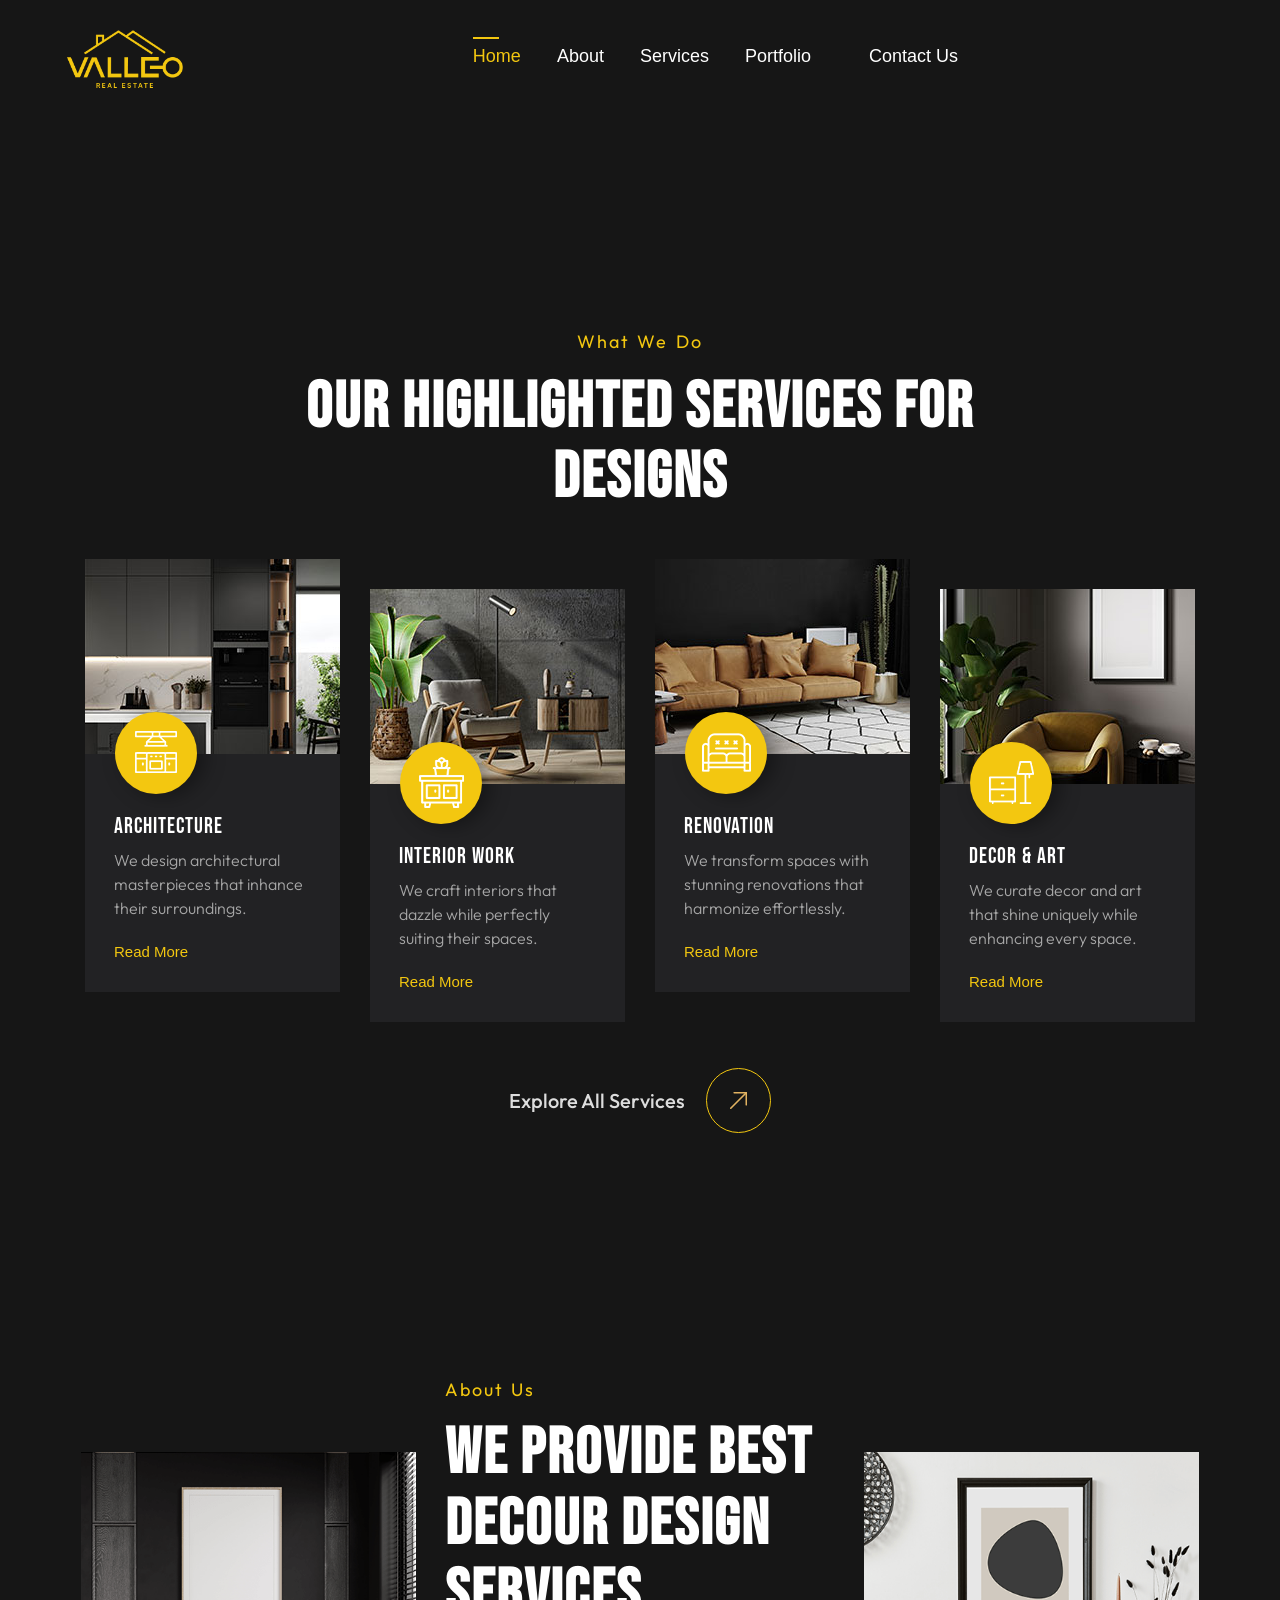
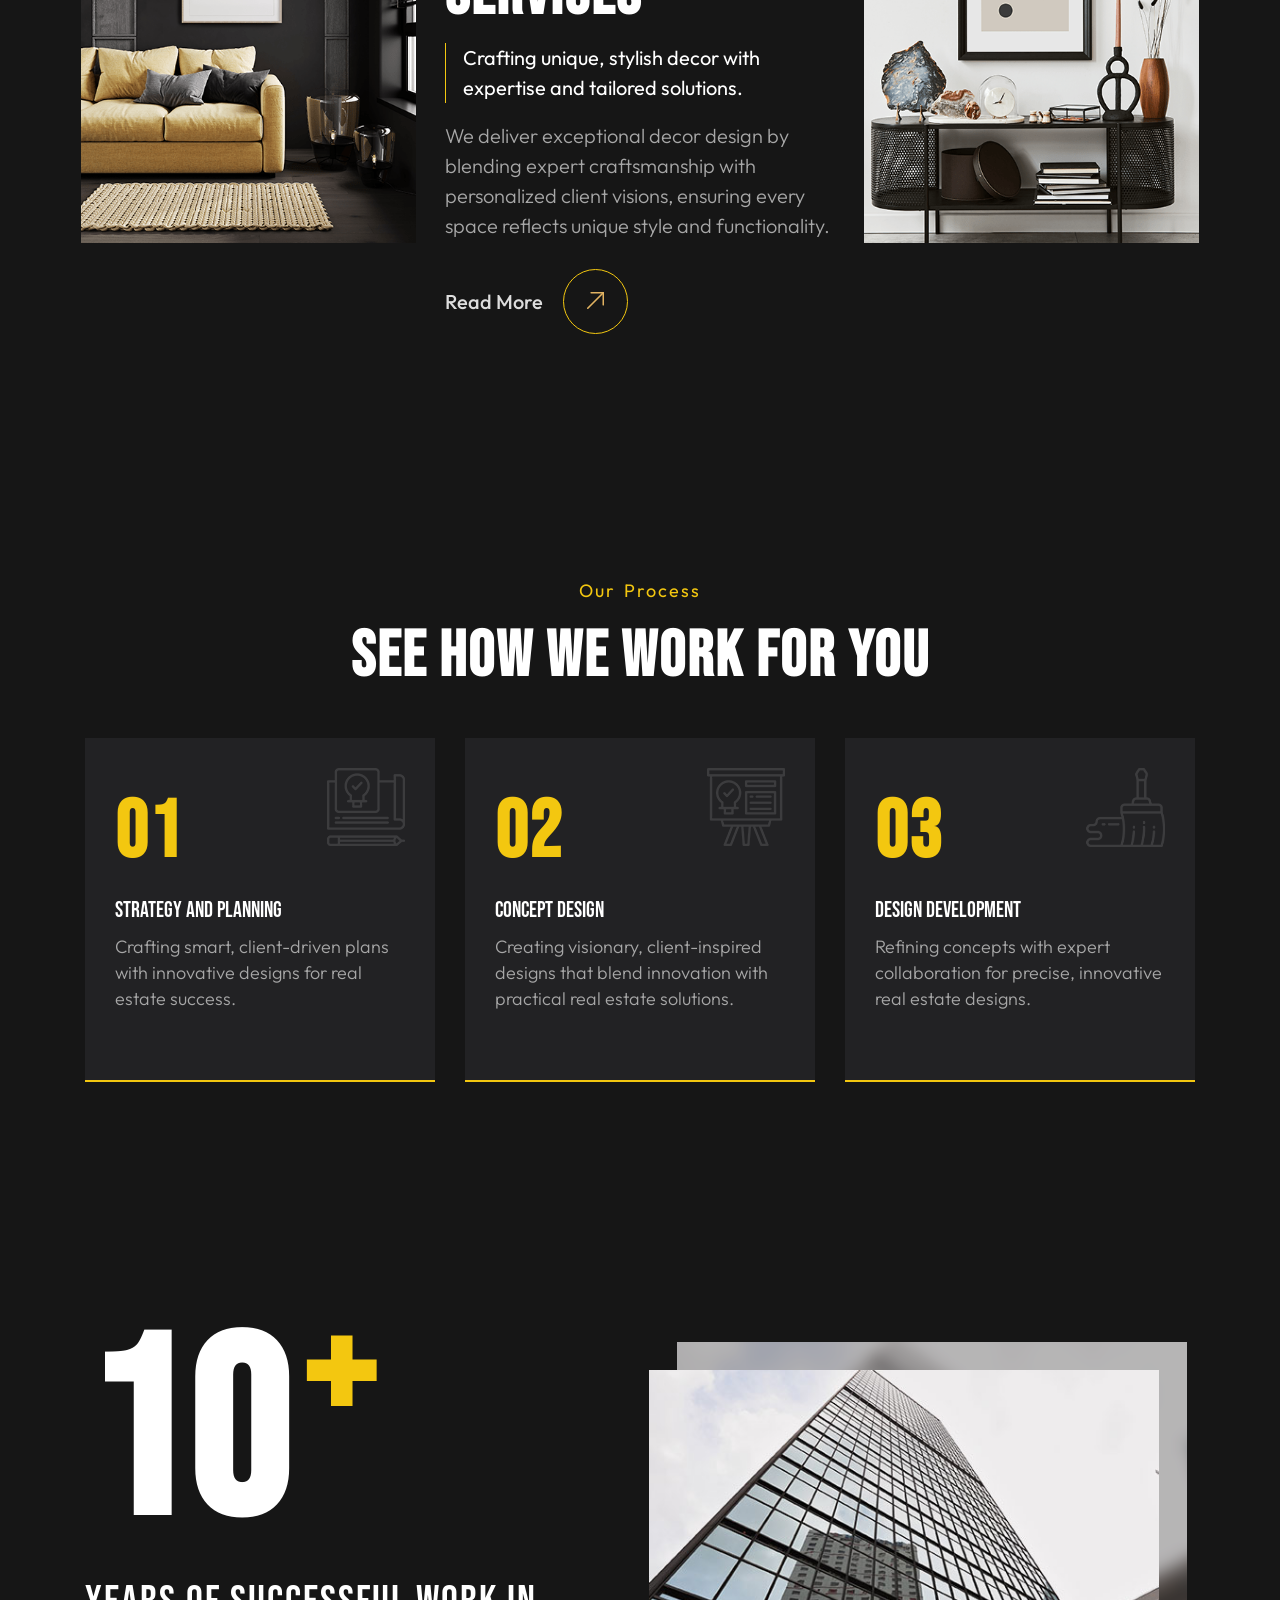
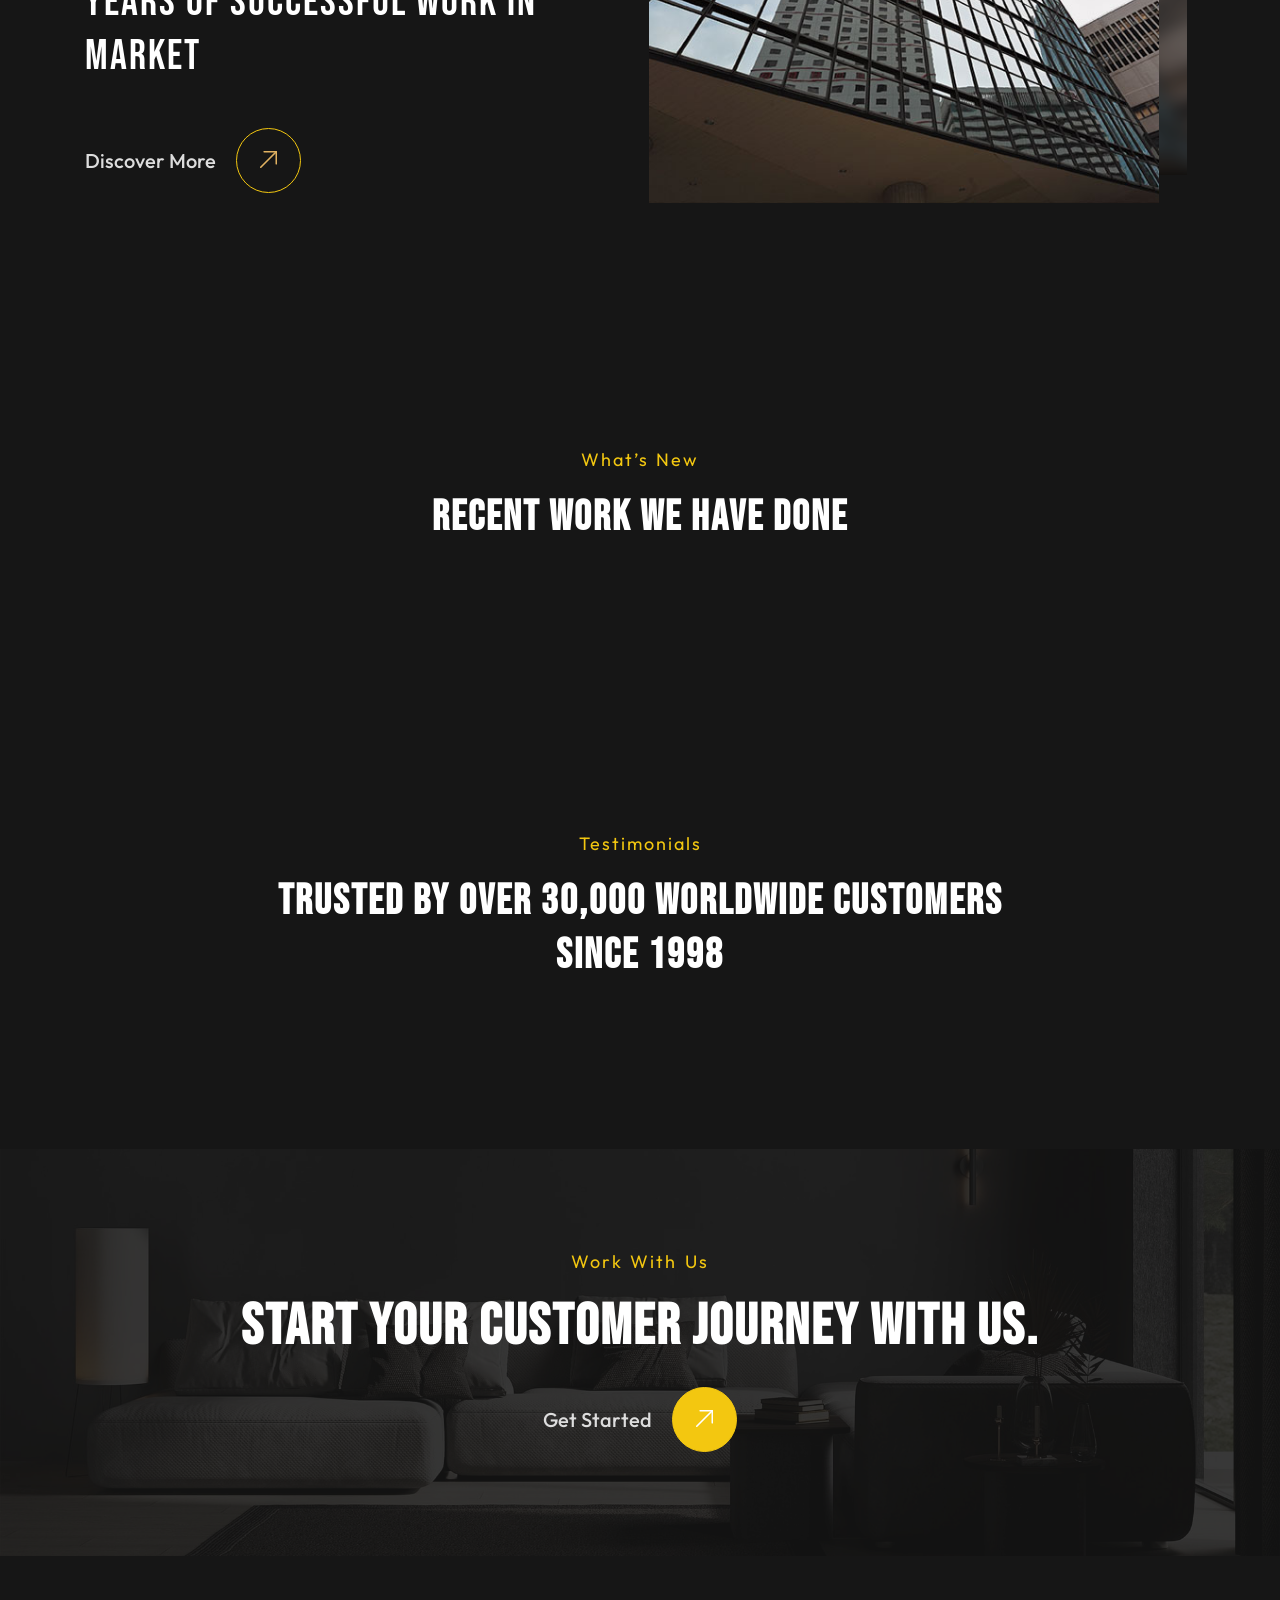
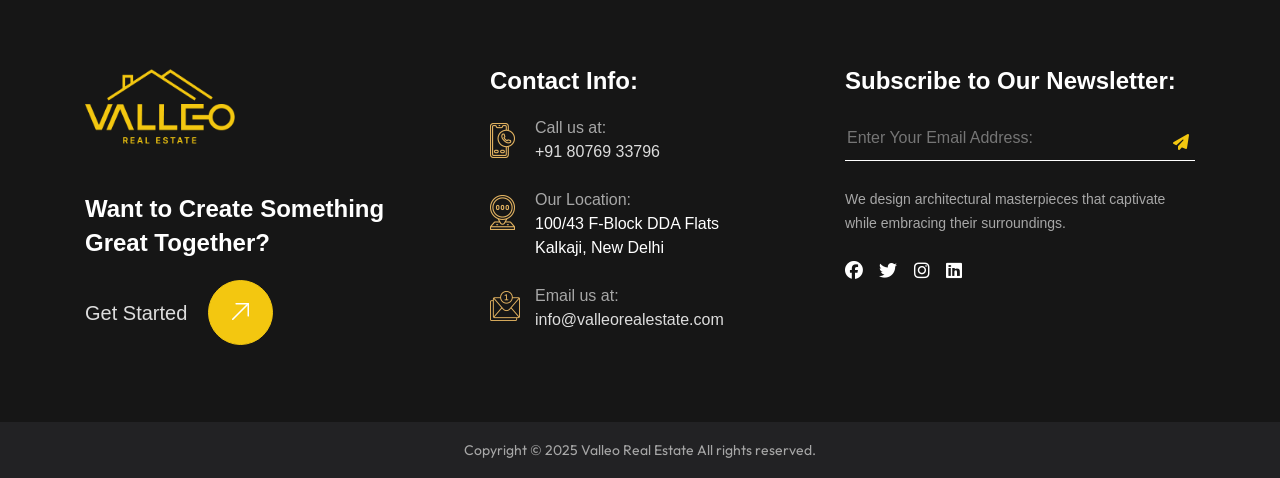
==== index.html @ edcf0a31 "First Commit" ====
<!DOCTYPE html>
<html lang="en">

<head>
    <meta charset="UTF-8">
    <meta name="viewport" content="width=device-width, initial-scale=1">
    <link rel="icon" href="assets/images/valleo_logo.png">
    <!-- Latest compiled and minified CSS -->
    <link href="assets/bootstrap/bootstrap.min.css" rel="stylesheet">
    <link rel="stylesheet" href="assets/js/bootstrap.min.js">
    <!-- Font Awesome link -->
    <link rel="stylesheet" href="https://cdnjs.cloudflare.com/ajax/libs/font-awesome/6.7.2/css/all.min.css">
    <!-- StyleSheet link CSS -->
    <link href="assets/css/style.css" rel="stylesheet" type="text/css">
    <link href="assets/css/custom-style.css" rel="stylesheet" type="text/css">
    <link href="assets/css/special-classes.css" rel="stylesheet" type="text/css">
    <link href="assets/css/responsive.css" rel="stylesheet" type="text/css">
    <link rel="stylesheet" href="assets/css/owl.carousel.min.css">
    <link rel="stylesheet" href="assets/css/owl.theme.default.min.css">
    <title>Valleo</title>
</head>

<body>
    <!-- Header  -->
    <div class="banner_outer">
        <header class="header">
            <div class="main-header">
                <div class="container-fluid">
                    <nav class="navbar navbar-expand-lg navbar-light">
                        <a class="navbar-brand" href="index.html">
                            <figure class="mb-0 banner-logo"><img src="assets/images/valleo_logo.png" alt=""
                                    class="img-fluid-logo">
                            </figure>
                        </a>
                        <button class="navbar-toggler collapsed" type="button" data-toggle="collapse"
                            data-target="#navbarSupportedContent" aria-controls="navbarSupportedContent"
                            aria-expanded="false" aria-label="Toggle navigation">
                            <span class="navbar-toggler-icon"></span>
                            <span class="navbar-toggler-icon"></span>
                            <span class="navbar-toggler-icon"></span>
                        </button>
                        <div class="collapse navbar-collapse" id="navbarSupportedContent">
                            <ul class="navbar-nav mx-auto">
                                <li class="nav-item active">
                                    <a class="nav-link" href="index.html">Home</a>
                                </li>
                                <li class="nav-item">
                                    <a class="nav-link" href="about.html">About</a>
                                </li>
                                <li class="nav-item">
                                    <a class="nav-link" href="service.html">Services</a>
                                </li>
                                <li class="nav-item">
                                    <a class="nav-link" href="portfolio.html">Portfolio</a>
                                </li>
                                <li class="nav-space nav-item">
                                    <div class="contact-button">
                                        <a class="contact_us text-decoration-none" href="contact.html">Contact Us</a>
                                    </div>
                                </li>
                            </ul>
                        </div>
                    </nav>
                </div>
            </div>
        </header>
        <section class="banner-section">
            <div class="container-fluid">
                <div class="row">
                    <div class="owl-carousel owl-theme">
                        <div class="item">
                            <div class="banner_content">
                                <div class="content">
                                    <h1>We create buildings that stand out by <br> fitting it</h1>
                                    <p>Welcome to Valleo, your premier destination for all things real estate. Discover
                                        your dream home with our user-friendly interface and extensive property
                                        listings.</p>
                                    <div class="discover-button">
                                        <a class="discover_more text-decoration-none" href="about.html">Discover
                                            More</a>
                                        <a class="image-button text-decoration-none" href="about.html">
                                            <figure class="arrow mb-0">
                                                <img src="assets/images/arrow.png" alt="" class="img-fluid">
                                            </figure>
                                        </a>
                                    </div>
                                </div>
                            </div>
                        </div>
                        <div class="item">
                            <div class="banner_content">
                                <div class="content">
                                    <h1>We construct properties that excel and harmonize beautifully</h1>
                                    <p>Welcome to Valleo, your premier destination for all things real estate. Discover
                                        your dream home with our user-friendly interface and extensive property
                                        listings.</p>
                                    <div class="discover-button">
                                        <a class="discover_more text-decoration-none" href="about.html">Discover
                                            More</a>
                                        <a class="image-button text-decoration-none" href="about.html">
                                            <figure class="arrow mb-0">
                                                <img src="assets/images/arrow.png" alt="" class="img-fluid">
                                            </figure>
                                        </a>
                                    </div>
                                </div>
                            </div>
                        </div>
                        <div class="item">
                            <div class="banner_content">
                                <div class="content">
                                    <h1>We craft structures that shine while blending seamlessly</h1>
                                    <p>Welcome to Valleo, your premier destination for all things real estate. Discover
                                        your dream home with our user-friendly interface and extensive property
                                        listings.</p>
                                    <div class="discover-button">
                                        <a class="discover_more text-decoration-none" href="about.html">Discover
                                            More</a>
                                        <a class="image-button text-decoration-none" href="about.html">
                                            <figure class="arrow mb-0">
                                                <img src="assets/images/arrow.png" alt="" class="img-fluid">
                                            </figure>
                                        </a>
                                    </div>
                                </div>
                            </div>
                        </div>
                    </div>
                </div>
            </div>
        </section>
    </div>

    <!-- Services -->
    <section class="service-section">
        <div class="container">
            <div class="row">
                <div class="col-12">
                    <div class="service_content">
                        <h6>What We Do</h6>
                        <h2>Our Highlighted Services for Designs</h2>
                    </div>
                </div>
            </div>
            <div class="row">
                <div class="col-lg-3 col-md-6 col-sm-6 col-12">
                    <div class="box-content">
                        <div class="upper_portion">
                            <figure class="image mb-0">
                                <img src="assets/images/service-image1.jpg" class="article_img" alt="">
                            </figure>
                            <div class="image_content">
                                <figure class="mb-0 service-icon">
                                    <img src="assets/images/service-icon1.png" alt="" class="img-fluid">
                                </figure>
                            </div>
                        </div>
                        <div class="lower_portion_wrapper">
                            <div class="lower_portion">
                                <h5 class="text-white">Architecture</h5>
                                <p class="text-size-16">We design architectural masterpieces that
                                    inhance their surroundings.</p>
                                <a class="read_more text-decoration-none" href="service.html">Read More</a>
                            </div>
                        </div>
                    </div>
                </div>
                <div class="col-lg-3 col-md-6 col-sm-6 col-12">
                    <div class="top-space">
                        <div class="box-content">
                            <div class="upper_portion">
                                <figure class="image mb-0">
                                    <img src="assets/images/service-image2.jpg" class="article_img" alt="">
                                </figure>
                                <div class="image_content">
                                    <figure class="mb-0 service-icon">
                                        <img src="assets/images/service-icon2.png" alt="" class="img-fluid">
                                    </figure>
                                </div>
                            </div>
                            <div class="lower_portion_wrapper">
                                <div class="lower_portion">
                                    <h5 class="text-white">Interior Work</h5>
                                    <p class="text-size-16">We craft interiors that dazzle while perfectly suiting their
                                        spaces.</p>
                                    <a class="read_more text-decoration-none" href="service.html">Read More</a>
                                </div>
                            </div>
                        </div>
                    </div>
                </div>
                <div class="col-lg-3 col-md-6 col-sm-6 col-12">
                    <div class="box-content">
                        <div class="upper_portion">
                            <figure class="image mb-0">
                                <img src="assets/images/service-image3.jpg" class="article_img" alt="">
                            </figure>
                            <div class="image_content">
                                <figure class="mb-0 service-icon">
                                    <img src="assets/images/service-icon3.png" alt="" class="img-fluid">
                                </figure>
                            </div>
                        </div>
                        <div class="lower_portion_wrapper">
                            <div class="lower_portion">
                                <h5 class="text-white">Renovation</h5>
                                <p class="text-size-16">We transform spaces with stunning renovations that harmonize
                                    effortlessly.</p>
                                <a class="read_more text-decoration-none" href="service.html">Read More</a>
                            </div>
                        </div>
                    </div>
                </div>
                <div class="col-lg-3 col-md-6 col-sm-6 col-12">
                    <div class="top-space">
                        <div class="box-content">
                            <div class="upper_portion">
                                <figure class="image mb-0">
                                    <img src="assets/images/service-image4.jpg" class="article_img" alt="">
                                </figure>
                                <div class="image_content">
                                    <figure class="mb-0 service-icon">
                                        <img src="assets/images/service-icon4.png" alt="" class="img-fluid">
                                    </figure>
                                </div>
                            </div>
                            <div class="lower_portion_wrapper">
                                <div class="lower_portion">
                                    <h5 class="text-white">Decor & Art</h5>
                                    <p class="text-size-16">We curate decor and art that shine uniquely while enhancing
                                        every space.</p>
                                    <a class="read_more text-decoration-none" href="service.html">Read More
                                    </a>
                                </div>
                            </div>
                        </div>
                    </div>
                </div>
            </div>
            <div class="explore-button">
                <a class="explore text-decoration-none" href="service.html">Explore All Services</a>
                <a class="image-button text-decoration-none" href="service.html">
                    <figure class="arrow mb-0">
                        <img src="assets/images/arrow.png" alt="" class="img-fluid">
                    </figure>
                </a>
            </div>
        </div>
    </section>

    <!-- About us -->
    <section class="about-section">
        <div class="container">
            <div class="row">
                <div class="col-lg-4 col-md-6 col-sm-6 col-12 order-md-1 order-2">
                    <div class="about_wrapper">
                        <figure class="about-image1 mb-0" >
                            <img src="assets/images/about-image1.png" alt="" class="img-fluid">
                        </figure>
                    </div>
                </div>
                <div class="col-lg-4 col-md-6 col-sm-12 col-12 order-md-2 order-3">
                    <div class="about_content" >
                        <h6>About Us</h6>
                        <h2>We Provide Best Decour Design Services</h2>
                        <h5 class="text-white">Crafting unique, stylish decor with expertise and tailored solutions.
                        </h5>
                        <p>We deliver exceptional decor design by blending expert craftsmanship with personalized client
                            visions, ensuring every space reflects unique style and functionality.</p>
                        <div class="about-button">
                            <a class="read_more text-decoration-none" href="about.html">Read More</a>
                            <a class="image-button text-decoration-none" href="about.html">
                                <figure class="arrow mb-0">
                                    <img src="assets/images/arrow.png" alt="" class="img-fluid">
                                </figure>
                            </a>
                        </div>
                    </div>
                </div>
                <div class="col-lg-4 col-md-6 col-sm-6 col-12 order-md-3 order-2">
                    <div class="about_wrapper">
                        <figure class="about-image2 mb-0">
                            <img src="assets/images/about-image2.png" alt="" class="img-fluid">
                        </figure>
                    </div>
                </div>
            </div>
        </div>
    </section>

    <!-- Process -->
    <section class="process-section">
        <div class="container">
            <div class="row">
                <div class="col-12">
                    <div class="process_content">
                        <h6>Our Process</h6>
                        <h2>See How We Work For You</h2>
                    </div>
                </div>
            </div>
            <div class="row">
                <div class="col-lg-4 col-md-4 col-sm-6 col-12">
                    <div class="box-content">
                        <figure class="icon mb-0">
                            <img src="assets/images/process-icon1.png" class="img-fluid" alt="">
                        </figure>
                        <span>01</span>
                        <h5 class="text-white">Strategy and Planning</h5>
                        <p class="text-size-18 mb-0">Crafting smart, client-driven plans with innovative designs for
                            real estate success.</p>
                    </div>
                </div>
                <div class="col-lg-4 col-md-4 col-sm-6 col-12">
                    <div class="box-content">
                        <figure class="icon mb-0">
                            <img src="assets/images/process-icon2.png" class="img-fluid" alt="">
                        </figure>
                        <span>02</span>
                        <h5 class="text-white">Concept Design</h5>
                        <p class="text-size-18 mb-0">Creating visionary, client-inspired designs that blend innovation
                            with practical real estate solutions.</p>
                    </div>
                </div>
                <div class="col-lg-4 col-md-4 col-sm-6 col-12">
                    <div class="box-content">
                        <figure class="icon mb-0">
                            <img src="assets/images/process-icon3.png" class="img-fluid" alt="">
                        </figure>
                        <span>03</span>
                        <h5 class="text-white">Design Development</h5>
                        <p class="text-size-18 mb-0">Refining concepts with expert collaboration for precise, innovative
                            real estate designs.</p>
                    </div>
                </div>
            </div>
        </div>
    </section>

    <!-- Successful work -->
    <section class="work-section">
        <div class="container">
            <div class="row">
                <div class="col-lg-6 col-md-6 col-sm-12 col-12">
                    <div class="work_content">
                        <div class="year">
                            <span class="value counter">10</span>
                            <sup class="mb-0 plus">+</sup>
                        </div>
                        <h2>Years of Successful Work in Market</h2>
                        <div class="discover-button">
                            <a class="discover_more text-decoration-none" href="portfolio.html">Discover More</a>
                            <a class="image-button text-decoration-none" href="portfolio.html">
                                <figure class="arrow mb-0">
                                    <img src="assets/images/arrow.png" alt="" class="img-fluid">
                                </figure>
                            </a>
                        </div>
                    </div>
                </div>
                <div class="col-lg-6 col-md-6 col-sm-12 col-12">
                    <div class="work_wrapper">
                        <figure class="work-image mb-0">
                            <img src="assets/images/work-image.jpg" alt="" class="img-fluid">
                        </figure>
                        <figure class="work-imagebackground mb-0" >
                            <img src="assets/images/work-imagebackground.jpg" alt="" class="img-fluid">
                        </figure>
                    </div>
                </div>
            </div>
        </div>
    </section>

    <!-- Recent work -->
    <section class="recentwork-section">
        <div class="container-fluid">
            <div class="recentwork-row">
                <div class="col-12">
                    <div class="recentwork_content">
                        <h6>What’s New</h6>
                        <h2>Recent Work We Have Done</h2>
                    </div>
                </div>
            </div>
            <div class="recentwork-carousel owl-carousel">
                <div class="item">
                    <div class="image">
                        <figure class="recentwork-image mb-0">
                            <img src="assets/images/recentwork-image1.jpg" class="img-fluid" alt="">
                        </figure>
                        <div class="box-content">
                            <div class="content">
                                <span class="text-white text-size-16">Interior – Luxury Living</span>
                                <h4 class="text-white">Kawa - Glamorous Penthouse</h4>
                                <a class="text-decoration-none" href="portfolio.html">
                                    <figure class="arrow mb-0">
                                        <img src="assets/images/arrow.png" alt="" class="img-fluid">
                                    </figure>
                                </a>
                            </div>
                        </div>
                    </div>
                </div>
                <div class="item">
                    <div class="image">
                        <figure class="recentwork-image mb-0">
                            <img src="assets/images/recentwork-image2.jpg" class="img-fluid" alt="">
                        </figure>
                        <div class="box-content">
                            <div class="content">
                                <span class="text-white text-size-16">Interior – Luxury Living</span>
                                <h4 class="text-white">Kawa - Glamorous Penthouse</h4>
                                <a class="text-decoration-none" href="portfolio.html">
                                    <figure class="arrow mb-0">
                                        <img src="assets/images/arrow.png" alt="" class="img-fluid">
                                    </figure>
                                </a>
                            </div>
                        </div>
                    </div>
                </div>
                <div class="item">
                    <div class="image">
                        <figure class="recentwork-image mb-0">
                            <img src="assets/images/recentwork-image3.jpg" class="img-fluid" alt="">
                        </figure>
                        <div class="box-content">
                            <div class="content">
                                <span class="text-white text-size-16">Interior – Luxury Living</span>
                                <h4 class="text-white">Kawa - Glamorous Penthouse</h4>
                                <a class="text-decoration-none" href="portfolio.html">
                                    <figure class="arrow mb-0">
                                        <img src="assets/images/arrow.png" alt="" class="img-fluid">
                                    </figure>
                                </a>
                            </div>
                        </div>
                    </div>
                </div>
            </div>
        </div>
    </section>

    <!-- Testimonial -->
    <section class="testimonial-section">
        <div class="container">
            <div class="row">
                <div class="col-12">
                    <div class="testimonial_content" >
                        <h6>Testimonials</h6>
                        <h2>Trusted By Over 30,000 Worldwide Customers <br> Since 1998</h2>
                    </div>
                </div>
            </div>
            <div class="row">
                <div class="owl-carousel owl-theme">
                    <div class="item">
                        <div class="box">
                            <div class="image">
                                <figure class="testimonial-image mb-0">
                                    <img src="assets/images/testimonial-image1.png" class="img-fluid" alt="">
                                </figure>
                                <figure class="quote-icon mb-0">
                                    <img src="assets/images/quote-icon.png" class="img-fluid" alt="">
                                </figure>
                            </div>
                            <div class="box-content">
                                <p class="text-size-18">I recently worked with Valleo to renovate my outdated home, and
                                    the results have been nothing short of extraordinary.</p>
                                <ul class="list-unstyled mb-0">
                                    <li><a href="#"><i class="fa-solid fa-star"></i></a> </li>
                                    <li><a href="#"><i class="fa-solid fa-star"></i></a> </li>
                                    <li><a href="#"><i class="fa-solid fa-star"></i></a> </li>
                                    <li><a href="#"><i class="fa-solid fa-star"></i></a> </li>
                                    <li><a href="#"><i class="fa-solid fa-star"></i></a> </li>
                                </ul>
                                <div class="lower-portion">
                                    <span class="text-white text-size-17">Kevin Andrew</span>
                                    <br>
                                    <span class="text-size-14">Happy Customer</span>
                                    <figure class="quote-image mb-0">
                                        <img src="assets/images/quote-image.png" class="img-fluid" alt="">
                                    </figure>
                                </div>
                            </div>
                        </div>
                    </div>
                    <div class="item">
                        <div class="box">
                            <div class="image">
                                <figure class="testimonial-image mb-0">
                                    <img src="assets/images/testimonial-image2.png" class="img-fluid" alt="">
                                </figure>
                                <figure class="quote-icon mb-0">
                                    <img src="assets/images/quote-icon.png" class="img-fluid" alt="">
                                </figure>
                            </div>
                            <div class="box-content">
                                <p class="text-size-18">Their approach was great they listened my ideas and enhanced
                                    them with innovative and aesthetic while maintaining functionality.</p>
                                <ul class="list-unstyled mb-0">
                                    <li><a href="#"><i class="fa-solid fa-star"></i></a> </li>
                                    <li><a href="#"><i class="fa-solid fa-star"></i></a> </li>
                                    <li><a href="#"><i class="fa-solid fa-star"></i></a> </li>
                                    <li><a href="#"><i class="fa-solid fa-star"></i></a> </li>
                                    <li><a href="#"><i class="fa-solid fa-star"></i></a> </li>
                                </ul>
                                <div class="lower-portion">
                                    <span class="text-white text-size-17">Alina James</span>
                                    <br>
                                    <span class="text-size-14">Happy Customer</span>
                                    <figure class="quote-image mb-0">
                                        <img src="assets/images/quote-image.png" class="img-fluid" alt="">
                                    </figure>
                                </div>
                            </div>
                        </div>
                    </div>
                    <div class="item">
                        <div class="box">
                            <div class="image">
                                <figure class="testimonial-image mb-0">
                                    <img src="assets/images/testimonial-image1.png" class="img-fluid" alt="">
                                </figure>
                                <figure class="quote-icon mb-0">
                                    <img src="assets/images/quote-icon.png" class="img-fluid" alt="">
                                </figure>
                            </div>
                            <div class="box-content">
                                <p class="text-size-18">I recently worked with Valleo to renovate my outdated home, and
                                    the results have been nothing short of extraordinary.</p>
                                <ul class="list-unstyled mb-0">
                                    <li><a href="#"><i class="fa-solid fa-star"></i></a> </li>
                                    <li><a href="#"><i class="fa-solid fa-star"></i></a> </li>
                                    <li><a href="#"><i class="fa-solid fa-star"></i></a> </li>
                                    <li><a href="#"><i class="fa-solid fa-star"></i></a> </li>
                                    <li><a href="#"><i class="fa-solid fa-star"></i></a> </li>
                                </ul>
                                <div class="lower-portion">
                                    <span class="text-white text-size-17">Kevin Andrew</span>
                                    <br>
                                    <span class="text-size-14">Happy Customer</span>
                                    <figure class="quote-image mb-0">
                                        <img src="assets/images/quote-image.png" class="img-fluid" alt="">
                                    </figure>
                                </div>
                            </div>
                        </div>
                    </div>
                    <div class="item">
                        <div class="box">
                            <div class="image">
                                <figure class="testimonial-image mb-0">
                                    <img src="assets/images/testimonial-image2.png" class="img-fluid" alt="">
                                </figure>
                                <figure class="quote-icon mb-0">
                                    <img src="assets/images/quote-icon.png" class="img-fluid" alt="">
                                </figure>
                            </div>
                            <div class="box-content">
                                <p class="text-size-18">Their approach was great they listened my ideas and enhanced
                                    them with innovative and aesthetic while maintaining functionality.</p>
                                <ul class="list-unstyled mb-0">
                                    <li><a href="#"><i class="fa-solid fa-star"></i></a> </li>
                                    <li><a href="#"><i class="fa-solid fa-star"></i></a> </li>
                                    <li><a href="#"><i class="fa-solid fa-star"></i></a> </li>
                                    <li><a href="#"><i class="fa-solid fa-star"></i></a> </li>
                                    <li><a href="#"><i class="fa-solid fa-star"></i></a> </li>
                                </ul>
                                <div class="lower-portion">
                                    <span class="text-white text-size-17">Alina James</span>
                                    <br>
                                    <span class="text-size-14">Happy Customer</span>
                                    <figure class="quote-image mb-0">
                                        <img src="assets/images/quote-image.png" class="img-fluid" alt="">
                                    </figure>
                                </div>
                            </div>
                        </div>
                    </div>
                    <div class="item">
                        <div class="box">
                            <div class="image">
                                <figure class="testimonial-image mb-0">
                                    <img src="assets/images/testimonial-image1.png" class="img-fluid" alt="">
                                </figure>
                                <figure class="quote-icon mb-0">
                                    <img src="assets/images/quote-icon.png" class="img-fluid" alt="">
                                </figure>
                            </div>
                            <div class="box-content">
                                <p class="text-size-18">I recently worked with Valleo to renovate my outdated home, and
                                    the results have been
                                    nothing short of extraordinary.</p>
                                <ul class="list-unstyled mb-0">
                                    <li><a href="#"><i class="fa-solid fa-star"></i></a> </li>
                                    <li><a href="#"><i class="fa-solid fa-star"></i></a> </li>
                                    <li><a href="#"><i class="fa-solid fa-star"></i></a> </li>
                                    <li><a href="#"><i class="fa-solid fa-star"></i></a> </li>
                                    <li><a href="#"><i class="fa-solid fa-star"></i></a> </li>
                                </ul>
                                <div class="lower-portion">
                                    <span class="text-white text-size-17">Kevin Andrew</span>
                                    <br>
                                    <span class="text-size-14">Happy Customer</span>
                                    <figure class="quote-image mb-0">
                                        <img src="assets/images/quote-image.png" class="img-fluid" alt="">
                                    </figure>
                                </div>
                            </div>
                        </div>
                    </div>
                    <div class="item">
                        <div class="box">
                            <div class="image">
                                <figure class="testimonial-image mb-0">
                                    <img src="assets/images/testimonial-image2.png" class="img-fluid" alt="">
                                </figure>
                                <figure class="quote-icon mb-0">
                                    <img src="assets/images/quote-icon.png" class="img-fluid" alt="">
                                </figure>
                            </div>
                            <div class="box-content">
                                <p class="text-size-18">Their approach was great they listened my ideas and enhanced
                                    them with innovative and aesthetic while maintaining functionality.</p>
                                <ul class="list-unstyled mb-0">
                                    <li><a href="#"><i class="fa-solid fa-star"></i></a> </li>
                                    <li><a href="#"><i class="fa-solid fa-star"></i></a> </li>
                                    <li><a href="#"><i class="fa-solid fa-star"></i></a> </li>
                                    <li><a href="#"><i class="fa-solid fa-star"></i></a> </li>
                                    <li><a href="#"><i class="fa-solid fa-star"></i></a> </li>
                                </ul>
                                <div class="lower-portion">
                                    <span class="text-white text-size-17">Alina James</span>
                                    <br>
                                    <span class="text-size-14">Happy Customer</span>
                                    <figure class="quote-image mb-0">
                                        <img src="assets/images/quote-image.png" class="img-fluid" alt="">
                                    </figure>
                                </div>
                            </div>
                        </div>
                    </div>
                </div>
            </div>
        </div>
    </section>

    <!-- Work With Us -->
    <section class="journey-section">
        <div class="container">
            <div class="row">
                <div class="col-12">
                    <div class="journey_content">
                        <h6>Work With Us</h6>
                        <h2>Start Your Customer Journey With Us.</h2>
                    </div>
                    <div class="journey-button">
                        <a class="get_started text-decoration-none" href="contact.html">Get Started</a>
                        <a class="image-button text-decoration-none" href="contact.html">
                            <figure class="arrow mb-0">
                                <img src="assets/images/arrow.png" alt="" class="img-fluid">
                            </figure>
                        </a>
                    </div>
                </div>
            </div>
        </div>
    </section>

    <!-- Footer -->
    <section class="footer-section">
        <div class="container">
            <div class="middle-portion">
                <div class="row">
                    <div class="col-lg-4 col-md-6 col-sm-6 col-12">
                        <div class="logo-content">
                            <a href="index.html">
                                <figure class="footer-logo">
                                    <img src="assets/images/valleo_logo.png" class="img-fluid" alt="" width="150">
                                </figure>
                            </a>
                            <h3 class="text-white">Want to Create Something Great Together?</h3>
                            <div class="footer-button">
                                <a class="get_started text-decoration-none" href="contact.html">Get Started</a>
                                <a class="image-button text-decoration-none" href="contact.html">
                                    <figure class="arrow mb-0">
                                        <img src="assets/images/arrow.png" alt="" class="img-fluid">
                                    </figure>
                                </a>
                            </div>
                        </div>
                    </div>
                    <div class="col-lg-4 col-md-6 col-sm-6 col-12">
                        <div class="links">
                            <h4 class="text-white">Contact Info:</h4>
                            <div class="lower-content">
                                <figure class="icon">
                                    <img src="assets/images/footer-callicon.png" alt="" class="img-fluid">
                                </figure>
                                <div class="content">
                                    <span class="text-size-16">Call us at:</span>
                                    <a class="text-size-16 mb-0 text-decoration-none" href="tel:+91 80769 33796">+91 80769 33796</a>
                                </div>
                            </div>
                            <div class="lower-content">
                                <figure class="icon">
                                    <img src="assets/images/footer-locationicon.png" alt="" class="img-fluid">
                                </figure>
                                <div class="content">
                                    <span class="text-size-16">Our Location:</span>
                                    <p class="text text-size-16">100/43 F-Block DDA Flats Kalkaji, New Delhi</p>
                                </div>
                            </div>
                            <div class="lower-content">
                                <figure class="icon icon3">
                                    <img src="assets/images/footer-emailicon.png" alt="" class="img-fluid">
                                </figure>
                                <div class="content">
                                    <span class="text-size-16">Email us at:</span>
                                    <a href="mailto:info@valleorealestate.com"
                                        class="text-size-16 mb-0 text-decoration-none">info@valleorealestate.com</a>
                                </div>
                            </div>
                        </div>
                    </div>
                    <div class="col-lg-4 col-md-4 col-sm-4 col-12 d-lg-block d-none">
                        <div class="info">
                            <h4 class="text-white">Subscribe to Our Newsletter:</h4>
                            <form method="POST">
                                <div class="form-group">
                                    <input type="text" class="form_style" placeholder="Enter Your Email Address:"
                                        name="email">
                                    <button><i class="send fa-sharp fa-solid fa-paper-plane"></i></button>
                                </div>
                            </form>
                            <div class="text">We design architectural masterpieces that captivate while embracing their surroundings.</div>
                            <!-- <ul class="list-unstyled mb-0">
                            </ul> -->
                            <div class="social-icons position-relative">
                                <ul class="list-unstyled mb-0 p-0 position-absolute">
                                    <li><a href="#" class="text-decoration-none"><i
                                                class="fa-brands fa-facebook social-networks"></i></a></li>
                                    <li><a href="#" class="text-decoration-none"><i
                                                class="fa-brands fa-twitter social-networks"></i></a></li>
                                    <li><a href="#" class="text-decoration-none"><i
                                                class="fa-brands fa-instagram social-networks"></i></a></li>
                                    <li><a href="#" class="text-decoration-none"><i
                                                class="fa-brands fa-linkedin social-networks"></i></a></li>
                                </ul>
                            </div>
                        </div>
                    </div>
                </div>
            </div>
        </div>
        <!-- <figure class="footer-image mb-0">
            <img src="assets/images/footer-rightimage.png" alt="" class="img-fluid">
        </figure> -->
        <!--footer area-->
        <div class="copyright">
            <div class="container">
                <div class="row">
                    <div class="col-12">
                        <p class="text-size-14">Copyright © 2025 Valleo Real Estate All rights reserved.</p>
                    </div>
                </div>
            </div>
        </div>
    </section>


    <!-- Latest compiled JavaScript -->
    <script src="assets/js/jquery-3.6.0.min.js"> </script>
    <script src="assets/js/bootstrap.min.js"> </script>
    <!-- <script src="assets/js/video_link.js"></script> -->
    <!-- <script src="assets/js/video.js"></script> -->
    <script src="assets/js/counter.js"></script>
    <script src="assets/js/owl.carousel.js"></script>
    <script src="assets/js/custom-carousel.js"></script>
    <script src="assets/js/custom.js"></script>
    <!-- <script src="assets/js/animation_links.js"></script> -->
    <!-- <script src="assets/js/animation.js"></script> -->
</body>

</html>
---- assets/css/style.css ----
/*
1. Body
2. Header
3. Banner Section
4. Services Section
5. About us  Section
6. Our process Section
7. Success Section
8. What's new Section
9. Testimonials Section
10. Work with us Section
11. Footer Section
*/

@import url('https://fonts.googleapis.com/css2?family=Barlow&family=Bebas+Neue&family=Outfit:wght@100..900&family=Rajdhani:wght@600;700&display=swap');
@import url('https://fonts.googleapis.com/css2?family=Syne:wght@400;500;600;700&amp;display=swap');


:root {
    --e-global-color-primary: #ffffff;
    --e-global-color-secondary: #F3C710;
    --e-global-color-text: #a7a7a7;
    --e-global-color-accent: #F3C710;
    --e-global-color-very-dark-mostly-black-blue: #222224;
    --e-global-color-very-dark-grayish-blue: #5c5c5e;
    --e-global-color-very-dark-gray: #464646;
    --e-global-color-white: #ffffff;
    --e-global-color-black: #161616;
}

/* body {
    font-family: 'Syne', sans-serif;
} */

.h1,
h1 {
    font-size: 100px;
    /* line-height: 80px; */
    font-weight: 600;
    color: var(--e-global-color-primary);
    font-family: "Bebas Neue";
}

.h2,
h2 {
    font-size: 46px;
    line-height: 58px;
    font-weight: 600;
    color: var(--e-global-color-primary);
}

.h3,
h3 {
    font-size: 24px;
    line-height: 34px;
    font-weight: 600;
}

.h4,
h4 {
    font-size: 24px;
    line-height: 30px;
    font-weight: 700;
}

.h5,
h5 {
    font-size: 20px;
    line-height: 30px;
    font-weight: 500;
}

.h6,
h6 {
    font-size: 18px;
    line-height: 26px;
    font-weight: 400;
    letter-spacing: 2.0px;
    word-spacing: 1.2px;
    color: var(--e-global-color-secondary);
}

p {
    font-size: 20px;
    line-height: 30px;
    font-weight: 400;
    color: var(--e-global-color-text);
    /* font-family: Outfit, sans-serif; */
}

.text-size-18 {
    font-size: 18px;
    line-height: 26px;
    font-family: Outfit, sans-serif;
}

.text-size-16 {
    font-size: 16px;
    line-height: 24px;
}

.text-size-17 {
    font-size: 16px;
    line-height: 24px;
    font-family: "Bebas Neue";
    letter-spacing: 2px;
}

.text-size-14 {
    font-size: 14px;
    line-height: 26px;
    font-family: Outfit, sans-serif;
}

























/* Home Page Style */

.banner_outer {
    background-color: var(--e-global-color-black);
}

.banner_outer .light-image {
    position: absolute;
    top: 0;
    left: 28px;
}

.banner_outer .header {
    padding: 0 216px;
    position: relative;
}

.navbar-collapse ul {
    align-items: center;
    display: inherit;
}

.navbar-nav .nav-item a {
    font-size: 18px;
    line-height: 22px;
    font-weight: 400;
    position: relative;
    color: var(--e-global-color-white) !important;
    transition: all 0.3s ease-in-out;
}

.navbar-nav .nav-item a:hover {
    color: var(--e-global-color-secondary) !important;
    background-color: transparent;
}

.navbar-nav li:hover>a:before {
    content: "";
    position: absolute;
    top: 0;
    left: 8px;
    right: 0;
    height: 2px;
    width: 26px;
    z-index: 1;
    background-color: var(--e-global-color-accent);
}

.navbar-nav .dropdown li:hover>a:before {
    display: none;
}

.navbar-nav li:last-child:hover>a:before {
    display: none;
}

.navbar-nav .active>a {
    color: var(--e-global-color-secondary) !important;
}

.navbar-nav li.active>a:before {
    content: "";
    height: 2px;
    width: 26px;
    background-color: var(--e-global-color-accent);
    position: absolute;
    top: 0;
    left: 8px;
    z-index: 1;
    right: 0;
    transition: all 0.3s ease-in-out;
}

.navbar-nav li:last-child.active>a:before {
    display: none;
}

.navbar-brand {
    margin-left: 0;
    margin-right: 0;
    padding-top: 0;
    padding-bottom: 0;
}

.navbar {
    position: relative;
    padding: 30px 0;
    z-index: 1;
}

.navbar-nav li {
    margin: 0 20px;
}

.navbar-nav {
    /* padding-left: 215px; */
    margin-top: -6px;
}

.navbar-nav li:first-child {
    margin-left: 0;
}

.navbar-nav li:last-child {
    margin-right: 0px;
    padding-right: 0;
}

.navbar-nav .contact_us {
    margin-left: 19.5rem;
    /* margin-top: 2rem; */
    font-size: 18px !important;
    line-height: 26px !important;
    font-weight: 500 !important;
    margin-right: 16px;
}

.navbar-nav .contact-button:hover .contact_us {
    color: var(--e-global-color-accent) !important;
}

.navbar-nav .contact-button .image-button {
    display: inline-block;
}

.navbar-nav .contact-button .arrow {
    position: relative;
    border: 1px solid var(--e-global-color-accent);
    background: var(--e-global-color-accent);
    width: 50px;
    height: 50px;
    line-height: 60px;
    text-align: center;
    border-radius: 100px;
    transition: all 0.3s ease-in-out;
    top: -4px;
    /* right: 0;
    left: 0;
    margin: auto; */
}

.navbar-nav .contact-button .arrow img {
    filter: brightness(0) invert(1);
    transition: all 0.3s ease-in-out;
}

.navbar-nav .contact-button:hover .arrow {
    background: transparent;
    border: 1px solid var(--e-global-color-accent);
}

.navbar-nav .contact-button:hover .arrow img {
    filter: none;
}

.navbar-nav .active>.contact-button .contact_us {
    color: var(--e-global-color-accent) !important;
}

.navbar-nav .active>.contact-button .arrow {
    background: transparent;
    border: 1px solid var(--e-global-color-accent);
}

.navbar-nav .active>.contact-button .arrow img {
    filter: none;
}

/* .navbar-nav .dropdown {
    margin: 0 8px 0 30px;
} */

.navbar-nav .nav-item .dropdown-item {
    color: var(--e-global-color-black) !important;
    transition: all 0.3s ease-in-out;
}

.navbar-nav .nav-item .dropdown-item:hover {
    color: var(--e-global-color-white) !important;
    background-color: var(--e-global-color-accent) !important;
    transition: all 0.3s ease-in-out;
}

.navbar-nav .drop-down-pages .active>a {
    color: var(--e-global-color-white) !important;
    background-color: var(--e-global-color-accent) !important;
}

/* .navbar-collapse .drop-down-pages {
    text-align: left;
    margin-left: 0;
} */

.navbar-nav .dropdown-menu {
    background-color: var(--e-global-color-white);
    position: absolute;
    left: -20px;
    top: 45px;
    padding: 0;
    border: none;
    border-radius: 0;
    box-shadow: 1px 1px 30px rgb(0 0 0 / 20%);
}

.navbar-nav .drop-down-pages li {
    margin: 0;
}

.navbar-nav .drop-down-pages .nav-item a {
    font-size: 18px;
    line-height: 22px;
    font-weight: 400;
    padding: 12px 20px;
    margin-top: 0;
}

.navbar-expand-lg .drop-down-pages .nav-link {
    padding-left: 0px;
}

.navbar-nav .drop-down-pages li:last-child {
    margin-left: 0;
}

.banner_outer .social-icons {
    margin-left: 232px;
    top: 135px;
    z-index: 1;
    /* text-decoration: none; */
}

.banner_outer .social-icons .line {
    position: absolute;
    left: -182px;
    top: 115px;
}

.banner_outer .social-icons ul {
    left: -192px;
    top: 215px;
    /* text-decoration: none; */
}

.banner_outer .social-icons ul li {
    margin-top: 16px;
    /* text-decoration: none; */
}

.banner_outer .social-icons ul li .social-networks {
    font-size: 18px;
    color: var(--e-global-color-white);
    transition: all 0.3s ease-in-out;
}

.banner_outer .social-icons ul li .social-networks:hover {
    color: var(--e-global-color-accent);
    transform: translateY(-5px);
}

.banner-section {
    /* position: relative; */
    padding: 80px 100px 60px 100px;
}

.banner-section .banner_content {
    position: relative;
    /* margin-right: 90px; */
}

.banner-section .banner_content h1 {
    margin-bottom: 26px;
}

.banner-section .banner_content p {
    font-size: 22px;
    line-height: 34px;
    font-weight: 400;
    margin-right: 180px;
    word-spacing: 0.6px;
    margin-bottom: 44px;
    font-family: "Outfit", sans-serif;
    font-weight: 200;
}

.banner-section .discover_more {
    font-size: 20px;
    line-height: 26px;
    font-weight: 500;
    margin-right: 16px;
    font-family: "Outfit", sans-serif;
    font-weight: 500;

}

.banner-section .discover-button:hover .discover_more {
    color: var(--e-global-color-accent);
}

.banner-section .discover-button .image-button {
    display: inline-block;
}

.banner-section .discover-button .arrow {
    position: relative;
    border: 1px solid var(--e-global-color-accent);
    width: 65px;
    height: 65px;
    line-height: 60px;
    text-align: center;
    border-radius: 100px;
    transition: all 0.3s ease-in-out;
    top: -4px;
    right: 0;
    left: 0;
    margin: auto;
}

.banner-section .discover-button:hover .arrow {
    background: var(--e-global-color-accent);
    border: 1px solid var(--e-global-color-accent);
}

.banner-section .discover-button:hover .arrow img {
    filter: brightness(0) invert(1);
}

.banner-section .owl-carousel .owl-dots {
    position: relative;
    margin-top: 120px !important;
    float: left;
    left: -6px;
}

.banner-section .owl-carousel .owl-dots .owl-dot span {
    width: 15px;
    height: 15px;
    margin: 0 6px;
    transition: all 0.3s ease-in-out;
    color: var(--e-global-color-very-dark-grayish-blue);
}

.banner-section .owl-carousel .owl-dots .owl-dot:hover span {
    background: var(--e-global-color-accent);
}

.banner-section .owl-carousel .owl-dots .owl-dot.active span {
    background: var(--e-global-color-accent);
    width: 20px;
    height: 20px;
}

.banner-section .owl-carousel .owl-dots .owl-dot:focus {
    outline: none;
}

.banner-section .owl-carousel .owl-item img {
    display: inline-block;
    width: 17px;
}
























/* Services */

.service-section {
    background-color: var(--e-global-color-black);
    padding: 50px 0;
}

.service-section .service_content {
    text-align: center;
}

.service-section .service_content h6 {
    margin-bottom: 18px;
        font-family: "Outfit", sans-serif;
    font-weight: 400;
}

.service-section .service_content h2 {
    margin-bottom: 46px;
    padding: 0 170px;
        font-family: "Bebas Neue";
        font-size: 4rem;
        line-height: 110%;
        letter-spacing: 2px;
    
}

.service-section .top-space {
    padding-top: 30px;
}

.service-section .box-content {
    width: 100%;
    background: var(--e-global-color-very-dark-mostly-black-blue);
    transition: all 0.3s ease-in-out;
    margin-bottom: 50px;
}

.service-section .box-content:hover {
    transform: translateY(-5px);
}

.service-section .box-content .upper_portion {
    position: relative;
}

.service-section .box-content .upper_portion .image {
    overflow: hidden;
}

.service-section .box-content .upper_portion .image img {
    transition: all 0.3s ease-in-out;
}

.service-section .box-content .upper_portion .image:hover img {
    transform: scale(1.1);
}

.service-section .box-content .upper_portion .image_content {
    background: var(--e-global-color-accent);
    box-shadow: 8px 2px 20px rgb(0 0 0 / 38%);
    border-radius: 100px;
    height: 82px;
    width: 82px;
    line-height: 78px;
    text-align: center;
    left: 30px;
    bottom: -40px;
    position: absolute;
    transition: all 0.3s ease-in-out;
}

.service-section .box-content .upper_portion .image_content:hover {
    transform: translateY(-5px);
}

.service-section .box-content .lower_portion_wrapper {
    padding: 58px 29px 28px;
}

.service-section .box-content .lower_portion_wrapper h5 {
    /* font-weight: 600; */
    font-size: 1.35rem;
    margin-bottom: 6px;
    transition: all 0.3s ease-in-out;
    font-family: "Bebas Neue";
    letter-spacing: 1px;
}

.service-section .box-content .lower_portion_wrapper p {
    margin-bottom: 20px;
    transition: all 0.3s ease-in-out;
        font-family: "Outfit", sans-serif;
    font-weight: 300;
}

.service-section .box-content .lower_portion_wrapper .read_more {
    font-size: 15px;
    line-height: 20px;
    font-weight: 500;
    color: var(--e-global-color-secondary);
    transition: all 0.3s ease-in-out;
}

.service-section .box-content .lower_portion_wrapper .read_more:hover {
    color: var(--e-global-color-white);
}

.service-section .box-content .lower_portion_wrapper .read_more i {
    display: inline-block;
    margin-left: 8px;
    font-size: 12px;
    font-family: "Outfit", sans-serif;
    font-weight: 500;
}

.service-section .box-content .lower_portion_wrapper .read_more:hover i {
    color: var(--e-global-color-white);
}

.service-section .explore-button {
    margin: auto;
    text-align: center;
}

.service-section .explore {
    font-size: 20px;
    line-height: 26px;
    /* font-weight: 500; */
    margin-right: 16px;
    font-family: "Outfit", sans-serif;
    font-weight: 500;
}

.service-section .explore-button:hover .explore {
    color: var(--e-global-color-accent);
}

.service-section .explore-button .image-button {
    display: inline-block;
}

.service-section .explore-button .arrow {
    position: relative;
    border: 1px solid var(--e-global-color-accent);
    width: 65px;
    height: 65px;
    line-height: 60px;
    text-align: center;
    border-radius: 100px;
    transition: all 0.3s ease-in-out;
    top: -4px;
    right: 0;
    left: 0;
    margin: auto;
}

.service-section .explore-button:hover .arrow {
    background: var(--e-global-color-accent);
    border: 1px solid var(--e-global-color-accent);
}

.service-section .explore-button:hover .arrow img {
    filter: brightness(0) invert(1);
}





















/* About us */

.about-section {
    padding: 120px 0;
    background-color: #161616;
}

.about-section .light-image {
    position: absolute;
    top: 0;
    right: 50px;
}

.about-section .about_wrapper {
    position: relative;
}

.about-section .about_wrapper .about-image1 {
    position: absolute;
    top: -4px;
    left: -140px;
}

.about-section .about_wrapper .badge .about-logoimage {
    position: absolute;
    background: var(--e-global-color-accent);
    border-radius: 100px;
    width: 70px;
    height: 70px;
    line-height: 65px;
}


.about-section .about_wrapper .about-image2 {
    position: absolute;
    top: -46px;
    right: -136px;
}

.about-section .about_content {
    margin: 0 -20px;
}

.about-section .about_content h6 {
    margin-bottom: 16px;
    font-family: "Outfit", sans-serif;
    font-weight: 400;
}

.about-section .about_content h2 {
    margin-bottom: 12px;
        font-family: "Bebas Neue";
    letter-spacing: 2px;
    font-size: 4rem;
    line-height: 110%;
}

.about-section .about_content h5 {
    border-left: 1px solid var(--e-global-color-accent);
    padding-left: 17px;
    margin-bottom: 18px;
        font-family: "Outfit", sans-serif;
    font-weight: 400;
}

.about-section .about_content p {
    margin-bottom: 32px;
    font-family: "Outfit", sans-serif;
    font-weight: 300;
}

.about-section .read_more {
    font-size: 20px;
    line-height: 26px;
    margin-right: 16px;
    font-family: "Outfit", sans-serif;
    font-weight: 500;
}

.about-section .about-button:hover .read_more {
    color: var(--e-global-color-accent);
}

.about-section .about-button .image-button {
    display: inline-block;
}

.about-section .about-button .arrow {
    position: relative;
    border: 1px solid var(--e-global-color-accent);
    width: 65px;
    height: 65px;
    line-height: 60px;
    text-align: center;
    border-radius: 100px;
    transition: all 0.3s ease-in-out;
    top: -4px;
    right: 0;
    left: 0;
    margin: auto;
}

.about-section .about-button:hover .arrow {
    background: var(--e-global-color-accent);
    border: 1px solid var(--e-global-color-accent);
}

.about-section .about-button:hover .arrow img {
    filter: brightness(0) invert(1);
}
























/* Process */

.process-section {
    padding: 100px 0;
    background-color: #161616;
}

.process-section .process_content {
    text-align: center;
}

.process-section .process_content h6 {
    margin-bottom: 18px;
    font-family: "Outfit", sans-serif;
    font-weight: 400;
}

.process-section .process_content h2 {
    margin-bottom: 46px;
    font-family: "Bebas Neue";
    letter-spacing: 2px;
    font-size: 4rem;
    line-height: 110%;
}

.process-section .box-content {
    background: var(--e-global-color-very-dark-mostly-black-blue);
    padding: 50px 30px 68px;
    border-bottom: 2px solid var(--e-global-color-accent);
    transition: all 0.3s ease-in-out;
}

.process-section .box-content:hover {
    transform: translateY(-5px);
}

.process-section .box-content .icon {
    position: relative;
    float: right;
    top: -20px;
    transition: all 0.3s ease-in-out;
}

.process-section .box-content .icon:hover {
    transform: translateY(-5px);
}

.process-section .box-content span {
    font-size: 80px;
    line-height: 90px;
    font-weight: 600;
    color: var(--e-global-color-secondary);
    display: block;
    margin-bottom: 18px;
    font-family: 'Bebas Neue', sans-serif;
    letter-spacing: 2px;
}

.process-section .box-content h5 {
    font-weight: 400;
    font-family: 'Bebas Neue', sans-serif;
    letter-spacing: 2;
    font-size: 1.4rem;
}

.process-section .box-content p{
    font-family: "Outfit", sans-serif;
    font-weight: 300;
}

























/* Work */

.work-section {
    padding: 100px 0;
    background-color: #161616;
}

.work-section .light-image {
    position: absolute;
    top: 0;
    left: 50px;
}

.work-section .work_content .year {
    position: relative;
}

.work-section .work_content .year span {
    font-size: 250px;
    line-height: 256px;
    font-weight: 700;
    color: var(--e-global-color-white);
    display: inline-block;
    margin-bottom: 8px;
    font-family: "Bebas Neue";
    letter-spacing: 2px;
}

.work-section .work_content .year sup {
    font-size: 180px;
    line-height: 156px;
    font-weight: 700;
    color: var(--e-global-color-accent);
    position: relative;
    top: -78px;
    left: -4px;
    margin-left: 0.8rem;
    font-family: "Bebas Neue";
    /* letter-spacing: 2px; */
}

.work-section .work_content h2 {
    margin-bottom: 48px;
    font-family: "Bebas Neue";
    letter-spacing: 2px;
    font-weight: 500;
}

.work-section .discover_more {
    font-size: 20px;
    line-height: 26px;
    font-weight: 500;
    margin-right: 16px;
    font-family: "Outfit", sans-serif;
    font-weight: 500;
}

.work-section .discover-button:hover .discover_more {
    color: var(--e-global-color-accent);
}

.work-section .discover-button .image-button {
    display: inline-block;
}

.work-section .discover-button .arrow {
    position: relative;
    border: 1px solid var(--e-global-color-accent);
    width: 65px;
    height: 65px;
    line-height: 60px;
    text-align: center;
    border-radius: 100px;
    transition: all 0.3s ease-in-out;
    top: -4px;
    right: 0;
    left: 0;
    margin: auto;
}

.work-section .discover-button:hover .arrow {
    background: var(--e-global-color-accent);
    border: 1px solid var(--e-global-color-accent);
}

.work-section .discover-button:hover .arrow img {
    filter: brightness(0) invert(1);
}

.work-section .work_wrapper {
    position: relative;
}

.work-section .work_wrapper .work-image {
    position: relative;
    top: 58px;
    right: 0;
    z-index: 1;
}

.work-section .work_wrapper .work-imagebackground {
    background: var(--e-global-color-black);
    position: absolute;
    top: 26px;
    right: -30px;
}

.work-section .work_wrapper .work-imagebackground img {
    opacity: 70%;
    transition: all 0.3s ease-in-out;
}





















/* Recent work */

.recentwork-section {
    padding: 120px 0;
    background-color: #161616;
}

.recentwork-section .container-fluid {
    padding: 0;
}

.recentwork-section .recentwork_content {
    text-align: center;
}

.recentwork-section .recentwork_content h6 {
    margin-bottom: 18px;
        font-family: "Outfit", sans-serif;
}

.recentwork-section .recentwork_content h2 {
    margin-bottom: 46px;
    font-family: "Bebas Neue";
    letter-spacing: 2px;
}

.recentwork-section .image {
    position: relative;
    transition: all 0.3s ease-in-out;
}

.recentwork-section .image figure {
    margin: 0 auto;
}

.recentwork-section .image .box-content {
    position: absolute;
    background: var(--e-global-color-accent);
    border-radius: 160px;
    width: 318px;
    height: 318px;
    line-height: 318px;
    margin: auto;
    padding: 20px;
    top: 0;
    bottom: 0;
    left: 0;
    right: 0;
    transition: all 0.3s ease-in-out;
    text-align: center;
}

.recentwork-section .image .box-content .content {
    position: relative;
    top: 64px;
    font-family: "Outfit", sans-serif;   
}

.recentwork-section .image .box-content .content span {
    font-weight: 600;
    display: block;
    margin-bottom: 8px;
}

.recentwork-section .image .box-content .content h4 {
    margin-bottom: 18px;
}

.recentwork-section .arrow {
    border: 1px solid var(--e-global-color-white);
    width: 65px;
    height: 65px;
    line-height: 60px;
    text-align: center;
    border-radius: 100px;
    transition: all 0.3s ease-in-out;
}

.recentwork-section .arrow img {
    width: 17px !important;
    filter: brightness(0) invert(1);
}

.recentwork-section .item .recentwork-image {
    background: var(--e-global-color-black);
}

.recentwork-section .item .recentwork-image img {
    opacity: 60%;
}

.recentwork-section .owl-carousel .item {
    transform: scale(.8);
}

.recentwork-section .owl-carousel .active .item {
    opacity: 1;
    transform: scale(1);
}

.recentwork-section .owl-carousel .owl-item img {
    display: inline-block !important;
}

.recentwork-section .owl-carousel .owl-nav {
    margin-top: 0;
}

.recentwork-section .owl-carousel .item .image .box-content {
    display: none;
    transition: all 0.3s ease-in-out;
}

.recentwork-section .owl-carousel .item .image .box-content:hover {
    transform: translateY(-5px);
}

.recentwork-section .owl-carousel .active .item .image .box-content {
    display: block;
}

.recentwork-section .owl-carousel .owl-dots {
    position: relative;
    text-align: center;
    margin-top: 50px !important;
}

.recentwork-section .owl-carousel .owl-dots .owl-dot span {
    width: 15px;
    height: 15px;
    margin: 0 6px;
    display: block;
    border-radius: 100px;
    background-color: var(--e-global-color-very-dark-grayish-blue);
    transition: all 0.3s ease-in-out;
}

.recentwork-section .owl-carousel .owl-dots .owl-dot:hover span {
    background: var(--e-global-color-accent);
}

.recentwork-section .owl-carousel .owl-dots .owl-dot.active span {
    background: var(--e-global-color-accent);
    width: 20px;
    height: 20px;
}

.recentwork-section .owl-carousel .owl-dots .owl-dot:focus {
    outline: none;
}





















/* Testimonial */

.testimonial-section {
    padding: 50px 0 100px;
    background-color: #161616;
}

.testimonial-section .light-image {
    position: absolute;
    top: 0;
    right: 46px;
}

.testimonial-section .testimonial_content {
    text-align: center;
}

.testimonial-section .testimonial_content h6 {
    margin-bottom: 18px;
        font-family: "Outfit", sans-serif;   
}

.testimonial-section .testimonial_content h2 {
    margin-bottom: 46px;
    padding: 0 40px;
    font-family: "Bebas Neue";
    letter-spacing: 2px;
}

.testimonial-section .box {
    background: var(--e-global-color-very-dark-mostly-black-blue);
    padding: 36px 30px 18px 40px;
    border-right: 2px solid var(--e-global-color-accent);
    width: 98%;
}

.testimonial-section .box .image {
    width: 27%;
    float: left;
}

.testimonial-section .box .image .testimonial-image img {
    border-radius: 100px;
}

.testimonial-section .box .image .quote-icon {
    position: relative;
    background: var(--e-global-color-accent);
    width: 35px;
    height: 35px;
    line-height: 35px;
    text-align: center;
    border-radius: 100px;
    transition: all 0.3s ease-in-out;
    left: 36px;
    top: -18px;
}

.testimonial-section .box .image .quote-icon img {
    width: 17px;
}

.testimonial-section .box .box-content {
    width: 73%;
    display: inline-block;
    border-left: 1px solid var(--e-global-color-very-dark-grayish-blue);
    padding-left: 30px;
}

.testimonial-section .box .box-content p {
    margin: 0 20px 6px 0;
}

.testimonial-section .box .box-content ul li {
    display: inline-block;
}

.testimonial-section .box .box-content ul li a {
    color: var(--e-global-color-accent);
}

.testimonial-section .box .box-content ul li i {
    font-size: 12px;
    line-height: 12px;
    margin-bottom: 18px;
}

.testimonial-section .box .box-content .text-size-16 {
    font-weight: 600;
    display: block;
    margin-bottom: -3px;
}

.testimonial-section .box .box-content .text-size-14 {
    color: var(--e-global-color-text);
}

.testimonial-section .box .box-content .lower-portion .quote-image {
    position: relative;
    float: right;
    top: -12px;
    right: 0;
}

.testimonial-section .box .box-content .lower-portion .quote-image img {
    width: 49px;
}

.testimonial-section .owl-carousel .owl-dots {
    position: relative;
    margin-top: 50px !important;
}

.testimonial-section .owl-carousel .owl-dots .owl-dot span {
    width: 15px;
    height: 15px;
    margin: 0 6px;
    transition: all 0.3s ease-in-out;
    color: var(--e-global-color-very-dark-grayish-blue);
}

.testimonial-section .owl-carousel .owl-dots .owl-dot:hover span {
    background: var(--e-global-color-accent);
}

.testimonial-section .owl-carousel .owl-dots .owl-dot.active span {
    background: var(--e-global-color-accent);
    width: 20px;
    height: 20px;
}

.testimonial-section .owl-carousel .owl-dots .owl-dot:focus {
    outline: none;
}

.testimonial-section .owl-carousel .owl-item img {
    display: inline-block;
    width: 102px;
}



















/* Journey */

.journey-section {
    /* background: url(../images/service-background.jpg); */
    /* padding: 50px 0 100px; */
    background-color: #161616;
    background-position: center;
    background-repeat: no-repeat;
    background-size: cover;
    position: relative;
    padding: 185px 0 145px;
}

.journey-section::before {
    content: "";
    position: absolute;
    background: url(../images/journey-backgroundimage.jpg);
    opacity: 15%;
    width: 100%;
    height: 700px;
    top: 0;
    background-position: bottom;
    background-repeat: no-repeat;
    background-size: cover;
}

.journey-section .journey_content {
    text-align: center;
}

.journey-section .journey_content h6 {
    margin-bottom: 18px;
    font-family: "Outfit", sans-serif;
}

.journey-section .journey_content h2 {
    font-size: 66px;
    line-height: 80px;
    margin-bottom: 30px;
    font-family: "Bebas Neue";
    letter-spacing: 2px;
}

.journey-section .journey-button {
    margin: auto;
    text-align: center;
}

.journey-section .get_started {
    font-size: 20px;
    line-height: 26px;
    font-weight: 500;
    margin-right: 16px;
        font-family: "Outfit", sans-serif;
    font-weight: 500;

}

.journey-section .journey-button:hover .get_started {
    color: var(--e-global-color-accent);
}

.journey-section .journey-button .image-button {
    display: inline-block;
}

.journey-section .journey-button .arrow {
    position: relative;
    border: 1px solid var(--e-global-color-accent);
    background: var(--e-global-color-accent);
    width: 65px;
    height: 65px;
    line-height: 60px;
    text-align: center;
    border-radius: 100px;
    transition: all 0.3s ease-in-out;
    top: -4px;
    right: 0;
    left: 0;
    margin: auto;
}

.journey-section .journey-button .arrow img {
    filter: brightness(0) invert(1);
}

.journey-section .journey-button:hover .arrow {
    background: transparent;
    border: 1px solid var(--e-global-color-accent);
}

.journey-section .journey-button:hover .arrow img {
    filter: none;
}






















/* Footer */

.footer-section {
    /* background: url(../images/service-background.jpg); */
    background-color: #161616;
    background-position: center;
    background-repeat: no-repeat;
    background-size: cover;
    position: relative;
    padding-top: 110px;
}

.footer-section .footer-logo {
    position: relative;
    top: 3px;
    margin-bottom: 50px;
}

.footer-section .footer-image {
    position: absolute;
    bottom: 55px;
    right: 0;
}

.footer-section .middle-portion {
    padding-bottom: 66px;
}

.footer-section .middle-portion h3 {
    margin-bottom: 24px;
}

.footer-section .get_started {
    font-size: 20px;
    line-height: 26px;
    font-weight: 500;
    margin-right: 16px;
}

.footer-section .footer-button:hover .get_started {
    color: var(--e-global-color-accent);
}

.footer-section .footer-button .image-button {
    display: inline-block;
}

.footer-section .footer-button .arrow {
    position: relative;
    border: 1px solid var(--e-global-color-accent);
    background: var(--e-global-color-accent);
    width: 65px;
    height: 65px;
    line-height: 60px;
    text-align: center;
    border-radius: 100px;
    transition: all 0.3s ease-in-out;
    top: -4px;
    right: 0;
    left: 0;
    margin: auto;
}

.footer-section .footer-button .arrow img {
    filter: brightness(0) invert(1);
}

.footer-section .footer-button:hover .arrow {
    background: transparent;
    border: 1px solid var(--e-global-color-accent);
}

.footer-section .footer-button:hover .arrow img {
    filter: none;
}

.footer-section .middle-portion .links {
    padding: 0 25px;
}

.footer-section .middle-portion .links h4 {
    font-weight: 600;
    margin-bottom: 20px;
}

.footer-section .middle-portion .links .lower-content {
    margin-bottom: 24px;
}

.footer-section .middle-portion .links .lower-content .icon {
    float: left;
    width: 15%;
    padding-top: 7px;
    margin-bottom: 0;
    transition: all 0.3s ease-in-out;
}

.footer-section .middle-portion .links .lower-content .icon:hover {
    transform: translateY(-5px);
}

.footer-section .middle-portion .links .lower-content .content {
    display: inline-block;
    width: 85%;
}

.footer-section .middle-portion .links .lower-content span {
    color: var(--e-global-color-text);
    display: block;
}

.footer-section .middle-portion .links .lower-content a {
    font-weight: 500;
}

.footer-section .middle-portion .links .lower-content .text {
    font-weight: 500;
    margin: 0 30px 0 0;
    color: var(--e-global-color-white);
    /* text-decoration: non */
}

.footer-section .middle-portion .links .lower-content a:hover {
    color: var(--e-global-color-accent);
}

.footer-section .middle-portion .info h4 {
    font-weight: 600;
    margin-bottom: 30px;
}

.footer-section .middle-portion .info .form-group {
    border-bottom: 1px solid var(--e-global-color-white);
    margin-bottom: 26px;
}

.footer-section .middle-portion .info input {
    font-size: 16px;
    line-height: 22px;
    font-weight: 500;
    color: var(--e-global-color-text);
    background: transparent;
    border: none;
    margin-bottom: 10px;
    overflow: visible;
    outline: none;
}

.footer-section .middle-portion .info button {
    font-size: 16px;
    color: var(--e-global-color-accent);
    background: transparent;
    border: none;
    float: right;
    position: relative;
    top: 4px;
    overflow: visible;
    outline: none;
}

.footer-section .middle-portion .info ul {
    padding-left: 37px;
}

.footer-section .middle-portion .info .text {
    position: relative;
    font-size: 14px;
    line-height: 24px;
    font-weight: 500;
    color: var(--e-global-color-text);
    margin-bottom: 25px;
    transition: all 0.3s ease-in-out;
    text-decoration: none;
}

.footer-section .middle-portion .info .text:hover {
    color: var(--e-global-color-secondary);
}

.footer-section .middle-portion .info ul li .circle {
    background: var(--e-global-color-very-dark-gray);
    border-radius: 100px;
    height: 20px;
    width: 20px;
    line-height: 20px;
    text-align: center;
    display: inline-block;
    transition: all 0.3s ease-in-out;
    position: absolute;
    top: 10px;
    left: -35px;
    font-size: 12px;
    font-family: 'FontAwesome';
    color: var(--e-global-color-white);
}

.footer-section .middle-portion .info .text:hover .circle {
    color: var(--e-global-color-white);
    background: var(--e-global-color-accent);
}

.footer-section .middle-portion .info .social-icons ul li {
    margin: 0 6px;
    display: inline-block;
}

.footer-section .middle-portion .info .social-icons ul li:first-child {
    margin-left: 0;
}

.footer-section .middle-portion .info .social-icons ul li:last-child {
    margin-right: 0;
}

.footer-section .middle-portion .info .social-icons ul li a {
    color: var(--e-global-color-white);
}

.footer-section .middle-portion .info .social-icons ul li .social-networks {
    font-size: 18px;
    transition: all 0.3s ease-in-out;
}

.footer-section .middle-portion .info .social-icons ul li .social-networks:hover {
    color: var(--e-global-color-accent);
    transform: translateY(-5px);
}

.footer-section .copyright {
    text-align: center;
    padding: 15px 0px;
    background-color: var(--e-global-color-very-dark-mostly-black-blue);
}

.footer-section .copyright .text-size-14 {
    color: var(--e-global-color-text);
    margin: 0px;
}




















/* Sub-banner */

.sub-banner {
    background-color: #161616;
}

.sub-banner .light-image {
    position: absolute;
    top: 0;
    left: 28px;
}

.sub-banner .header {
    padding: 0 216px;
    position: relative;
}

.sub-banner .banner-section {
    position: relative;
    padding: 132px 100px 0 100px;
}

.sub-banner .banner-section .banner_content {
    position: relative;
    margin-right: 0;
}

.sub-banner .banner-section .banner_content h1 {
    margin-bottom: 16px;
}

.sub-banner .banner-section .banner_content p {
    margin: 0 50px 30px 0;
}

.sub-banner .banner-section .banner_content .box {
    padding: 12px 22px;
    text-align: center;
    background: var(--e-global-color-very-dark-mostly-black-blue);
    color: var(--e-global-color-white);
    display: inline-block;
}

.sub-banner .banner-section .banner_content .box span {
    font-size: 18px;
    line-height: 24px;
    font-weight: 500;
    display: inline-block;
}

.sub-banner .banner-section .banner_content .box .box_span {
    color: var(--e-global-color-accent);
}

.sub-banner .banner-section .banner_content .box .dash {
    margin: 0 12px;
}

.sub-banner .banner-section .banner_wrapper {
    margin-top: -80px;
    margin-left: -30px;
}

























/* Service Page */

.servicepage-section {
    padding: 130px 0 0px;
    background-color: #161616;
}

.servicepage-section .service-box {
    background: var(--e-global-color-very-dark-mostly-black-blue);
    margin-bottom: 30px;
    display: inline-block;
    transition: all 0.3s ease-in-out;
}

.servicepage-section .service-box .box-image {
    position: relative;
    float: left;
    width: 47%;
}

.servicepage-section .service-box .box-image .servicepage-image {
    overflow: hidden;
}

.servicepage-section .service-box .box-image .servicepage-image img {
    transition: all 0.3s ease-in-out;
}

.servicepage-section .service-box .box-image .servicepage-image:hover img {
    transform: scale(1.1);
}

.servicepage-section .service-box .image_content {
    background: var(--e-global-color-accent);
    box-shadow: 8px 2px 20px rgb(0 0 0 / 38%);
    border-radius: 100px;
    height: 82px;
    width: 82px;
    line-height: 78px;
    text-align: center;
    left: 20px;
    top: 20px;
    position: absolute;
    transition: all 0.3s ease-in-out;
}

.servicepage-section .service-box .image_content:hover {
    transform: translateY(-5px);
}

.servicepage-section .service-box .image_content .service-icon {
    position: absolute;
    top: 0;
    left: 0;
    right: 0;
}

.servicepage-section .service-box .box-content {
    position: relative;
    display: inline-block;
    width: 53%;
    padding: 53px 20px 52px 42px;
}

.servicepage-section .service-box .box-content h5 {
    margin-bottom: 10px;
    letter-spacing: 0.8px;
}

.servicepage-section .service-box .box-content p {
    margin-bottom: 15px;
}

.servicepage-section .service-box .box-content .read_more {
    font-size: 14px;
    line-height: 20px;
    font-weight: 500;
    color: var(--e-global-color-secondary);
    transition: all 0.3s ease-in-out;
}

.servicepage-section .service-box .box-content .read_more i {
    display: inline-block;
    margin-left: 8px;
    font-size: 12px;
}

.servicepage-section .service-box .box-content .read_more:hover {
    color: var(--e-global-color-white);
}

.servicepage-section .service-box .box-content .read_more:hover i {
    color: var(--e-global-color-white);
}






















/* Contact Page */

.contactinfo-section {
    padding: 130px 0 0px;
    background-color: #161616;
    /* padding: 142px 0 150px; */
}

.contactinfo-section .contactinfo_content {
    text-align: center;
}

.contactinfo-section .contactinfo_content h6 {
    margin-bottom: 18px;
        font-family: "Outfit", sans-serif;
    font-weight: 200;
}

.contactinfo-section .contactinfo_content h2 {
    margin-bottom: 46px;
    font-family: "Bebas Neue";
    letter-spacing: 2px;
}

.contactinfo-section .box-content {
    background: var(--e-global-color-very-dark-mostly-black-blue);
    padding: 50px 30px 40px;
    border-bottom: 2px solid var(--e-global-color-accent);
    transition: all 0.3s ease-in-out;
}

.contactinfo-section .box-content:hover {
    transform: translateY(-5px);
}

.contactinfo-section .box-content h5{
    font-family: "Bebas Neue";
    letter-spacing: 2px;
}

.contactinfo-section .box-content .icon {
    position: relative;
    margin-bottom: 25px;
    transition: all 0.3s ease-in-out;
}

.contactinfo-section .box-content .icon2 {
    margin-bottom: 30px;
}

.contactinfo-section .box-content .icon:hover {
    transform: translateY(-5px);
}

.contactinfo-section .box-content h5 {
    font-weight: 600;
    color: var(--e-global-color-white);
}

.contactinfo-section .box-content a {
    color: var(--e-global-color-text);
    display: block;
}

.contactinfo-section .box-content a:hover {
    color: var(--e-global-color-accent);
}

.contact-section {
    /* background: url(../images/banner-background.jpg); */
    padding: 150px 0 143px;
    position: relative;
        /* padding: 130px 0 0px; */
    background-color: #161616;
}

.contact-section .light-image {
    position: absolute;
    top: 0;
    right: 50px;
}

.contact-section .contect-box {
    background: var(--e-global-color-very-dark-mostly-black-blue);
    display: inline-block;
    transition: all 0.3s ease-in-out;
    position: relative;
}

.contact-section .contect-box:before {
    content: "";
    position: absolute;
    background: url(../images/contact-image.jpg);
    background-position: center;
    background-repeat: no-repeat;
    background-size: cover;
    height: 640px;
    width: 460px;
}

.contact-section .contect-box .content {
    padding: 84px 50px 87px;
}

.contact-section .contect-box .content h6 {
    margin-bottom: 6px;
    font-family: "Outfit", sans-serif;
    font-weight: 200;
}

.contact-section .contect-box .content h2 {
    margin-bottom: 45px;
    font-family: "Bebas Neue";
    letter-spacing: 2px;
}

.contact-section .contect-box .content .form-group {
    border-bottom: 1px solid var(--e-global-color-very-dark-grayish-blue);
    margin-bottom: 26px;
    float: left;
    width: 48%;
    margin-right: 20px;
    font-family: "Outfit", sans-serif;
    font-weight: 200;
}

.contact-section .contect-box .content input {
    font-size: 16px;
    line-height: 22px;
    font-weight: 500;
    color: var(--e-global-color-text);
    background: transparent;
    border: none;
    margin-bottom: 10px;
    overflow: visible;
    outline: none;
}

.contact-section .contect-box .content .input2 {
    width: 48%;
}

.contact-section .contect-box .content .message {
    margin-bottom: 30px;
    width: 100%;
}

.contact-section .contect-box .content textarea {
    font-size: 16px;
    line-height: 22px;
    font-weight: 500;
    color: var(--e-global-color-text);
    font-family: 'Montserrat', sans-serif;
    background: transparent;
    width: 100%;
    height: 108px;
    resize: none;
    outline: none;
    overflow: auto;
    border: none;
}

.contact-section .contect-box .content .send_now {
    font-size: 20px;
    line-height: 26px;
    font-weight: 500;
    background: transparent;
    color: var(--e-global-color-white);
    position: relative;
    display: inline-block;
    overflow: visible;
    outline: none;
    border: none;
    font-family: "Outfit", sans-serif;
    font-weight: 500;
}

.contact-section .contect-box .content .send_now:hover {
    color: var(--e-global-color-accent);
}

.contact-section .contect-box .content .send_now .arrow {
    font-size: 24px;
    position: relative;
    border: 1px solid var(--e-global-color-accent);
    background: var(--e-global-color-accent);
    width: 65px;
    height: 65px;
    line-height: 65px;
    font-family: 'FontAwesome';
    text-align: center;
    border-radius: 100px;
    transition: all 0.3s ease-in-out;
    right: -18px;
    top: 4px;
    transform: rotate(326deg);
}

.contact-section .contect-box .content .send_now:hover .arrow {
    background: transparent;
    border: 1px solid var(--e-global-color-accent);
}

.contact_map_section {
    overflow: hidden;
    margin-bottom: -8px;
    /* filter: grayscale(100%); */
}




















/* About Page */

.aboutpage-section .aboutpage_wrapper {
    position: relative;
    left: -72px;
    top: -10px;
}

.aboutpage-section .aboutpage_wrapper .aboutpage-image1 {
    position: relative;
    top: 0;
    left: 0;
}

.aboutpage-section .aboutpage_wrapper .aboutpage-image2 {
    position: absolute;
    bottom: -60px;
    right: -10px;
}

.aboutpage-section .aboutpage_content h6 {
    margin-bottom: 16px;
}

.aboutpage-section .aboutpage_content h2 {
    margin-bottom: 18px;
    margin-right: -3px;
}

.aboutpage-section .aboutpage_content .text2 {
    margin-bottom: 56px;
}

.aboutpage-section .aboutpage_content .progress-outer {
    display: flex;
    justify-content: center;
    position: relative;
    left: -30px;
}

.aboutpage-section .aboutpage_content .progress-inner {
    display: grid;
    grid-template-columns: repeat(3, 190px);
    grid-gap: 0;
    margin: 0;
}

.aboutpage-section .aboutpage_content .progress-inner .box {
    width: 100%;
}

/* .aboutpage-section .aboutpage_content .progress-inner .box .chart {
    position: relative;
    width: 256px;
    height: 146px;
    line-height: 110px;
    text-align: center;
    font-size: 36px;
    font-weight: 600;
    color: var(--e-global-color-white);
    margin-bottom: 0;
} */

.aboutpage-section .aboutpage_content .progress-inner .box .art {
    position: relative;
    width: 256px;
    /* height: 146px; */
    /* line-height: 110px; */
    text-align: center;
    font-size: 36px;
    font-weight: 600;
    color: var(--e-global-color-accent);
    margin-bottom: 0;
}

/* .aboutpage-section .aboutpage_content .progress-inner .box canvas {
    position: absolute;
    top: -4px;
    left: 61px;
    width: 30%;
} */

.aboutpage-section .aboutpage_content .progress-inner .box h6 {
    font-weight: 600;
    letter-spacing: 0;
    word-spacing: 0;
    margin-bottom: 0;
    color: var(--e-global-color-white);
    position: relative;
    right: -60px;
}



















/* Partner */

.partner-section {
    padding: 50px 0 30px;
    background-color: #161616;
}

.partner-section .light-image {
    position: absolute;
    top: 0;
    right: 46px;
}

.partner-section .partner_content {
    text-align: center;
}

.partner-section .partner_content h6 {
    margin-bottom: 18px;
}

.partner-section .partner_content h2 {
    margin-bottom: 50px;
}

.partner-section .box {
    background: var(--e-global-color-very-dark-mostly-black-blue);
    padding: 30px 76px;
    border-bottom: 2px solid var(--e-global-color-accent);
    display: flex;
    align-items: center;
    height: 160px;
}

.partner-section .box:hover figure img {
    filter: grayscale(100%);
}

.partner-section .owl-carousel .owl-item img {
    display: block;
    width: 110px;
}

.partner-section .owl-carousel .owl-dots {
    margin-top: 50px !important;
}

.partner-section .owl-carousel .owl-dots .owl-dot span {
    width: 15px;
    height: 15px;
    margin: 0 6px;
    transition: all 0.3s ease-in-out;
    color: var(--e-global-color-very-dark-grayish-blue);
}

.partner-section .owl-carousel .owl-dots .owl-dot:hover span {
    background: var(--e-global-color-accent);
}

.partner-section .owl-carousel .owl-dots .owl-dot.active span {
    background: var(--e-global-color-accent);
    width: 20px;
    height: 20px;
}

.partner-section .owl-carousel .owl-dots .owl-dot:focus {
    outline: none;
}
























/* Portfolio Page */

.portfolio-section {
    padding: 142px 0 120px;
    background-color: #161616;
}

.portfolio-section .subheading {
    text-align: center;
}

.portfolio-section .subheading h6 {
    margin-bottom: 18px;
    font-family: "Outfit", sans-serif;
    font-weight: 200;
}

.portfolio-section .subheading h2 {
    margin-bottom: 50px;
    font-family: "Bebas Neue";
    letter-spacing: 2px;
}

.portfolio-section .tabs-box .nav-tabs li a {
    display: inline-block;
    color: var(--e-global-color-white);
    font-size: 18px;
    line-height: 24px;
    font-weight: 400;
    text-decoration: none;
    border-top: 1px solid transparent;
    padding-top: 6px;
}

.portfolio-section .tabs-box .nav-tabs li a:hover {
    color: var(--e-global-color-white);
    border-top: 1px solid var(--e-global-color-accent);
}

.portfolio-section .tabs-box .nav-tabs>li>a.active {
    color: var(--e-global-color-white);
    border-top: 1px solid var(--e-global-color-accent);
}

.portfolio-section .nav-tabs {
    border-bottom: none;
    padding: 0 235px 0 242px;
    margin-bottom: 55px;
    justify-content: center;
    font-family: "Outfit", sans-serif;
    font-weight: 300;
}

.portfolio-section .nav-tabs li {
    margin: 0 32px;
}

.portfolio-section .nav-tabs li:first-child {
    margin-left: 0;
}

.portfolio-section .nav-tabs li:last-child {
    margin-right: 0;
}

.portfolio-section .image {
    position: relative;
    transition: all 0.3s ease-in-out;
    margin-bottom: 30px;
}

.portfolio-section .image figure {
    margin: 0 auto;
}

.portfolio-section .image .box-content {
    position: absolute;
    background: var(--e-global-color-accent);
    border-radius: 160px;
    width: 260px;
    height: 260px;
    line-height: 260px;
    margin: 0 auto;
    padding: 15px;
    top: 96px;
    left: 0;
    right: 0;
    transition: all 0.3s ease-in-out;
    text-align: center;
    display: none;
}

.portfolio-section .image .box-content .content {
    position: relative;
    top: 45px;
    transition: all 0.3s ease-in-out;
    font-family: "Outfit", sans-serif;
    font-weight: 600;
}

.portfolio-section .image .box-content .content span {
    font-weight: 600;
    display: block;
    margin-bottom: 4px;
}

.portfolio-section .image .box-content .content h4 {
    font-size: 20px;
    line-height: 28px;
    margin-bottom: 12px;
}

.portfolio-section .arrow {
    border: 1px solid var(--e-global-color-white);
    width: 65px;
    height: 65px;
    line-height: 60px;
    text-align: center;
    border-radius: 100px;
    transition: all 0.3s ease-in-out;
}

.portfolio-section .arrow img {
    filter: brightness(0) invert(1);
}

.portfolio-section .image:hover .box-content {
    display: block;
}





















/* Service Detail */

.service_detail {
    padding: 130px 0 30px;
    background-color: #161616;
}

.service_detail .main-box {
    position: relative;
}

.service_detail .main-box .image {
    margin-bottom: 30px;
}

.service_detail .main-box .image img {
    width: 100%;
}

.service_detail .main-box h3 {
    font-size: 24px;
    line-height: 30px;
    color: var(--e-global-color-white);
}

.service_detail .main-box p {
    margin-bottom: 10px;
}

.service_detail .main-box .text2 {
    margin-bottom: 20px;
}

.service_detail .main-box .list {
    margin-bottom: 20px;
}

.service_detail .main-box .list div {
    /* text-decoration: none; */
    margin-bottom: 6px;
    padding-left: 28px;
    line-height: 20px;
    font-weight: 500;
    position: relative;
    color: var(--e-global-color-text);
}

.service_detail .main-box .list div i {
    font-size: 9px;
    height: 16px;
    width: 16px;
    line-height: 17px;
    top: 2PX;
    left: 0;
    border-radius: 100px;
    position: absolute;
    text-align: center;
    display: inline-block;
    background-color: var(--e-global-color-accent);
    color: var(--e-global-color-black);
}

.servicedetail-page {
    background: url(../images/banner-background.jpg);
    background-position: center;
    background-repeat: no-repeat;
    background-size: cover;
}
---- assets/css/custom-style.css ----
body {
	margin: 0;
	padding: 0;
	background: repeat-x top #fff;
}

a {
	outline: none;
	color: #dddddd;
	text-decoration: none;
}

/**************************************************
=-*=-*=-*=-*=-*=-*= Single Post =-*=-*=-*=-*=-*=-*=
**************************************************/
.single-post01 .post-image img,
.single-post01 .post-navigation,
.single-post01 .comment-list img,
.sidebar .widget,
.sidebar .widget-tweeter small,
.sidebar .widget-twitter small,
#loader-wrapper,
.post-image img,
.single-post01 .post-item-description .post-meta,
.sidebar .form-inline .input-group,
.sidebar .post-thumbnail-entry,
.fluid-width-video-wrapper iframe,
.fluid-width-video-wrapper object,
.fluid-width-video-wrapper embed,
#blog .post-item.border>.post-item-wrap>.post-item-description,
#blog img,
#blog audio,
#blog iframe {
	width: 100%;
	border: none
}

.single-post01 .post-image img {
	height: auto;
}

.single-post01 .post-item-description {
	font-size: 16px;
	padding: 22px 0;
	line-height: 28px;
}

.single-post01 .post-item-description h2,
.single-post01 .post-item-description h2>a {
	font-size: 34px;
	margin-top: 8px;
	line-height: 38px;
	margin-bottom: 12px;
}

.single-post01 .post-item-description .post-meta {
	padding: 12px 0;
	margin-bottom: 26px;
}

.single-post01 .post-item-description .post-meta-date,
.single-post01 .post-item-description .post-meta-date a,
.single-post01 .post-item-description .post-meta-category,
.single-post01 .post-item-description .post-meta-category a,
.single-post01 .post-item-description .post-meta-comments,
.single-post01 .post-item-description .post-meta-comments a,
.single-post01 .post-meta-share a,
.single-post01 .post-navigation .post-next,
.single-post01 .post-navigation .post-prev,
.sidebar .post-thumbnail-list a,
.sidebar .tags a,
.load-more a,
#blog .post-item.border .post-image .post-meta-category a,
#blog .post-item .post-item-description>h2,
#blog .post-item .post-item-description>h2>a,
.breadcrumb ol li a,
.breadcrumb ul li a,
.sidebar .widget-categories ul li a,
.post-meta-category a {
	text-decoration: none;
	color: #ddd;
}

a.item-link {
	margin-top: 10px;
	display: inline-block
}

.single-post01 .post-item-description .post-meta-date,
.single-post01 .post-item-description .post-meta-date a,
.single-post01 .post-item-description .post-meta-category,
.single-post01 .post-item-description .post-meta-category a,
.single-post01 .post-item-description .post-meta-comments,
.single-post01 .post-item-description .post-meta-comments a,
.single-post01 .post-tags a {
	font-size: 13px;
	margin-right: 16px;
}

.single-post01 .post-item-description .post-meta-category i,
.single-post01 .post-item-description .post-meta-comments i,
.single-post01 .post-item-description .post-meta-date i {
	margin-right: 4px;
}

.single-post01 .post-meta-share a {
	line-height: 16px;
}

.single-post01 .post-meta-share a i {
	font-size: 30px;
}

.single-post01 .post-item-description .blockquote {
	font-size: 16px;
	margin: 0 0 20px 72px;
	padding: 10px 20px;
	font-style: italic;
}

.single-post01 .post-item-description .blockquote .small,
.single-post01 .post-item-description .blockquote small {
	font-size: 100%;
}

.single-post01 .post-tags {
	margin-bottom: 40px;
}

.single-post01 .post-tags a {
	font-size: 12px;
	padding: 3px 10px;
	border-radius: 4px;
	margin-bottom: 10px;
}

.single-post01 .post-navigation,
.sidebar .post-thumbnail-list,
#loader,
#blog .post-item .post-meta-category,
#blog .post-item .post-meta-comments,
#blog .post-item .post-meta-date,
#blog .post-item.border .post-image,
.breadcrumb ol li,
.breadcrumb ul li,
.sidebar .widget-categories ul li,
.single-post01 .comments .comment .text {
	position: relative;
}

.single-post01 .post-navigation,
.sidebar .tags a {
	display: inline-block;
	font-size: 14px;
	line-height: 20px;
}

.single-post01 .post-navigation {
	min-height: 64px;
	padding: 20px 0 0;
	vertical-align: top;
}

.single-post01 .post-navigation .post-next,
.single-post01 .post-navigation .post-prev,
.post-navigation .post-prev:before,
.post-navigation .post-all,
#loader:before,
#loader:after,
.fluid-width-video-wrapper iframe,
.fluid-width-video-wrapper object,
.fluid-width-video-wrapper embed,
#blog .post-item.border .post-meta-category,
.sidebar .widget-categories ul li:before,
.player,
.sidebar .widget-tweeter:not([data-avatar="true"]) li::before,
.sidebar .widget-twitter:not([data-avatar="true"]) li::before,
.post-navigation .post-next:after {
	position: absolute;
}

.single-post01 .post-navigation .post-next,
.single-post01 .post-navigation .post-prev {
	height: 44px;
	max-width: 40%;
	font-size: 16px;
}

.post-navigation .post-prev:before,
.post-navigation .post-next:after {
	left: 0;
	top: 12px;
	font-size: 14px;
	padding-top: 2px;
	content: "\f053";
	font-family: 'FontAwesome';
	transition: all .3s ease;
	transform: translate3d(0, -50%, 0);
}

.post-navigation .post-next:after {
	right: 0;
	left: inherit;
	content: "\f054";
	font-family: 'FontAwesome';
}

.post-navigation .post-prev-title {
	padding-left: 25px;
}

.post-navigation .post-next span,
.post-navigation .post-prev span {
	opacity: 0.7;
	font-size: 14px;
	margin-top: 3px;
	margin-bottom: -6px;
	text-transform: uppercase;
}

.post-navigation .post-all {
	top: 32px;
	right: 50%;
	left: auto;
	width: 12px;
	opacity: .7;
	font-size: 24px;
	text-align: center;
}

.single-post01 .post-navigation .post-next {
	right: 0;
	text-align: right;
}

.post-navigation .post-next-title {
	padding-right: 25px;
}

.single-post01 .comments {
	padding: 40px 0;
}

.single-post01 .comments .comment {
	padding: 10px 0;
}

.single-post01 .comments .comment_number {
	font-size: 20px;
	margin: 0 0 30px;
	font-weight: 500;
}

.single-post01 .comments .comment .image,
.sidebar .post-thumbnail-entry>img,
.sidebar .post-thumbnail-entry,
.single-post01 .post-item-description .post-meta,
.sidebar .widget {
	float: left;
}

.single-post01 .comments .comment .image {
	width: 64px;
	height: 64px;
}

.single-post01 .comment-list img {
	height: auto;
	border-radius: 100%;
}

.single-post01 .comments .comment .text {
	min-height: 80px;
	padding: 0 0 0 86px;
}

.single-post01 .comments .comment .text .name {
	font-size: 24px;
}

.single-post01 .comments .comment .comment_date {
	font-size: 14px;
}

.single-post01 .comments .comment .text .comment-reply-link {
	opacity: 0.7;
	font-size: 12px;
	padding: 0 0 0 5px;
	text-transform: uppercase;
}

.single-post01 .text_holder {
	line-height: 24px;
}

.single-post01 .comment .comment {
	margin-left: 90px;
}

.respond-form {
	padding-top: 40px;
}

.respond-comment {
	font-size: 20px;
	margin: 0 0 30px;
	font-weight: 500;
}

.single-post01 .form-group label:not(.error) {
	font-size: 16px;
	margin-bottom: 4px;
	letter-spacing: .04em;
	text-transform: uppercase;
	font-weight: 500;
}

.single-post01 .form-gray-fields .form-control {
	border-color: transparent;
}

.single-post01 .form-gray-fields .form-control:focus {
	outline: 0;
}

.single-post01 .form-control {
	box-shadow: none;
	line-height: 20px;
	padding: 10px 16px;
	border-radius: 5px;
	font-size: 14px;
	transition: all .3s ease;
}

.form-gray-fields .btn {
	font-size: 14px;
	padding: 13px 22px 10px;
	text-transform: uppercase;
}

.sidebar {
	font-size: 12px;
}

.sidebar .widget {
	margin-bottom: 30px;
	padding-bottom: 30px;
}

.widget-newsletter .form-control {
	font-size: 14px;
	box-shadow: none;
	line-height: 18px;
	padding: 10px 16px;
	height: auto;
	background: var(--e-global-color-very-dark-mostly-black-blue);
	border: 1px solid var(--e-global-color-very-dark-grayish-blue);
}

.widget-newsletter .btn {
	font-weight: 600;
	height: 40px;
	padding: 8px 16px;
}

.widget-newsletter .btn {
	border-radius: 0 5px 5px 0;
}

.sidebar .nav-tabs {
	margin-bottom: 30px;
}

/* .sidebar .nav-tabs .nav-item {
	margin-bottom: -2px;
} */

.tabs .nav-tabs .nav-link {
	border: 0;
	padding: 14px 24px;
	transition: .3s ease;
	border-top-left-radius: 5px;
	border-top-right-radius: 5px;
}

.sidebar .widget .tabs li>a {
	padding: 10px;
	font-size: 14px;
}

.sidebar .post-thumbnail-entry>img {
	height: 60px;
	width: 80px;
	margin-right: 16px;
	border-radius: 2px;
}

.sidebar .post-thumbnail-entry {
	padding-bottom: 10px;
	margin-bottom: 10px;
}

.sidebar .post-thumbnail-entry:last-child,
.sidebar .widget-categories ul li:last-child {
	margin: 0;
	padding-bottom: 0;
	border-bottom: none;
}

.sidebar .post-thumbnail-entry>img {
	height: 48px;
	width: 64px;
	margin-right: 10px;
}

.sidebar .post-thumbnail-entry img+.post-thumbnail-content {
	padding-left: 72px;
}

.sidebar .post-thumbnail-list a {
	margin: -4px 0 0;
}

.sidebar .post-thumbnail-entry .post-category i,
.sidebar .post-thumbnail-entry .post-date i {
	margin-right: 2px;
}

.sidebar .post-thumbnail-entry .post-category,
.sidebar .post-thumbnail-entry .post-date {
	font-size: 10px;
}

.sidebar .widget-title,
.sidebar>h4 {
	font-size: 18px;
	line-height: 24px;
	margin-bottom: 20px;
	text-transform: uppercase;
	font-weight: 500;
}

.sidebar .widget-tweeter ul,
.sidebar .widget-twitter ul,
.sidebar .widget-categories ul {
	list-style: none;
}

.sidebar .widget-tweeter ul,
.sidebar .widget-twitter ul {
	margin-bottom: 0;
	padding-left: 22px;
}

.sidebar .widget-tweeter li,
.sidebar .widget-twitter li {
	font-size: 14px;
	margin-bottom: 18px;
	color: var(--e-global-color-white);
}

.sidebar .widget-tweeter:not([data-avatar="true"]) li::before,
.sidebar .widget-twitter:not([data-avatar="true"]) li::before {
	content: "\f099";
	margin-left: -22px;
	font-family: 'Font Awesome 5 Brands';
}

.sidebar .tags a {
	padding: 5px 14px;
	border-radius: 50px;
	margin: 0 2px 5px 0;
}

.sidebar .widget-categories ul {
	padding: 0;
}

.sidebar .widget-categories ul li {
	margin-bottom: 10px;
	padding: 0 0 10px 28px;
}

.sidebar .widget-categories ul li:before {
	position: absolute;
	content: "";
	left: 0;
	top: 12px;
	font-size: 20px;
	padding-top: 2px;
	background: url("../images/icon-folder.html");
	width: 16px;
	height: 14px;
	transition: all .3s ease;
	transform: translate3d(0, -50%, 0);
}

.sidebar .cat-count-span {
	float: right;
}





/************ PRELOADER CSS ************/
/* ====  Preloader styles ==== */
#loader-wrapper {
	position: fixed;
	top: 0;
	left: 0;
	height: 100%;
	z-index: 9999999999999;
}

#loader {
	left: 50%;
	top: 50%;
	width: 150px;
	height: 150px;
	margin: -75px 0 0 -75px;
	border-radius: 50%;
	border: 3px solid transparent;
	z-index: 1001;
	animation: spin 2s linear infinite;
}

#loader:before {
	content: "";
	top: 5px;
	left: 5px;
	right: 5px;
	bottom: 5px;
	border-radius: 50%;
	border: 3px solid transparent;
	animation: spin 3s linear infinite;
}

#loader:after {
	content: "";
	top: 15px;
	right: 15px;
	left: 15px;
	bottom: 15px;
	border-radius: 50%;
	border: 3px solid transparent;
	animation: spin 1.5s linear infinite;
}

#loader-wrapper .loader-section {
	position: fixed;
	top: 0;
	width: 51%;
	height: 100%;
	z-index: 1000;
	transform: translateX(0);
}

#loader-wrapper .loader-section.section-left {
	left: 0;
}

#loader-wrapper .loader-section.section-right {
	right: 0;
}

@keyframes spin {
	0% {
		transform: rotate(0deg);
	}

	100% {
		transform: rotate(360deg);
	}
}

.loaded #loader-wrapper .loader-section.section-left {
	transform: translateX(-100%);
	transition: all 0.7s 0.3s cubic-bezier(0.645, 0.045, 0.355, 1);
}

.loaded #loader-wrapper .loader-section.section-right {
	transform: translateX(100%);
	transition: all 0.7s 0.3s cubic-bezier(0.645, 0.045, 0.355, 1);
}

.loaded #loader {
	opacity: 0;
	transition: all 0.3s ease-out;
}

.loaded #loader-wrapper {
	visibility: hidden;
	transform: translateY(-100%);
	transition: all 0.3s 1s ease-out;
}

/*************************************************
=-*=-*=-*=-*=-*=-*= One Column =-*=-*=-*=-*=-*=-*=
**************************************************/
.breadcrumb,
#loader,
.sidebar .widget-tweeter small,
.sidebar .widget-twitter small,
.post-navigation .post-next span,
.post-navigation .post-prev span,
.sidebar .post-thumbnail-entry .post-category {
	display: block;
	font-size: 12px;
	line-height: 20px;
}

.breadcrumb {
	font-size: 10px;
	margin-bottom: 10px;
	letter-spacing: .5px;
	background-color: transparent;
	padding: 10px 0;
}

.breadcrumb ol,
.breadcrumb ul {
	margin: 0;
	padding: 0;
}

.breadcrumb ol li,
.breadcrumb ul li {
	opacity: .8;
	display: inline;
}

.breadcrumb ol li+li::before,
.breadcrumb ul li+li::before {
	margin: 0 5px;
	content: ">";
	background-color: transparent;
}

.breadcrumb ol li.active,
.breadcrumb ol li:hover,
.breadcrumb ol li:last-child,
.breadcrumb ul li.active,
.breadcrumb ul li:hover,
.breadcrumb ul li:last-child {
	opacity: 1;
}

#blog .post-item.border>.post-item-wrap>.post-item-description {
	padding: 24px;
	line-height: 28px;
}

#blog .post-item.border .post-meta-category {
	top: 11px;
	z-index: 0;
	right: 10px;
	font-size: 13px;
	padding: 7px 16px 7px;
	border-radius: 50px;
}

#blog .post-item .post-meta-category,
#blog .post-item .post-meta-comments,
#blog .post-item .post-meta-date {
	top: -4px;
	font-size: 12px;
	margin-right: 8px;
}

#blog .post-item .post-item-description>h2,
#blog .post-item .post-item-description>h2>a {
	font-size: 28px !important;
	font-weight: 500 !important;
	line-height: 34px !important;
	margin-bottom: 16px;
	letter-spacing: 0px;
}

.blog-posts p {
	font-size: 18px;
	line-height: 24px;
}

.fluid-width-video-wrapper iframe,
.fluid-width-video-wrapper object,
.fluid-width-video-wrapper embed {
	top: 0;
	left: 0;
	height: 100%;
}

.fluid-width-video-wrapper {
	padding-top: 56.3%;
}

.player {
	top: 0;
}

.post-audio audio {
	bottom: 0;
	left: 0;
}

.pagination {
	padding-left: 15px;
}

.fluid-width-video-wrapper {
	padding-top: 66.8%;
}

.hide-blog {
	display: none;
}

.load-more a {
	padding: 12px 25px;
	border-radius: 30px;
}

.load-more a:hover {
	background: none;
}



@media screen and (max-width: 1199px) {
	.widget-newsletter .form-control {
		font-size: 12px;
		padding: 10px 10px;
	}

	.sidebar .widget .tabs li>a {
		font-size: 13px;
		padding: 10px 8px;
	}

	.sidebar .widget {
		margin-bottom: 20px;
		padding-bottom: 20px;
	}

	.single-post01 .post-item-description,
	.single-post01 .post-item-description .blockquote {
		font-size: 14px;
		line-height: 26px;
	}

	.single-post01 .post-navigation .post-next,
	.single-post01 .post-navigation .post-prev {
		font-size: 14px;
	}

	.single-post01 .post-item-description h2,
	.single-post01 .post-item-description h2>a {
		margin-top: 0;
		font-size: 28px;
		line-height: 32px;
	}

}

@media screen and (max-width: 991px) {
	.respond-form {
		padding-top: 0;
	}

	.single-post01 .post-item-description .post-meta-date,
	.single-post01 .post-item-description .post-meta-date a,
	.single-post01 .post-item-description .post-meta-category,
	.single-post01 .post-item-description .post-meta-category a,
	.single-post01 .post-item-description .post-meta-comments,
	.single-post01 .post-item-description .post-meta-comments a {
		margin-right: 5px;
	}

	.single-post01 .comments .comment .text {
		padding: 0;
	}

	.single-post01 .comments .comment .image {
		width: 48px;
		height: 48px;
		margin-right: 14px;
	}

	.single-post01 .text_holder {
		font-size: 12px;
		margin: 10px 0 0;
	}

	.single-post01 .comment .comment {
		margin-left: 30px;
	}

	.single-post01 .comments {
		padding: 30px 0 0;
	}

	.sidebar {
		margin: 55px 0 0;
	}

	.page-title h1 {
		font-size: 2rem;
	}
}

@media screen and (max-width: 767px) {

	.single-post01 .post-item-description h2,
	.single-post01 .post-item-description h2>a {
		font-size: 24px;
		line-height: 26px;
	}

	#blog .post-item.border>.post-item-wrap>.post-item-description {
		line-height: 20px;
		font-size: 12px;
	}

	.single-post01 .post-item-description .blockquote {
		margin-left: 25px;
	}

	.sidebar {
		margin: 30px 0 0;
	}
}

@media screen and (max-width: 575px) {
	.single-post01 .text_holder p {
		margin: 0 0 8px;
	}

	.single-post01 .comments .comment .comment_date {
		font-size: 11px;
	}

	.single-post01 .post-item-description,
	.single-post01 .post-item-description .blockquote {
		font-size: 13px;
		line-height: 24px;
	}

	.single-post01 .post-item-description h2,
	.single-post01 .post-item-description h2>a {
		margin: 0;
	}

	.single-post01 .post-meta-share ul {
		margin: 5px 0 0;
	}

	.single-post01 .post-item-description .post-meta-date,
	.single-post01 .post-item-description .post-meta-date a,
	.single-post01 .post-item-description .post-meta-category,
	.single-post01 .post-item-description .post-meta-category a,
	.single-post01 .post-item-description .post-meta-comments,
	.single-post01 .post-item-description .post-meta-comments a {
		font-size: 12px;
	}

	.single-post01 .respond-comment {
		font-size: 16px;
	}

	.page-title h1 {
		font-size: 1.8rem;
		padding: 1rem;
		padding-bottom: 0;
	}

	#blog .post-item .post-item-description>h2,
	#blog .post-item .post-item-description>h2>a {
		font-size: 20px;
		line-height: 24px;
	}

	.single-post01 .comments .comment .text .name {
		font-size: 18px;
	}
}
---- assets/css/special-classes.css ----
.single-post01 .post-item-description,
.post-item.border>.post-item-wrap>.post-item-description {
    color: #676767;
}

.single-post01 .post-item-description h2,
.single-post01 .comments .comment .text .name,
.sidebar .widget-title,
.sidebar>h4,
.page-title h1 {
    color: var(--e-global-color-white);
}

.color01,
.color01 a {
    color: #777;
}

.single-post01 .blockquote {
    border-left: 3px solid #676767;
}

.single-post01 .post-tags a,
.post-next span,
.post-prev span,
.single-post01 .post-navigation .post-next,
.single-post01 .post-navigation .post-prev
{
    color: var(--e-global-color-primary);
    font-size: 14px;
    line-height: 20px;
    font-weight: 500;
}

.single-post01 .post-navigation,
.single-post01 .comments .comment,
.pagination .page-item:not(.disabled)>.page-link {
    background-color: #fff;
}

.single-post01 .post-tags a {
    border: 1px solid #c4c4c4;
}

.single-post01 .post-tags a:hover {
    border: 1px solid var(--e-global-color-accent);
}

.single-post01 .comments,
.single-post01 .post-navigation {
    border-top: 1px solid #eee;
}

.single-post01 .post-item-description .post-meta {
    border-bottom: 1px solid #f3f3f3;
}

.single-post01 .comment .comment_date {
    color: #888;
}

.single-post01 .text .comment-reply-link,
.respond-comment span,
.single-post01 .comment_number span,
.sidebar .nav-tabs .nav-link.active,
.sidebar .widget-tweeter li a,
.sidebar .widget-twitter li a,
.sidebar .cat-count-span,
.single-post01 .post-item-description .post-meta-date:hover,
.single-post01 .post-item-description .post-meta-date a:hover,
.single-post01 .post-item-description .post-meta-category:hover,
.single-post01 .post-item-description .post-meta-category a:hover,
.single-post01 .post-item-description .post-meta-comments:hover,
.single-post01 .post-item-description .post-meta-comments a:hover,
.single-post01 .post-tags a:hover,
.post-navigation .post-prev-title:hover span,
.post-navigation .post-next-title:hover span,
.post-navigation .post-prev:hover,
.post-navigation .post-next:hover,
.single-post01 .post-navigation .post-prev:hover,
.single-post01 .post-navigation .post-next:hover,
.post-navigation .post-next:hover span,
.post-navigation .post-prev:hover span,
.sidebar .post-thumbnail-list a:hover,
.sidebar .widget-categories ul li a:hover,
#blog .post-item .post-item-description .post-meta-comments a:hover,
#blog .post-item .post-item-description>h2>a:hover,
.load-more a:hover,
#blog .post-item.border .post-item-wrap .post-item-description a:hover {
    color: var(--e-global-color-accent);
    font-size: 14px;
    line-height: 20px;
}

.form-group label:not(.error),
#blog .post-item .post-item-description>h2,
#blog .post-item .post-item-description>h2>a {
    color: #444;
}

.form-gray-fields .form-control {
    color: #333;
    background-color: rgba(238, 238, 238, .6);
}

.form-gray-fields .btn:hover,
.widget-newsletter .btn:hover {
    color: var(--e-global-color-accent);
    background: transparent;
}

.single-post01 .form-control {
    border: 1px solid #ececec;
}

.sidebar .widget {
    /* border-bottom: 1px solid #eee; */
    border-bottom: 1px solid var(--e-global-color-very-dark-grayish-blue);
    border-radius: 0;
}

.sidebar .nav-tabs,
.sidebar .nav-tabs .nav-link {
    border-bottom: 2px solid var(--e-global-color-very-dark-grayish-blue);
}

.sidebar .nav-tabs .nav-link.active {
    background-color: transparent;
    border-bottom: 2px solid var(--e-global-color-accent);
}

.sidebar .post-thumbnail-entry,
.sidebar .widget-categories ul li {
    border-bottom: 1px solid var(--e-global-color-very-dark-grayish-blue);
}

.sidebar .post-thumbnail-entry .post-category,
.sidebar .post-thumbnail-entry .post-date {
    color: #aaa;
}

.sidebar .widget-tweeter small,
.sidebar .widget-twitter small {
    color: #999;
}

.sidebar .tags a {
    color: var(--e-global-color-accent);
    border: 2px solid var(--e-global-color-accent);
}

.sidebar .tags a.active,
.sidebar .tags a:active,
.sidebar .tags a:focus,
.sidebar .tags a:hover,
.form-gray-fields .btn,
.widget-newsletter .btn {
    border-color: var(--e-global-color-accent);
    background-color: var(--e-global-color-accent);
}

.single-post01 .form-gray-fields .form-control:focus {
    border-color: #66afe9;
    -webkit-box-shadow: inset 0 1px 1px rgba(0, 0, 0, .075), 0 0 8px rgba(102, 175, 233, .6);
    box-shadow: inset 0 1px 1px rgba(0, 0, 0, .075), 0 0 8px rgba(102, 175, 233, .6);
}

.post-item.border .post-meta-category,
.load-more a {
    font-size: 14px;
    line-height: 24px;
    background-color: var(--e-global-color-accent);
    color: var(--e-global-color-white);
    /* transition: all 0.3s ease-in-out; */
}

#loader,
#loader:before,
#loader:after {
    border-top-color: #3795d2;
}

#loader-wrapper .loader-section {
    background: #222;
}

#blog .post-item.border .post-meta-category,
.sidebar .tags a.active,
.sidebar .tags a:active,
.sidebar .tags a:focus,
.sidebar .tags a:hover,
.form-gray-fields .btn,
.widget-newsletter .btn,
#blog .post-item.border .post-meta-category a:hover {
    color: #fff;
}

#blog .post-item .post-meta-category,
#blog .post-item .post-meta-comments,
.single-post01 .post-item-description .post-meta-category a,
#blog .post-item.border .post-item-wrap .post-item-description .post-meta-comments a,
#blog .post-item .post-item-description .post-meta-date,
#blog .post-item-description .post-meta-comments a {
    color: var(--e-global-color-text);
    font-size: 14px;
    line-height: 20px;
}

.pagination .page-item:not(.disabled).active>.page-link,
.pagination .page-item:not(.disabled):active>.page-link,
.pagination .page-item:not(.disabled):focus>.page-link,
.pagination .page-item:not(.disabled):hover>.page-link {
    background-color: #edf1f6;
    border-color: #e4e4e4;
    box-shadow: none;
}

.pagination .page-item:not(.disabled)>.page-link {
    border-color: #ececec;
}

.load-more a:hover {
    /* box-shadow:0 0 0 2px var(--e-global-color-accent); */
    background-color: transparent;
    border: 2px solid var(--e-global-color-accent);
}
---- assets/css/responsive.css ----
@media screen and (max-width: 1868px) {
    .banner-section .banner_content {
        margin-right: 0;
    }
}

@media screen and (min-width: 1770px) and (max-width: 1855px) {
    .banner_outer .header {
        padding: 0 170px;
    }

    .sub-banner .header {
        padding: 0 170px;
    }
}

@media screen and (min-width: 1630px) and (max-width: 1769px) {
    .banner_outer .header {
        padding: 0 115px;
    }

    .navbar-nav {
        padding-left: 218px;
    }

    .sub-banner .header {
        padding: 0 115px;
    }
}

@media screen and (min-width: 1642px) and (max-width: 1656px) {
    .sub-banner .header {
        padding: 0 80px;
    }
}

@media screen and (min-width: 1629px) and (max-width: 1641px) {
    .banner_outer .header {
        padding: 0 100px;
    }

    .navbar-nav {
        padding-left: 212px;
    }

    .sub-banner .header {
        padding: 0 100px;
    }
}

@media screen and (min-width: 1530px) and (max-width: 1629px) {
    .banner_outer .header {
        padding: 0 100px;
    }

    .navbar-nav {
        padding-left: 120px;
    }

    .sub-banner .header {
        padding: 0 100px;
    }
}

@media screen and (min-width: 1441px) and (max-width: 1529px) {
    .banner_outer .header {
        padding: 0 70px;
    }

    .navbar-nav {
        padding-left: 120px;
    }

    .navbar-nav .contact_us {
        margin-left: 60px;
    }

    .sub-banner .header {
        padding: 0 70px;
    }
}

@media screen and (max-width: 1440px) {
    h1 {
        font-size: 58px;
        line-height: 68px;
    }

    h2 {
        font-size: 42px;
        line-height: 54px;
    }

    .banner_outer .light-image {
        left: 16px;
    }

    .banner_outer .light-image img {
        width: 110px;
    }

    .banner_outer .header {
        padding: 0px 36px;
    }

    .navbar-nav {
        padding-left: 108px;
        margin-top: -6px;
    }

    .navbar-nav .nav-item a {
        letter-spacing: 0;
    }

    .navbar-nav li {
        margin: 0 10px;
    }

    .navbar-nav li:last-child {
        margin-left: -45px;
    }

    .navbar-nav .dropdown {
        margin: 0 8px 0 18px;
    }

    .navbar-nav .drop-down-pages .nav-item a {
        letter-spacing: 0;
    }

    .navbar-nav .contact_us {
        margin-left: 85px;
    }

    .banner_outer .social-icons {
        top: 60px;
    }

    .banner-section {
        padding: 30px 60px 60px 120px;
    }

    .banner-section .banner-backgroundimage img {
        width: 677px;
    }

    .banner-section .banner_content p {
        margin-right: 70px;
    }

    .banner-section .owl-carousel .owl-dots {
        margin-top: 40px !important;
    }

    .service-section {
        padding: 120px 0;
    }

    .service-section .service_content h2 {
        padding: 0 200px;
    }

    .about-section {
        padding: 120px 0;
    }

    .about-section .light-image img {
        width: 100px;
    }

    .about-section .about_wrapper .about-image1 {
        top: 75px;
        left: -4px;
    }

    .about-section .about_wrapper .about-image2 {
        top: 75px;
        right: -4px;
    }

    .about-section .about_wrapper figure img {
        width: 335px;
    }

    .process-section {
        padding: 120px 0;
    }

    .work-section {
        padding: 110px 0 130px;
    }

    .work-section .light-image img {
        width: 100px;
    }

    .work-section .work_content h2 {
        margin-right: 20px;
    }

    .work-section .work_wrapper figure img {
        width: 510px;
    }

    .work-section .work_wrapper .work-image {
        right: 6px;
    }

    .work-section .work_wrapper .work-imagebackground {
        top: 30px;
        right: 8px;
    }

    .recentwork-section {
        padding: 120px 0 120px;
    }

    .recentwork-section .image .box-content {
        border-radius: 140px;
        width: 280px;
        height: 280px;
        line-height: 280px;
        padding: 10px;
    }

    .recentwork-section .image .box-content .content {
        top: 58px;
    }

    .recentwork-section .image .box-content .content h4 {
        margin-bottom: 10px;
    }

    .testimonial-section {
        padding: 120px 0;
    }

    .testimonial-section .light-image img {
        width: 100px;
    }

    .testimonial-section .testimonial_content h2 {
        padding: 0 76px;
    }

    .journey-section {
        padding: 100px 0;
    }

    .journey-section::before {
        height: 475px;
    }

    .journey-section .journey_content h2 {
        font-size: 58px;
        line-height: 68px;
        padding: 0 70px;
    }

    .blog-section {
        padding: 120px 0;
    }

    .blog-section .light-image img {
        width: 100px;
    }

    .footer-section .footer-image {
        display: none;
    }

    /* Sub-banner */
    .sub-banner .light-image {
        left: 16px;
    }

    .sub-banner .light-image img {
        width: 110px;
    }

    .sub-banner .header {
        padding: 0px 36px;
    }

    .sub-banner .banner-section {
        padding: 100px 60px 0 60px;
    }

    .sub-banner .banner-section .banner_content p {
        margin-right: 0;
    }

    .sub-banner .banner-section .banner_wrapper {
        margin-top: -50px;
        margin-left: 0;
    }

    /* Faq */
    .faq-section {
        padding: 120px 0 100px;
    }

    /* Team */
    .team-section {
        padding: 120px 0 100px;
    }

    /* Service */
    .servicepage-section {
        padding: 120px 0 100px;
    }

    /* Contact */
    .contactinfo-section {
        padding: 120px 0;
    }

    .contact-section {
        padding: 120px 0;
    }

    .contact-section .light-image {
        display: none;
    }

    .contact-section .contect-box .content {
        padding: 87px 50px;
    }

    /* About */
    .aboutpage-section {
        padding: 140px 0 180px;
    }

    .aboutpage-section .aboutpage_wrapper {
        left: 0;
        top: 0;
    }

    .aboutpage-section .aboutpage_content .progress-inner .box canvas {
        height: 125px !important;
        width: 50% !important;
    }

    .partner-section {
        padding: 120px 0;
    }

    .partner-section .light-image img {
        width: 100px;
    }

    .partner-section .partner_content h2 {
        margin-bottom: 45px;
    }

    /* Portfolio */
    .portfolio-section {
        padding: 120px 0 100px;
    }

    .portfolio-section .subheading h2 {
        margin-bottom: 35px;
    }

    /* Service Detail */
    .service_detail {
        padding: 100px 0;
    }
}

@media screen and (min-width: 1390px) and (max-width: 1440px) {
    .banner_outer .header {
        padding: 0px 102px;
    }

    .sub-banner .header {
        padding: 0px 102px;
    }
}

@media screen and (min-width: 1300px) and (max-width: 1390px) {
    .banner_outer .header {
        padding: 0px 57px;
    }
}

@media screen and (min-width: 1300px) and (max-width: 1440px) {
    .navbar-nav {
        padding-left: 140px;
    }

    .navbar-nav li:last-child {
        margin-left: -18px;
    }

    .sub-banner .header {
        padding: 0px 40px;
    }
}

@media screen and (min-width: 1230px) and (max-width: 1299px) {
    .banner_outer .header {
        padding: 0px 52px;
    }

    .sub-banner .header {
        padding: 0px 52px;
    }
}

@media only screen and (max-width : 1199px) {
    h1 {
        font-size: 46px;
        line-height: 54px;
    }

    h2 {
        font-size: 32px;
        line-height: 40px;
    }

    h3 {
        font-size: 20px;
        line-height: 30px;
    }

    h4 {
        font-size: 22px;
        line-height: 28px;
    }

    h5 {
        font-size: 18px;
        line-height: 26px;
    }

    /* h6 {font-size: 16px; line-height: 20px;} */
    p {
        font-size: 18px;
        line-height: 24px;
    }

    /* .text-size-16 {font-size: 16px; line-height: 24px;} */
    /* .text-size-14 {font-size: 14px; line-height: 24px;} */
    .banner_outer .light-image img {
        width: 100px;
    }

    .banner_outer .header .banner-logo img {
        width: 150px;
    }

    .banner_outer .header {
        padding: 0 20px;
    }

    .banner_outer .social-icons {
        margin-left: 230px;
        top: 35px;
    }

    .navbar-nav {
        padding-left: 45px;
    }

    .navbar-nav li {
        margin: 0 8px;
    }

    .navbar-nav .dropdown {
        margin: 0 2px;
    }

    .navbar-nav li:last-child {
        margin-left: 2px;
    }

    .navbar-nav .contact_us {
        margin-left: 30px;
    }

    .navbar-nav .contact-button .arrow {
        width: 58px;
        height: 58px;
        line-height: 55px;
    }

    .banner-section {
        padding: 60px 50px 96px 100px;
    }

    .banner-section .banner-backgroundimage img {
        width: 595px;
    }

    .banner-section .banner_content {
        margin-right: 105px;
    }

    .banner-section .banner_content h1 {
        margin-bottom: 10px;
    }

    .banner-section .banner_content p {
        font-size: 20px;
        line-height: 32px;
        margin-right: 0;
        margin-bottom: 35px;
    }

    .banner-section .discover_more {
        font-size: 18px;
        line-height: 22px;
        margin-right: 10px;
    }

    .banner-section .discover-button .arrow {
        width: 58px;
        height: 58px;
        line-height: 54px;
    }

    .banner-section .owl-carousel .owl-dots {
        margin-top: 30px !important;
    }

    .banner-section .owl-carousel .owl-dots .owl-dot span {
        width: 13px;
        height: 13px;
    }

    .banner-section .owl-carousel .owl-dots .owl-dot.active span {
        width: 16px;
        height: 16px;
    }

    .service-section {
        padding: 95px 0;
    }

    .service-section .service_content h6 {
        margin-bottom: 12px;
    }

    .service-section .service_content h2 {
        margin-bottom: 40px;
        padding: 0 190px;
    }

    .service-section .box-content {
        margin-bottom: 35px;
    }

    .service-section .box-content .upper_portion .image img {
        width: 210px;
    }

    .service-section .box-content .upper_portion .image_content {
        height: 70px;
        width: 70px;
        line-height: 70px;
        left: 20px;
        bottom: -38px;
    }

    .service-section .box-content .upper_portion .image_content img {
        width: 42px;
    }

    .service-section .box-content .lower_portion_wrapper {
        padding: 50px 12px 20px;
    }

    .service-section .box-content .lower_portion_wrapper p {
        margin-bottom: 15px;
    }

    .service-section .explore {
        font-size: 18px;
        line-height: 22px;
        margin-right: 10px;
    }

    .service-section .explore-button .arrow {
        width: 58px;
        height: 58px;
        line-height: 53px;
    }

    .about-section {
        padding: 95px 0;
    }

    .about-section .light-image img {
        width: 70px;
    }

    .about-section .about_content h6 {
        margin-bottom: 12px;
    }

    .about-section .about_content h2 {
        margin-bottom: 15px;
    }

    .about-section .about_content h5 {
        padding-left: 15px;
        margin-bottom: 20px;
    }

    .about-section .about_content p {
        margin-bottom: 30px;
    }

    .about-section .read_more {
        font-size: 18px;
        line-height: 22px;
        margin-right: 10px;
    }

    .about-section .about-button .arrow {
        width: 58px;
        height: 58px;
        line-height: 53px;
        ;
    }


    .about-section .about_wrapper .about-image1 {
        left: -12px;
    }

    .about-section .about_wrapper .about-image2 {
        top: 52px;
        right: -12px;
    }

    .about-section .about_wrapper figure img {
        width: 294px;
    }

    .process-section {
        padding: 95px 0 100px;
    }

    .process-section .process_content h6 {
        margin-bottom: 10px;
    }

    .process-section .process_content h2 {
        margin-bottom: 35px;
    }

    .process-section .box-content {
        padding: 45px 25px 50px;
    }

    .process-section .box-content .icon img {
        width: 70px;
    }

    .process-section .box-content span {
        font-size: 66px;
        line-height: 76px;
        margin-bottom: 10px;
    }

    .work-section {
        padding: 90px 0 95px;
    }

    .work-section .light-image img {
        width: 70px;
    }

    .work-section .work_content .year span {
        font-size: 220px;
        line-height: 226px;
        margin-bottom: 2px;
    }

    .work-section .work_content .year sup {
        font-size: 120px;
        line-height: 126px;
        top: -74px;
        left: -6px;
    }

    .work-section .work_content h2 {
        margin: 0 30px 35px 0;
    }

    .work-section .discover_more {
        font-size: 18px;
        line-height: 22px;
        margin-right: 10px;
    }

    .work-section .discover-button .arrow {
        width: 58px;
        height: 58px;
        line-height: 54px;
    }

    .work-section .work_wrapper .work-image {
        top: 34px;
        right: 2px;
    }

    .work-section .work_wrapper .work-imagebackground {
        top: 10px;
        right: 4px;
    }

    .work-section .work_wrapper figure img {
        width: 425px;
    }

    .recentwork-section {
        padding: 95px 0;
    }

    .recentwork-section .recentwork_content h6 {
        margin-bottom: 10px;
    }

    .recentwork-section .recentwork_content h2 {
        margin-bottom: 35px;
    }

    .recentwork-section .image .box-content .content span {
        font-size: 14px;
        line-height: 20px;
        margin-bottom: 4px;
    }

    .recentwork-section .image .box-content .content h4 {
        font-size: 20px;
        line-height: 24px;
        margin-bottom: 8px;
    }

    .recentwork-section .arrow {
        width: 55px;
        height: 55px;
        line-height: 53px;
    }

    .recentwork-section .image .box-content {
        border-radius: 125px;
        width: 230px;
        height: 230px;
        line-height: 230px;
        padding: 8px;
    }

    .recentwork-section .image .box-content .content {
        top: 46px;
    }

    .recentwork-section .owl-carousel .owl-dots {
        margin-top: 35px !important;
    }

    .recentwork-section .owl-carousel .owl-dots .owl-dot span {
        width: 13px;
        height: 13px;
    }

    .recentwork-section .owl-carousel .owl-dots .owl-dot.active span {
        width: 16px;
        height: 16px;
    }

    .testimonial-section {
        padding: 95px 0;
    }

    .testimonial-section .light-image img {
        width: 70px;
    }

    .testimonial-section .testimonial_content h6 {
        margin-bottom: 10px;
    }

    .testimonial-section .testimonial_content h2 {
        margin-bottom: 30px;
        padding: 0 110px;
    }

    .testimonial-section .box {
        padding: 25px 20px;
        width: 100%;
    }

    .testimonial-section .box .image .testimonial-image img {
        width: 90px;
    }

    .testimonial-section .box .box-content p {
        margin-right: 3px;
    }

    .testimonial-section .box .image .quote-icon {
        width: 30px;
        height: 30px;
        line-height: 30px;
        left: 32px;
    }

    .testimonial-section .box .image .quote-icon img {
        width: 15px;
    }

    .testimonial-section .box .image {
        width: 25%;
    }

    .testimonial-section .box .box-content {
        width: 75%;
        padding-left: 20px;
    }

    .testimonial-section .box .box-content ul li i {
        margin-bottom: 14px;
    }

    .testimonial-section .box .box-content .lower-portion .quote-image {
        top: -14px;
        right: 5px;
    }

    .testimonial-section .box .box-content .lower-portion .quote-image img {
        width: 45px;
    }

    .testimonial-section .owl-carousel .owl-dots {
        margin-top: 35px !important;
    }

    .testimonial-section .owl-carousel .owl-dots .owl-dot span {
        width: 13px;
        height: 13px;
    }

    .testimonial-section .owl-carousel .owl-dots .owl-dot.active span {
        width: 16px;
        height: 16px;
    }

    .journey-section {
        padding: 95px 0;
    }

    .journey-section::before {
        height: 450px;
    }

    .journey-section .journey_content h6 {
        margin-bottom: 10px;
    }

    .journey-section .journey_content h2 {
        font-size: 48px;
        line-height: 62px;
        padding: 0 55px;
        margin-bottom: 30px;
    }

    .journey-section .get_started {
        font-size: 18px;
        line-height: 22px;
        margin-right: 10px;
    }

    .journey-section .journey-button .arrow {
        width: 58px;
        height: 58px;
        line-height: 53px;
    }

    .blog-section {
        padding: 95px 0;
    }

    .blog-section .blog_content h6 {
        margin-bottom: 10px;
    }

    .blog-section .blog_content h2 {
        margin-bottom: 35px;
    }

    .blog-section .box-content {
        padding: 25px 32px 25px 20px;
        width: 90%;
        bottom: -90px;
        right: 0;
    }

    .blog-section .owl-carousel .owl-dots {
        margin-top: 130px !important;
    }

    .blog-section .owl-carousel .owl-dots .owl-dot span {
        width: 13px;
        height: 13px;
    }

    .blog-section .owl-carousel .owl-dots .owl-dot.active span {
        width: 16px;
        height: 16px;
    }

    .footer-section {
        padding-top: 95px;
    }

    .footer-section .middle-portion {
        padding-bottom: 70px;
    }

    .footer-section .footer-logo {
        top: 0;
        margin-bottom: 40px;
    }

    .footer-section .footer-logo img {
        width: 160px;
    }

    .footer-section .middle-portion h3 {
        margin-bottom: 38px;
    }

    .footer-section .get_started {
        font-size: 18px;
        line-height: 22px;
    }

    .footer-section .footer-button .arrow {
        width: 58px;
        height: 58px;
        line-height: 53px;
    }

    .footer-section .middle-portion .links {
        padding: 0 10px;
    }

    .footer-section .middle-portion .links h4 {
        margin-bottom: 18px;
    }

    .footer-section .middle-portion .links .lower-content {
        margin-bottom: 20px;
    }

    .footer-section .middle-portion .info h4 {
        margin-bottom: 25px;
    }

    .footer-section .middle-portion .info .form-group {
        margin-bottom: 20px;
    }

    .footer-section .middle-portion .info ul li .circle {
        top: 2px;
        font-size: 10px;
        height: 16px;
        width: 16px;
        line-height: 16px;
        margin-right: 10px;
    }

    /* Sub-banner */
    .sub-banner .light-image img {
        width: 90px;
    }

    .sub-banner .header .banner-logo img {
        width: 160px;
    }

    .sub-banner .header {
        padding: 0 15px;
    }

    .sub-banner .banner-section {
        padding: 60px 45px 0 45px;
    }

    .sub-banner .banner-section .banner-column {
        display: flex;
        align-items: center;
    }

    .sub-banner .banner-section .banner_content h1 {
        margin-bottom: 10px;
    }

    .sub-banner .banner-section .banner_content p {
        font-size: 18px;
        line-height: 26px;
        margin-bottom: 25px;
    }

    .sub-banner .banner-section .banner_content .box {
        padding: 10px 18px;
    }

    .sub-banner .banner-section .banner_content .box span {
        font-size: 16px;
        line-height: 24px;
    }

    .sub-banner .banner-section .banner_content .box .dash {
        margin: 0 10px;
    }

    .sub-banner .banner-section .banner_wrapper {
        margin-top: 10px;
    }

    .sub-banner .banner-section .banner_wrapper .sub-bannerimage {
        position: relative;
        right: -20px;
    }

    .sub-banner .banner-section .banner_wrapper .sub-bannerimage img {
        width: 474px;
    }

    /* Faq */
    .faq-section {
        padding: 95px 0 80px;
    }

    .faq-section .subheading h6 {
        margin-bottom: 10px;
    }

    .faq-section .subheading h2 {
        margin-bottom: 35px;
    }

    .faq-section .accordion-card {
        margin-bottom: 20px;
        padding: 0 16px;
    }

    .faq-section .accordion-card i {
        font-size: 20px;
        width: 40px;
        height: 40px;
        line-height: 38px;
        margin-right: 16px;
    }

    .faq-section .accordian-inner .card-body {
        padding: 12px 0;
    }

    .faq-section .accordian-inner .accordion-card .btn {
        padding: 13px 0px;
    }

    .faq-section .accordian-inner .accordion-card .btn-link h5 {
        top: 6px;
        letter-spacing: 0.6px;
    }

    .faq-section .accordion-card .btn-link:before {
        font-size: 24px;
        line-height: 24px;
    }

    /* Team */
    .team-section {
        padding: 95px 0 75px;
    }

    .team-section .subheading h6 {
        margin-bottom: 10px;
    }

    .team-section .subheading h2 {
        margin-bottom: 35px;
    }

    .team-section .team-box {
        margin-bottom: 25px;
        padding: 18px 18px 30px;
    }

    .team-section .team-box figure {
        margin-bottom: 20px;
    }

    .team-section .team-box figure img {
        width: 254px;
    }

    .team-section .team-box span {
        margin-bottom: 10px;
    }

    .team-section .team-box li {
        margin: 0 4px;
    }

    .team-section .team-box i {
        font-size: 16px;
    }

    /* Service */
    .servicepage-section {
        padding: 100px 0 75px;
    }

    .servicepage-section .service-box {
        margin-bottom: 25px;
    }

    .servicepage-section .service-box .image_content {
        height: 70px;
        width: 70px;
        line-height: 66px;
        left: 15px;
        top: 15px;
    }

    .servicepage-section .service-box .image_content .service-icon img {
        width: 40px;
    }

    .servicepage-section .service-box .box-content {
        padding: 32px 20px;
    }

    .servicepage-section .service-box .box-content h5 {
        margin-bottom: 8px;
        letter-spacing: 0.6px;
    }

    .servicepage-section .service-box .box-content p {
        margin-bottom: 12px;
    }

    /* Contact */
    .contactinfo-section {
        padding: 95px 0 100px;
    }

    .contactinfo-section .contactinfo_content h6 {
        margin-bottom: 8px;
    }

    .contactinfo-section .contactinfo_content h2 {
        margin-bottom: 35px;
    }

    .contactinfo-section .box-content {
        padding: 40px 30px;
    }

    .contactinfo-section .box-content .icon {
        margin-bottom: 20px;
    }

    .contactinfo-section .box-content .icon2 {
        margin-bottom: 25px;
    }

    .contactinfo-section .box-content .icon img {
        width: 42px;
    }

    .contactinfo-section .box-content .icon2 img {
        width: 54px;
    }

    .contactinfo-section .box-content h5 {
        margin-bottom: 6px;
    }

    .contact-section {
        padding: 100px 0 90px;
    }

    .contact-section .contect-box:before {
        height: 524px;
        width: 390px;
    }

    .contact-section .contect-box .content {
        padding: 55px 6px 55px 30px;
    }

    .contact-section .contect-box .content h2 {
        margin-bottom: 30px;
    }

    .contact-section .contect-box .content .form-group {
        margin-bottom: 30px;
        width: 44%;
    }

    .contact-section .contect-box .content .input2 {
        width: 44%;
    }

    .contact-section .contect-box .content textarea {
        height: 90px;
    }

    .contact-section .contect-box .content .message {
        margin-bottom: 25px;
        width: 93%;
    }

    .contact-section .contect-box .content .send_now {
        font-size: 18px;
        line-height: 22px;
    }

    .contact-section .contect-box .content .send_now .arrow {
        width: 58px;
        height: 58px;
        line-height: 58px;
        right: -12px;
    }

    /* About */
    .aboutpage-section {
        padding: 100px 0 155px;
    }

    .aboutpage-section .aboutpage_wrapper .aboutpage-image1 img {
        width: 380px;
    }

    .aboutpage-section .aboutpage_wrapper .aboutpage-image2 {
        bottom: -55px;
        right: -4px;
    }

    .aboutpage-section .aboutpage_wrapper .aboutpage-image2 img {
        width: 250px;
    }

    .aboutpage-section .aboutpage_wrapper .badge {
        top: 168px;
        left: 155px;
        --badge-size: 110px;
    }

    .aboutpage-section .aboutpage_wrapper .badge .about-logoimage {
        width: 60px;
        height: 60px;
        line-height: 52px;
    }

    .aboutpage-section .aboutpage_wrapper .badge .about-logoimage img {
        width: 28px;
    }

    .aboutpage-section .aboutpage_content h6 {
        margin-bottom: 10px;
    }

    .aboutpage-section .aboutpage_content h2 {
        margin-bottom: 16px;
        margin-right: 0;
    }

    .aboutpage-section .aboutpage_content .text2 {
        margin-bottom: 35px;
    }

    .aboutpage-section .aboutpage_content .progress-outer {
        left: -32px;
    }

    .aboutpage-section .aboutpage_content .progress-inner {
        grid-template-columns: repeat(3, 162px);
    }

    .aboutpage-section .aboutpage_content .progress-inner .box canvas {
        top: 3px;
        left: 60px;
        height: 103px !important;
        width: 47% !important;
    }

    .aboutpage-section .aboutpage_content .progress-inner .box .art {
        width: 218px;
        /* height: 126px;
        line-height: 105px; */
        font-size: 28px;
    }

    .aboutpage-section .aboutpage_content .progress-inner .box h6 {
        font-size: 16px;
        line-height: 24px;
        right: -56px;
    }

    .partner-section {
        padding: 90px 0;
    }

    .partner-section .light-image img {
        width: 70px;
    }

    .partner-section .partner_content h6 {
        margin-bottom: 8px;
    }

    .partner-section .partner_content h2 {
        margin-bottom: 35px;
    }

    .partner-section .box {
        padding: 25px 54px;
        height: 140px;
    }

    .partner-section .owl-carousel .owl-dots {
        margin-top: 40px !important;
    }

    .partner-section .owl-carousel .owl-dots .owl-dot span {
        width: 13px;
        height: 13px;
    }

    .partner-section .owl-carousel .owl-dots .owl-dot.active span {
        width: 16px;
        height: 16px;
    }

    /* Portfolio */
    .portfolio-section {
        padding: 95px 0 75px;
    }

    .portfolio-section .subheading h6 {
        margin-bottom: 10px;
    }

    .portfolio-section .subheading h2 {
        margin-bottom: 20px;
    }

    .portfolio-section .nav-tabs {
        padding: 0 165px;
        margin-bottom: 40px;
    }

    .portfolio-section .nav-tabs li {
        margin: 0 28px;
    }

    .portfolio-section .tabs-box .nav-tabs li a {
        padding-top: 4px;
    }

    .portfolio-section .image {
        margin-bottom: 25px;
    }

    .portfolio-section .image .box-content {
        border-radius: 120px;
        width: 230px;
        height: 230px;
        line-height: 230px;
        padding: 10px;
        top: 73px;
    }

    .portfolio-section .image .box-content .content {
        top: 40px;
    }

    .portfolio-section .image .box-content .content span {
        margin-bottom: 2px;
    }

    .portfolio-section .image .box-content .content h4 {
        margin-bottom: 6px;
    }

    .portfolio-section .arrow {
        width: 55px;
        height: 55px;
        line-height: 50px;
    }

    /* Service Detail */
    .service_detail {
        padding: 80px 0;
    }

    .service_detail .main-box .image {
        margin-bottom: 20px;
    }

    .service_detail .main-box .text1 {
        margin-bottom: 8px;
    }

    .service_detail .main-box .text2 {
        margin-bottom: 14px;
    }

    .service_detail .main-box .list {
        margin-bottom: 14px;
    }

    .service_detail .main-box .list li {
        margin-bottom: 5px;
        padding-left: 24px;
    }

    .service_detail .main-box .list li i {
        height: 14px;
        width: 14px;
        line-height: 14px;
        top: 3px;
        font-size: 8px;
    }
}

@media screen and (min-width: 1090px) and (max-width: 1199px) {
    .banner_outer .header {
        padding: 0px 50px;
    }

    .sub-banner .header {
        padding: 0px 50px;
    }
}

@media screen and (min-width: 1025px) and (max-width: 1089px) {
    .banner_outer .header {
        padding: 0px 30px;
    }

    .sub-banner .header {
        padding: 0px 15px;
    }
}

@media screen and (min-width: 992px) and (max-width: 1007px) {
    .banner_outer .header {
        padding: 0px 10px;
    }

    .sub-banner .header {
        padding: 0px 5px;
    }
}

@media only screen and (max-width : 991px) {
    h1 {
        font-size: 30px;
        line-height: 36px;
    }

    h2 {
        font-size: 24px;
        line-height: 32px;
    }

    h3 {
        font-size: 18px;
        line-height: 28px;
    }

    h4 {
        font-size: 18px;
        line-height: 28px;
    }

    h5 {
        font-size: 16px;
        line-height: 24px;
    }

    h6 {
        font-size: 16px;
        line-height: 24px;
    }

    p {
        font-size: 16px;
        line-height: 22px;
    }

    .text-size-18 {
        font-size: 16px;
        line-height: 24px;
    }

    /* .text-size-16 {font-size: 14px; line-height: 22px;} */
    /* .text-size-14 {font-size: 14px; line-height: 22px;} */
    .banner_outer .header {
        padding: 0 30px;
        z-index: 5;
    }

    .banner_outer .light-image {
        display: none;
    }

    .banner_outer .header .banner-logo img {
        width: 150px;
    }

    .navbar {
        padding: 25px 0;
    }

    .navbar-nav {
        padding-left: 0;
        margin-top: 0;
    }

    .navbar-collapse {
        background: var(--e-global-color-white);
        position: absolute;
        right: 0px;
        width: 34%;
        top: 70px;
        z-index: 16;
        padding: 0;
        box-shadow: 1px 1px 57px rgba(0 0 0 / 7%);
    }

    .navbar-toggler {
        margin-left: auto;
        border: none !important;
        padding: 0;
        width: 30px;
        height: 22px;
    }

    .navbar-light .navbar-toggler-icon {
        background: var(--e-global-color-primary);
        height: 2px;
        margin: 7px 0 0 0;
        width: 100%;
        float: right;
    }

    .navbar-toggler.collapsed span:nth-child(1) {
        transform: rotate(0deg);
    }

    .navbar-toggler span.navbar-toggler-icon:first-child {
        margin-top: 0;
    }

    .navbar-toggler span:nth-child(1) {
        transform: rotate(45deg);
        transform-origin: 0% 80%;
    }

    .navbar-toggler span.navbar-toggler-icon {
        transition: all 0.15s;
    }

    .navbar-toggler.collapsed span:nth-child(2) {
        opacity: 1;
    }

    .navbar-toggler span:nth-child(2) {
        opacity: 0;
    }

    .navbar-toggler.collapsed span:nth-child(3) {
        transform: rotate(0deg);
    }

    .navbar-toggler span:nth-child(3) {
        transform: rotate(-45deg);
        transform-origin: 15% 100%;
    }

    .collapse:not(.show) {
        display: none;
    }

    .navbar-collapse ul {
        align-items: unset;
        text-align: unset;
        margin-left: 0;
    }

    button:focus {
        outline: none;
    }

    .navbar-nav .nav-item a {
        font-size: 16px;
        line-height: 20px;
        padding: 10px 30px !important;
        color: var(--e-global-color-very-dark-mostly-black-blue) !important;
        margin-top: 0;
    }

    .navbar-nav .active>a {
        color: var(--e-global-color-white) !important;
        background-color: var(--e-global-color-accent) !important;
    }

    .navbar-nav .nav-item a:hover {
        color: var(--e-global-color-white) !important;
        background-color: var(--e-global-color-accent) !important;
    }

    .navbar-nav li:hover>a:before {
        background-color: transparent;
    }

    .navbar li {
        margin: 0 !important;
        padding: 0;
    }

    .navbar-nav .contact-button .image-button {
        display: none;
    }

    .navbar-nav .nav-item .contact_us {
        font-size: 16px !important;
        line-height: 16px !important;
        background-color: transparent;
        display: block;
        text-align: left;
        border-radius: 0;
        color: var(--e-global-color-very-dark-mostly-black-blue) !important;
    }

    .navbar-nav .active>.contact-button .contact_us {
        color: var(--e-global-color-white) !important;
        background-color: var(--e-global-color-accent) !important;
    }

    .navbar-nav .contact_us {
        font-weight: 400 !important;
        margin: 0;
        display: block;
    }

    .banner_outer .social-icons {
        display: none;
    }

    .banner-section {
        padding: 0 0 65px 0;
        text-align: center;
    }

    .banner-section .banner-backgroundimage {
        position: relative;
        margin-bottom: 30px !important;
    }

    .banner-section .banner-backgroundimage img {
        width: 89%;
    }

    .banner-section .banner_content {
        margin-right: 0;
        padding: 0 60px;
    }

    .banner-section .banner_content h1 {
        margin-bottom: 10px;
    }

    .banner-section .banner_content p {
        font-size: 18px;
        line-height: 22px;
        padding: 0 100px;
        margin-bottom: 30px;
    }

    .banner-section .discover_more {
        position: relative;
        font-size: 16px;
        line-height: 22px;
        margin-right: 8px;
    }

    .banner-section .discover-button .arrow {
        width: 50px;
        height: 50px;
        line-height: 45px;
        top: -2px;
    }

    .banner-section .owl-carousel .owl-item img {
        width: 15px;
    }

    .banner-section .owl-carousel .owl-dots {
        display: contents;
    }

    .banner-section .owl-carousel .owl-dots .owl-dot.active span {
        width: 14px;
        height: 14px;
    }

    .banner-section .owl-carousel .owl-dots .owl-dot span {
        width: 11px;
        height: 11px;
    }

    .service-section {
        padding: 65px 0;
    }

    .service-section .service_content h6 {
        margin-bottom: 8px;
    }

    .service-section .service_content h2 {
        margin-bottom: 25px;
        padding: 0 135px;
    }

    .service-section .box-content {
        margin-bottom: 25px;
    }

    .service-section .top-space {
        padding-top: 0;
    }

    .service-section .box-content .upper_portion .image img {
        width: 100%;
    }

    .service-section .box-content .lower_portion_wrapper {
        padding: 50px 22px 15px;
    }

    .service-section .box-content .upper_portion .image_content {
        height: 65px;
        width: 65px;
        line-height: 60px;
        left: 30px;
        bottom: -30px;
    }

    .service-section .box-content .upper_portion .image_content img {
        width: 35px;
    }

    .service-section .box-content .lower_portion_wrapper h5 {
        margin-bottom: 4px;
    }

    .service-section .box-content .lower_portion_wrapper p {
        margin-bottom: 10px;
    }

    .service-section .explore {
        font-size: 16px;
        line-height: 22px;
        margin-right: 8px;
    }

    .service-section .explore-button .arrow {
        width: 50px;
        height: 50px;
        line-height: 45px;
        top: -2px;
    }

    .service-section .explore-button .arrow img {
        width: 15px;
    }

    .about-section {
        padding: 95px 0 45px;
    }

    .about-section .light-image {
        right: 20px;
    }

    .about-section .light-image img {
        width: 65px;
    }

    .about-section .badge {
        position: absolute;
        top: -60px;
    }

    .about-section .about_wrapper .about-image1 {
        position: relative;
        left: 0;
        top: -25px;
    }

    .about-section .about_wrapper figure img {
        width: 100%;
    }

    .about-section .about_wrapper .about-image2 {
        display: none;
    }

    .about-section .about_content {
        margin: 0 0 10px 0;
    }

    .about-section .about_content h6 {
        margin-bottom: 8px;
    }

    .about-section .about_content h2 {
        margin-bottom: 15px;
    }

    .about-section .about_content h5 {
        padding-left: 12px;
        margin-bottom: 16px;
        display: inline-block;
    }

    .about-section .about_content p {
        margin-bottom: 25px;
    }

    .about-section .read_more {
        font-size: 16px;
        line-height: 22px;
        margin-right: 8px;
    }

    .about-section .about-button .arrow {
        width: 50px;
        height: 50px;
        line-height: 45px;
        top: -2px;
    }

    .about-section .about-button .arrow img {
        width: 15px;
    }

    .process-section {
        padding: 65px 0 70px;
    }

    .process-section .process_content h6 {
        margin-bottom: 8px;
    }

    .process-section .process_content h2 {
        margin-bottom: 30px;
    }

    .process-section .box-content {
        padding: 40px 14px 30px;
    }

    .process-section .box-content .icon img {
        width: 60px;
    }

    .process-section .box-content span {
        font-size: 58px;
        line-height: 62px;
        margin-bottom: 12px;
    }

    .process-section .box-content h5 {
        margin-bottom: 6px;
    }

    .work-section {
        padding: 30px 0 65px;
    }

    .work-section .light-image {
        display: none;
    }

    .work-section .work_content .year span {
        font-size: 180px;
        line-height: 186px;
        margin-bottom: 0px;
    }

    .work-section .work_content .year sup {
        font-size: 106px;
        line-height: 110px;
        top: -60px;
        left: -10px;
    }

    .work-section .work_content h2 {
        margin: 0 20px 25px 0;
    }

    .work-section .discover_more {
        position: relative;
        font-size: 16px;
        line-height: 22px;
        margin-right: 8px;
    }

    .work-section .discover-button .arrow {
        width: 50px;
        height: 50px;
        line-height: 45px;
        top: -2px;
    }

    .work-section .discover-button .arrow img {
        width: 15px;
    }

    .work-section .work_wrapper .work-image {
        top: 60px;
        right: -4px;
    }

    .work-section .work_wrapper .work-imagebackground {
        top: 38px;
        right: 6px;
    }

    .work-section .work_wrapper figure img {
        width: 300px;
    }

    .recentwork-section {
        padding: 65px 0;
    }

    .recentwork-section .recentwork_content h6 {
        margin-bottom: 8px;
    }

    .recentwork-section .recentwork_content h2 {
        margin-bottom: 30px;
    }

    .recentwork-section .image .box-content .content span {
        margin-bottom: 0;
    }

    .recentwork-section .image .box-content .content h4 {
        font-size: 18px;
        line-height: 22px;
    }

    .recentwork-section .arrow {
        width: 50px;
        height: 50px;
        line-height: 45px;
    }

    .recentwork-section .arrow img {
        width: 15px !important;
    }

    .recentwork-section .image .box-content {
        border-radius: 100px;
        width: 200px;
        height: 200px;
        line-height: 200px;
        padding: 6px;
    }

    .recentwork-section .image .box-content .content {
        top: 48px;
    }

    .recentwork-section .owl-carousel .owl-dots {
        margin-top: 30px !important;
    }

    .recentwork-section .owl-carousel .owl-dots .owl-dot.active span {
        width: 14px;
        height: 14px;
    }

    .recentwork-section .owl-carousel .owl-dots .owl-dot span {
        width: 11px;
        height: 11px;
    }

    .testimonial-section {
        padding: 65px 0;
    }

    .testimonial-section .testimonial_content h6 {
        margin-bottom: 8px;
    }

    .testimonial-section .testimonial_content h2 {
        margin-bottom: 25px;
        padding: 0 70px;
    }

    .testimonial-section .box {
        padding: 20px 15px;
    }

    .testimonial-section .box .image {
        width: 27%;
    }

    .testimonial-section .box .image .testimonial-image img {
        width: 70px;
    }

    .testimonial-section .box .image .quote-icon {
        width: 25px;
        height: 25px;
        line-height: 25px;
        left: 23px;
        top: -15px;
    }

    .testimonial-section .box .image .quote-icon img {
        width: 13px;
    }

    .testimonial-section .box .box-content {
        width: 73%;
        padding-left: 15px;
    }

    .testimonial-section .box .box-content p {
        margin: 0 0 4px;
    }

    .testimonial-section .box .box-content ul li i {
        font-size: 10px;
        line-height: 10px;
        margin-bottom: 10px;
    }

    .testimonial-section .box .box-content .lower-portion .quote-image {
        right: 0;
    }

    .testimonial-section .box .box-content .lower-portion .quote-image img {
        width: 40px;
    }

    .testimonial-section .owl-carousel .owl-dots {
        margin-top: 30px !important;
    }

    .testimonial-section .owl-carousel .owl-dots .owl-dot.active span {
        width: 14px;
        height: 14px;
    }

    .testimonial-section .owl-carousel .owl-dots .owl-dot span {
        width: 11px;
        height: 11px;
    }

    .journey-section {
        padding: 65px 0 70px;
    }

    .journey-section::before {
        height: 320px;
    }

    .journey-section .journey_content h6 {
        margin-bottom: 6px;
    }

    .journey-section .journey_content h2 {
        font-size: 34px;
        line-height: 40px;
        padding: 0 50px;
        margin-bottom: 25px;
    }

    .journey-section .get_started {
        font-size: 16px;
        line-height: 22px;
        margin-right: 8px;
    }

    .journey-section .journey-button .arrow {
        width: 50px;
        height: 50px;
        line-height: 45px;
        top: -2px;
    }

    .journey-section .journey-button .arrow img {
        width: 15px;
    }

    .blog-section {
        padding: 65px 0;
    }

    .blog-section .light-image img {
        width: 70px;
    }

    .blog-section .blog_content h6 {
        margin-bottom: 8px;
    }

    .blog-section .blog_content h2 {
        margin-bottom: 30px;
    }

    .blog-section .box-content {
        padding: 10px;
        width: 95%;
        bottom: -100px;
    }

    .blog-section .owl-carousel .owl-dots .owl-dot.active span {
        width: 14px;
        height: 14px;
    }

    .blog-section .owl-carousel .owl-dots .owl-dot span {
        width: 11px;
        height: 11px;
    }

    .footer-section {
        padding-top: 65px;
    }

    .footer-section .middle-portion {
        padding-bottom: 48px;
    }

    .footer-section .footer-logo {
        margin-bottom: 30px;
    }

    .footer-section .footer-logo img {
        width: 145px;
    }

    .footer-section .middle-portion h3 {
        margin: 0 35px 35px 0;
    }

    .footer-section .get_started {
        font-size: 16px;
        line-height: 22px;
        margin-right: 8px;
    }

    .footer-section .footer-button .arrow {
        width: 50px;
        height: 50px;
        line-height: 45px;
        top: -2px;
    }

    .footer-section .footer-button .arrow img {
        width: 15px;
    }

    .footer-section .middle-portion .logo-content {
        padding-left: 50px;
    }

    .footer-section .middle-portion .links {
        padding: 0 0 0 40px;
    }

    .footer-section .middle-portion .links h4 {
        margin-bottom: 16px;
    }

    .footer-section .middle-portion .links .lower-content {
        margin-bottom: 15px;
    }

    .footer-section .middle-portion .links .lower-content .icon {
        width: 12%;
    }

    .footer-section .middle-portion .links .lower-content .icon img {
        width: 22px;
    }

    .footer-section .middle-portion .links .lower-content .icon3 img {
        width: 28px;
    }

    .footer-section .middle-portion .links .lower-content .content {
        width: 88%;
    }

    .footer-section .middle-portion .links .lower-content .text {
        margin-right: 60px;
    }

    /* Sub-banner */
    .sub-banner .header {
        padding: 0 30px;
    }

    .sub-banner .light-image {
        display: none;
    }

    .sub-banner .header .banner-logo img {
        width: 150px;
    }

    .sub-banner .banner-section {
        padding: 0 0 68px 0;
    }

    .sub-banner .banner-section .banner_content .box .dash {
        margin: 0 8px;
    }

    .sub-banner .banner-section .banner_wrapper {
        margin-top: 0;
    }

    .sub-banner .banner-section .banner_wrapper .sub-bannerimage {
        right: 0;
        margin-bottom: 30px !important;
    }

    .sub-banner .banner-section .banner_wrapper .sub-bannerimage img {
        width: 92%;
    }

    /* Faq */
    .faq-section {
        padding: 65px 0 50px;
    }

    .faq-section .subheading h6 {
        margin-bottom: 8px;
    }

    .faq-section .subheading h2 {
        margin-bottom: 30px;
    }

    .faq-section .accordion-card {
        padding: 0 12px;
    }

    .faq-section .accordian-inner .card-body {
        padding: 10px 0;
    }

    .faq-section .accordian-inner .accordion-card .btn {
        padding: 11px 0px;
    }

    .faq-section .accordion-card i {
        font-size: 16px;
        width: 35px;
        height: 35px;
        line-height: 33px;
        margin-right: 12px;
    }

    .faq-section .accordian-inner .accordion-card .btn-link h5 {
        font-size: 14px;
        line-height: 20px;
        letter-spacing: 0;
    }

    .faq-section .accordion-card .btn-link:before {
        font-size: 20px;
        line-height: 20px;
        right: 0px;
        top: 34%;
    }

    /* Team */
    .team-section {
        padding: 65px 0 50px;
    }

    .team-section .subheading h6 {
        margin-bottom: 8px;
    }

    .team-section .subheading h2 {
        margin-bottom: 30px;
    }

    .team-section .team-box {
        margin-bottom: 20px;
        padding: 14px 14px 25px;
    }

    .team-section .team-box figure {
        margin-bottom: 15px;
    }

    .team-section .team-box figure img {
        width: 182px;
    }

    .team-section .team-box span {
        font-size: 14px;
        line-height: 20px;
    }

    .team-section .team-box li {
        margin: 0 3px;
    }

    .team-section .team-box i {
        font-size: 14px;
    }

    /* Service */
    .servicepage-section {
        padding: 70px 0 50px;
    }

    .servicepage-section .service-box {
        margin-bottom: 20px;
    }

    .servicepage-section .service-box .image_content {
        height: 65px;
        width: 65px;
        line-height: 62px;
        left: 10px;
        top: 10px;
    }

    .servicepage-section .service-box .image_content .service-icon img {
        width: 35px;
    }

    .servicepage-section .service-box .box-content {
        padding: 9px 10px;
    }

    .servicepage-section .service-box .box-content h5 {
        margin-bottom: 0;
        letter-spacing: 0;
    }

    .servicepage-section .service-box .box-content p {
        font-size: 14px;
        line-height: 20px;
        margin-bottom: 0;
    }

    .servicepage-section .service-box .box-content .read_more {
        font-size: 12px;
        line-height: 18px;
    }

    .servicepage-section .service-box .box-content .read_more i {
        margin-left: 4px;
        font-size: 10px;
    }

    /* Contact */
    .contactinfo-section {
        padding: 65px 0 70px;
    }

    .contactinfo-section .contactinfo_content h6 {
        margin-bottom: 6px;
    }

    .contactinfo-section .contactinfo_content h2 {
        margin-bottom: 30px;
    }

    .contactinfo-section .box-content {
        padding: 30px 14px;
    }

    .contactinfo-section .box-content .icon {
        margin-bottom: 15px;
    }

    .contactinfo-section .box-content .icon2 {
        margin-bottom: 20px;
    }

    .contactinfo-section .box-content .icon img {
        width: 38px;
    }

    .contactinfo-section .box-content .icon2 img {
        width: 48px;
    }

    .contactinfo-section .box-content h5 {
        margin-bottom: 4px;
    }

    .contact-section {
        padding: 70px 0 65px;
    }

    .contact-section .contect-box:before {
        height: 420px;
        width: 300px;
    }

    .contact-section .contect-box .content {
        padding: 35px 6px 35px 32px;
    }

    .contact-section .contect-box .content h6 {
        margin-bottom: 4px;
    }

    .contact-section .contect-box .content h2 {
        margin-bottom: 18px;
    }

    .contact-section .contect-box .content .form-group {
        margin-bottom: 22px;
        margin-right: 14px;
    }

    .contact-section .contect-box .content input {
        font-size: 14px;
        line-height: 20px;
    }

    .contact-section .contect-box .content textarea {
        font-size: 14px;
        line-height: 20px;
        height: 80px;
    }

    .contact-section .contect-box .content .message {
        margin-bottom: 18px;
    }

    .contact-section .contect-box .content .send_now {
        font-size: 16px;
        line-height: 22px;
    }

    .contact-section .contect-box .content .send_now .arrow {
        font-size: 20px;
        width: 50px;
        height: 50px;
        line-height: 50px;
        right: -10px;
    }

    /* About */
    .aboutpage-section {
        padding: 70px 0 65px;
    }

    .aboutpage-section .aboutpage_wrapper .aboutpage-image1 img {
        width: 280px;
    }

    .aboutpage-section .aboutpage_wrapper .aboutpage-image2 {
        bottom: -50px;
        right: -2px;
    }

    .aboutpage-section .aboutpage_wrapper .aboutpage-image2 img {
        width: 200px;
    }

    .aboutpage-section .aboutpage_wrapper .badge {
        top: 107px;
        left: 90px;
        --badge-size: 96px;
    }

    .aboutpage-section .aboutpage_wrapper .badge .about-logoimage {
        width: 50px;
        height: 50px;
        line-height: 43px;
    }

    .aboutpage-section .aboutpage_wrapper .badge .about-logoimage img {
        width: 25px;
    }

    .aboutpage-section .aboutpage_content h6 {
        margin-bottom: 6px;
    }

    .aboutpage-section .aboutpage_content h2 {
        margin-bottom: 10px;
    }

    .aboutpage-section .aboutpage_content p {
        margin-bottom: 12px;
    }

    .aboutpage-section .aboutpage_content .text2 {
        margin-bottom: 20px;
    }

    .aboutpage-section .aboutpage_content .progress-outer {
        left: -38px;
    }

    .aboutpage-section .aboutpage_content .progress-inner {
        grid-template-columns: repeat(3, 128px);
    }

    .aboutpage-section .aboutpage_content .progress-inner .box canvas {
        left: 55px;
        height: 92px !important;
        width: 45% !important;
    }

    .aboutpage-section .aboutpage_content .progress-inner .box .art {
        width: 200px;
        /* height: 112px; */
        /* line-height: 95px; */
        font-size: 24px;
    }

    .aboutpage-section .aboutpage_content .progress-inner .box h6 {
        font-size: 12px;
        line-height: 20px;
        right: -58px;
    }

    .partner-section {
        padding: 60px 0;
    }

    .partner-section .partner_content h6 {
        margin-bottom: 6px;
    }

    .partner-section .partner_content h2 {
        margin-bottom: 30px;
    }

    .partner-section .box {
        padding: 25px 32px;
        height: 100px;
    }

    .partner-section .owl-carousel .owl-dots {
        margin-top: 30px !important;
    }

    .partner-section .owl-carousel .owl-dots .owl-dot.active span {
        width: 14px;
        height: 14px;
    }

    .partner-section .owl-carousel .owl-dots .owl-dot span {
        width: 11px;
        height: 11px;
    }

    .partner-section .owl-carousel .owl-item img {
        width: 95px;
    }

    /* Portfolio */
    .portfolio-section {
        padding: 65px 0 50px;
    }

    .portfolio-section .subheading h6 {
        margin-bottom: 6px;
    }

    .portfolio-section .nav-tabs {
        padding: 0 90px;
        margin-bottom: 25px;
    }

    .portfolio-section .nav-tabs li {
        margin: 0 22px;
    }

    .portfolio-section .tabs-box .nav-tabs li a {
        font-size: 16px;
        line-height: 22px;
    }

    .portfolio-section .image {
        margin-bottom: 20px;
    }

    .portfolio-section .image .tab-lgimage img {
        width: 450px;
        height: 271px;
    }

    .portfolio-section .image .box-content {
        border-radius: 80px;
        width: 160px;
        height: 160px;
        line-height: 160px;
        padding: 8px;
        top: 55px;
    }

    .portfolio-section .image .box-content .content {
        top: 32px;
    }

    .portfolio-section .image .box-content .content span {
        font-size: 12px;
        line-height: 20px;
        margin-bottom: 0;
    }

    .portfolio-section .image .box-content .content h4 {
        font-size: 14px;
        line-height: 20px;
        margin-bottom: 2px;
    }

    .portfolio-section .arrow {
        width: 35px;
        height: 35px;
        line-height: 32px;
    }

    .portfolio-section .arrow img {
        width: 10px;
    }

    /* Service Detail */
    .service_detail {
        padding: 60px 0;
    }

    .service_detail .main-box .image {
        margin-bottom: 15px;
        text-align: center;
    }

    .service_detail .main-box h3 {
        font-size: 20px;
        line-height: 30px;
        margin-bottom: 5px;
    }

    .service_detail .main-box .list li {
        font-size: 16px;
        line-height: 24px;
    }

    .service_detail .main-box .list li i {
        font-size: 11px;
        height: 15px;
        width: 15px;
        line-height: 15px;
        top: 4px;
    }
}

@media only screen and (max-width : 767px) {
    h1 {
        font-size: 26px;
        line-height: 36px;
    }

    h2 {
        font-size: 22px;
        line-height: 30px;
    }

    h3 {
        font-size: 16px;
        line-height: 28px;
    }

    /* h4 {font-size: 18px; line-height: 28px;} */
    h5 {
        font-size: 14px;
        line-height: 22px;
    }

    h6 {
        font-size: 14px;
        line-height: 20px;
    }

    p {
        font-size: 14px;
        line-height: 22px;
    }

    .text-size-18 {
        font-size: 14px;
        line-height: 22px;
    }

    .text-size-16 {
        font-size: 14px;
        line-height: 22px;
    }

    .banner_outer .header {
        padding: 0 10px;
        z-index: 2;
    }

    .navbar-collapse {
        width: 40%;
        top: 74px;
    }

    .navbar-nav .drop-down-pages .nav-item a {
        white-space: break-spaces;
    }

    .banner-section {
        padding: 0 0 55px 0;
    }

    .banner-section .banner-backgroundimage {
        margin-bottom: 25px !important;
    }

    .banner-section .banner-backgroundimage img {
        width: 92%;
    }

    .banner-section .banner_content h1 {
        margin-bottom: 8px;
    }

    .banner-section .banner_content p {
        font-size: 16px;
        line-height: 22px;
        padding: 0;
        margin-bottom: 25px;
    }

    .banner-section .discover_more {
        font-size: 14px;
        line-height: 20px;
    }

    .banner-section .discover-button .arrow {
        width: 40px;
        height: 40px;
        line-height: 38px;
        top: 0;
    }

    .banner-section .owl-carousel .owl-dots .owl-dot span {
        margin: 0 4px;
    }

    .banner-section .owl-carousel .owl-item img {
        width: 13px;
    }

    .service-section {
        padding: 55px 0 60px;
    }

    .service-section .service_content h6 {
        margin-bottom: 6px;
    }

    .service-section .service_content h2 {
        padding: 0 60px;
    }

    .service-section .box-content {
        margin-bottom: 20px;
    }

    .service-section .box-content .upper_portion .image_content {
        height: 60px;
        width: 60px;
        line-height: 55px;
        left: 0;
        right: 0;
        margin: 0 auto;
        bottom: -32px;
    }

    .service-section .box-content .upper_portion .image_content img {
        width: 32px;
    }

    .service-section .box-content .lower_portion_wrapper p {
        margin-bottom: 6px;
    }

    .service-section .box-content .lower_portion_wrapper .read_more {
        font-size: 12px;
    }

    .service-section .box-content .lower_portion_wrapper .read_more i {
        margin-left: 6px;
        font-size: 10px;
    }

    .service-section .box-content .lower_portion_wrapper {
        padding: 40px 16px 15px;
        text-align: center;
    }

    .service-section .explore {
        font-size: 14px;
        line-height: 20px;
    }

    .service-section .explore-button .arrow {
        width: 40px;
        height: 40px;
        line-height: 38px;
        top: 0;
    }

    .service-section .explore-button .arrow img {
        width: 13px;
    }

    .about-section {
        padding: 60px 0;
    }

    .about-section .light-image {
        display: none;
    }

    .about-section .about_wrapper {
        margin-bottom: 30px;
    }

    .about-section .badge {
        display: none;
    }

    .about-section .about_wrapper .about-image1 {
        top: 0;
    }

    .about-section .about_wrapper .about-image2 {
        display: block;
        top: 0;
    }

    .about-section .about_wrapper .about-image2 img {
        width: 94%;
    }

    .about-section .about_content {
        margin-bottom: 0;
        text-align: center;
    }

    .about-section .about_content h6 {
        margin-bottom: 6px;
    }

    .about-section .about_content h2 {
        margin-bottom: 10px;
        padding: 0 100px;
    }

    .about-section .about_content h5 {
        padding-left: 0;
        margin-bottom: 10px;
        border: none;
    }

    .about-section .about_content p {
        padding: 0 56px;
        margin-bottom: 20px;
    }

    .about-section .read_more {
        font-size: 14px;
        line-height: 20px;
    }

    .about-section .about-button .arrow {
        width: 40px;
        height: 40px;
        line-height: 38px;
        top: 0;
    }

    .about-section .about-button .arrow img {
        width: 13px;
    }

    .process-section {
        padding: 55px 0 40px;
    }

    .process-section .process_content h6 {
        margin-bottom: 6px;
    }

    .process-section .process_content h2 {
        margin-bottom: 25px;
    }

    .process-section .box-content {
        padding: 30px 22px 25px;
        margin-bottom: 20px;
    }

    .process-section .box-content .icon {
        top: -10px;
    }

    .process-section .box-content .icon img {
        width: 56px;
    }

    .process-section .box-content span {
        font-size: 52px;
        line-height: 60px;
        margin-bottom: 10px;
    }

    .work-section {
        padding: 15px 0 90px;
    }

    .work-section .work_content {
        text-align: center;
    }

    .work-section .work_content .year span {
        font-size: 166px;
        line-height: 176px;
    }

    .work-section .work_content .year sup {
        font-size: 96px;
        line-height: 100px;
        top: -54px;
    }

    .work-section .work_content h2 {
        margin: 0 0 20px 0;
        padding: 0 110px;
    }

    .work-section .discover_more {
        font-size: 14px;
        line-height: 20px;
    }

    .work-section .discover-button {
        margin-bottom: 20px;
    }

    .work-section .discover-button .arrow {
        width: 40px;
        height: 40px;
        line-height: 38px;
        top: 0;
    }

    .work-section .discover-button .arrow img {
        width: 13px;
    }

    .work-section .work_wrapper {
        text-align: center;
    }

    .work-section .work_wrapper .work-image {
        top: 30px;
        right: 12px;
    }

    .work-section .work_wrapper .work-imagebackground {
        top: 8px;
        right: 96px;
    }

    .recentwork-section {
        padding: 55px 0;
    }

    .recentwork-section .recentwork_content h6 {
        margin-bottom: 6px;
    }

    .recentwork-section .recentwork_content h2 {
        margin-bottom: 25px;
    }

    .recentwork-section .image .box-content .content span {
        font-size: 12px;
        line-height: 18px;
    }

    .recentwork-section .image .box-content .content h4 {
        font-size: 16px;
        line-height: 22px;
    }

    .recentwork-section .arrow {
        width: 40px;
        height: 40px;
        line-height: 35px;
    }

    .recentwork-section .arrow img {
        width: 13px !important;
    }

    .recentwork-section .image .box-content {
        width: 175px;
        height: 175px;
        line-height: 175px;
        padding: 5px;
    }

    .recentwork-section .image .box-content .content {
        top: 40px;
    }

    .recentwork-section .owl-carousel .owl-dots {
        margin-top: 25px !important;
    }

    .recentwork-section .owl-carousel .owl-dots .owl-dot span {
        margin: 0 4px;
    }

    .testimonial-section {
        padding: 55px 0;
    }

    .testimonial-section .light-image {
        display: none;
    }

    .testimonial-section .testimonial_content h2 {
        margin-bottom: 20px;
        padding: 0;
    }

    .testimonial-section .box .image {
        width: 20%;
    }

    .testimonial-section .box .box-content {
        width: 80%;
        padding-left: 30px;
    }

    .testimonial-section .box .box-content .lower-portion .quote-image {
        right: 10px;
    }

    .testimonial-section .owl-carousel .owl-dots {
        margin-top: 25px !important;
    }

    .testimonial-section .owl-carousel .owl-dots .owl-dot span {
        margin: 0 4px;
    }

    .journey-section {
        padding: 55px 0 60px;
    }

    .journey-section::before {
        height: 290px;
    }

    .journey-section .journey_content h2 {
        font-size: 30px;
        line-height: 38px;
        padding: 0;
        margin-bottom: 20px;
    }

    .journey-section .get_started {
        font-size: 14px;
        line-height: 20px;
    }

    .journey-section .journey-button .arrow {
        width: 40px;
        height: 40px;
        line-height: 38px;
    }

    .journey-section .journey-button .arrow img {
        width: 13px;
    }

    .blog-section {
        padding: 55px 0;
    }

    .blog-section .light-image {
        display: none;
    }

    .blog-section .box-content {
        padding: 12px;
        width: 85%;
        bottom: -62px;
    }

    .blog-section .blog_content h6 {
        margin-bottom: 6px;
    }

    .blog-section .blog_content h2 {
        margin-bottom: 25px;
    }

    .blog-section .owl-carousel .owl-dots {
        margin-top: 90px !important;
    }

    .blog-section .owl-carousel .owl-dots .owl-dot span {
        margin: 0 4px;
    }

    .footer-section {
        padding-top: 55px;
    }

    .footer-section .middle-portion {
        padding-bottom: 38px;
    }

    .footer-section .footer-logo {
        margin-bottom: 25px;
    }

    .footer-section .footer-logo img {
        width: 135px;
    }

    .footer-section .middle-portion h3 {
        margin: 0 0 25px 0;
    }

    .footer-section .get_started {
        font-size: 14px;
        line-height: 20px;
    }

    .footer-section .footer-button .arrow {
        width: 40px;
        height: 40px;
        line-height: 38px;
    }

    .footer-section .footer-button .arrow img {
        width: 13px;
    }

    .footer-section .middle-portion .logo-content {
        padding-left: 18px;
    }

    .footer-section .middle-portion .links {
        padding-left: 10px;
    }

    .footer-section .middle-portion .links h4 {
        margin-bottom: 14px;
    }

    .footer-section .middle-portion .links .lower-content .icon {
        width: 15%;
    }

    .footer-section .middle-portion .links .lower-content .icon img {
        width: 20px;
    }

    .footer-section .middle-portion .links .lower-content .icon3 img {
        width: 26px;
    }

    .footer-section .middle-portion .links .lower-content .content {
        width: 85%;
    }

    .footer-section .middle-portion .links .lower-content .text {
        margin-right: 0;
    }

    .footer-section .copyright {
        padding: 12px 0px;
    }

    /* Sub-banner */
    .sub-banner .header {
        padding: 0 10px;
        z-index: 2;
    }

    .sub-banner .banner-section {
        padding-bottom: 60px;
    }

    .sub-banner .banner-section .banner_content h1 {
        margin-bottom: 12px;
    }

    .sub-banner .banner-section .banner_content p {
        font-size: 16px;
        line-height: 24px;
        padding: 0 15px;
    }

    .sub-banner .banner-section .banner_wrapper .sub-bannerimage {
        margin-bottom: 25px !important;
    }

    .sub-banner .banner-section .banner_wrapper .sub-bannerimage img {
        width: 96%;
    }

    .sub-banner .banner-section .banner_content .box {
        padding: 8px 20px;
    }

    .sub-banner .banner-section .banner_content .box span {
        font-size: 14px;
        line-height: 22px;
    }

    .sub-banner .banner-section .banner_content .box .dash {
        margin: 0 6px;
    }

    /* Faq */
    .faq-section {
        padding: 55px 0 40px;
    }

    .faq-section .subheading h6 {
        margin-bottom: 6px;
    }

    .faq-section .subheading h2 {
        margin-bottom: 25px;
    }

    .faq-section .accordion-card i {
        font-size: 12px;
        width: 30px;
        height: 30px;
        line-height: 26px;
        margin-right: 14px;
    }

    .faq-section .accordion-card .btn-link:before {
        font-size: 18px;
        line-height: 18px;
        top: 32%;
    }

    /* Team */
    .team-section {
        padding: 55px 0 40px;
    }

    .team-section .subheading h6 {
        margin-bottom: 6px;
    }

    .team-section .subheading h2 {
        margin-bottom: 25px;
    }

    .team-section .team-box {
        padding: 14px 14px 18px;
    }

    .team-section .team-box figure img {
        width: 100%;
    }

    .team-section .team-box span {
        font-size: 12px;
        line-height: 18px;
    }

    .team-section .team-box i {
        font-size: 12px;
    }

    /* Service */
    .servicepage-section {
        padding: 60px 0 40px;
    }

    .servicepage-section .service-box .box-image {
        width: 32%;
    }

    .servicepage-section .service-box .image_content {
        height: 60px;
        width: 60px;
        line-height: 58px;
    }

    .servicepage-section .service-box .image_content .service-icon img {
        width: 32px;
    }

    .servicepage-section .service-box .box-content {
        padding: 38px 26px;
        width: 68%;
    }

    .servicepage-section .service-box .box-content h5 {
        margin-bottom: 6px;
    }

    .servicepage-section .service-box .box-content p {
        margin-bottom: 8px;
    }

    /* Contact */
    .contactinfo-section {
        padding: 55px 0 40px;
    }

    .contactinfo-section .contactinfo_content h2 {
        margin-bottom: 25px;
    }

    .contactinfo-section .box-content {
        text-align: center;
        padding: 25px;
        margin-bottom: 20px;
    }

    .contactinfo-section .box-content .icon {
        margin-bottom: 12px;
    }

    .contactinfo-section .box-content .icon2 {
        margin-bottom: 18px;
    }

    .contactinfo-section .box-content .icon img {
        width: 34px;
    }

    .contactinfo-section .box-content .icon2 img {
        width: 42px;
    }

    .contact-section {
        padding: 60px 0;
    }

    .contact-section .contect-box:before {
        height: 500px;
        width: 100%;
        position: relative;
        display: block;
        background-position: bottom;
    }

    .contact-section .contect-box .content {
        padding: 46px 2px 40px 40px;
        text-align: center;
    }

    .contact-section .contect-box .content h6 {
        position: relative;
        left: -20px;
    }

    .contact-section .contect-box .content h2 {
        position: relative;
        left: -20px;
    }

    .contact-section .contect-box .content .form-group {
        text-align: left;
    }

    .contact-section .contect-box .content textarea {
        height: 75px;
    }

    .contact-section .contect-box .content .send_now {
        font-size: 14px;
        line-height: 20px;
        position: relative;
        left: -24px;
    }

    .contact-section .contect-box .content .send_now .arrow {
        font-size: 18px;
        width: 40px;
        height: 40px;
        line-height: 40px;
        top: 0;
    }

    /* About */
    .aboutpage-section {
        padding: 60px 0 55px;
    }

    .aboutpage-section .aboutpage_wrapper {
        text-align: center;
        margin-bottom: 90px;
    }

    .aboutpage-section .aboutpage_wrapper .aboutpage-image1 {
        left: -34px;
    }

    .aboutpage-section .aboutpage_wrapper .aboutpage-image1 img {
        width: 260px;
    }

    .aboutpage-section .aboutpage_wrapper .aboutpage-image2 {
        bottom: -48px;
        right: 90px;
    }

    .aboutpage-section .aboutpage_wrapper .aboutpage-image2 img {
        width: 200px;
    }

    .aboutpage-section .aboutpage_wrapper .badge {
        top: 84px;
        left: 175px;
    }

    .aboutpage-section .aboutpage_content {
        text-align: center;
    }

    .aboutpage-section .aboutpage_content h2 {
        margin-bottom: 15px;
        padding: 0 60px;
    }

    .aboutpage-section .aboutpage_content p {
        padding: 0 40px;
    }

    .aboutpage-section .aboutpage_content .progress-inner .box .art {
        width: 190px;
        /* height: 105px; */
        /* line-height: 87px; */
        font-size: 22px;
    }

    .aboutpage-section .aboutpage_content .progress-inner .box canvas {
        left: 53px;
        height: 85px !important;
    }

    .aboutpage-section .aboutpage_content .progress-inner .box h6 {
        right: -36px;
    }

    .partner-section {
        padding: 55px 0;
    }

    .partner-section .light-image img {
        width: 60px;
    }

    .partner-section .partner_content h2 {
        margin-bottom: 25px;
    }

    .partner-section .owl-carousel .owl-dots {
        margin-top: 25px !important;
    }

    .partner-section .owl-carousel .owl-dots .owl-dot span {
        margin: 0 4px;
    }

    .partner-section .owl-carousel .owl-item img {
        width: 90px;
    }

    /* Portfolio */
    .portfolio-section {
        padding: 58px 0 40px;
    }

    .portfolio-section .subheading h6 {
        margin-bottom: 4px;
    }

    .portfolio-section .subheading h2 {
        margin-bottom: 15px;
    }

    .portfolio-section .nav-tabs {
        padding: 0 25px;
        margin-bottom: 20px;
    }

    .portfolio-section .nav-tabs li {
        margin: 0 15px;
    }

    .portfolio-section .image .tab-lgimage img {
        height: 194px;
    }

    .portfolio-section .image .box-content {
        border-radius: 80px;
        width: 115px;
        height: 115px;
        line-height: 115px;
        padding: 6px;
        top: 40px;
    }

    .portfolio-section .image .box-content .content {
        top: 23px;
    }

    .portfolio-section .image .box-content .content span {
        font-size: 8px;
        line-height: 12px;
    }

    .portfolio-section .image .box-content .content h4 {
        font-size: 10px;
        line-height: 14px;
    }

    .portfolio-section .arrow {
        width: 30px;
        height: 30px;
        line-height: 28px;
    }

    .portfolio-section .arrow img {
        width: 8px;
    }

    /* Service Detail */
    .service_detail {
        padding: 40px 0;
    }

    .service_detail .main-box h3 {
        margin-bottom: 8px;
    }

    .service_detail .main-box .text1 {
        margin-bottom: 6px;
    }

    .service_detail .main-box .text2 {
        margin-bottom: 10px;
    }

    .service_detail .main-box .list {
        margin-bottom: 10px;
    }

    .service_detail .main-box .list li {
        font-size: 15px;
        line-height: 22px;
        margin-bottom: 3px;
        padding-left: 22px;
    }

    .service_detail .main-box .list li i {
        height: 14px;
        width: 14px;
        line-height: 14px;
        font-size: 8px;
        top: 4px;
    }
}

@media only screen and (max-width : 575px) {
    h1 {
        font-size: 24px;
        line-height: 34px;
    }

    h2 {
        font-size: 18px;
        line-height: 28px;
    }

    h4 {
        font-size: 16px;
        line-height: 24px;
    }

    /* .text-size-16 {font-size: 12px; line-height: 20px;} */
    /* .text-size-14 {font-size: 12px; line-height: 22px;} */
    .banner_outer .header {
        padding: 0;
    }

    .banner_outer .header .banner-logo img {
        width: 145px;
    }

    .navbar-collapse {
        width: 60%;
        top: 74px;
    }

    .navbar {
        padding: 25px 0;
    }

    .banner-section .banner-backgroundimage {
        margin-bottom: 20px !important;
    }

    .banner-section .banner_content {
        padding: 0;
    }

    .banner-section .banner_content p {
        font-size: 14px;
        line-height: 22px;
        padding: 0 15px;
        margin-bottom: 20px;
    }

    .banner-section .owl-carousel .owl-dots .owl-dot.active span {
        width: 12px;
        height: 12px;
    }

    .banner-section .owl-carousel .owl-dots .owl-dot span {
        width: 9px;
        height: 9px;
    }

    .service-section .service_content h2 {
        padding: 0 15px;
    }

    .service-section .box-content .upper_portion .image_content {
        bottom: -28px;
    }

    .about-section .about_wrapper {
        margin-bottom: 15px;
    }

    .about-section .about_wrapper .about-image2 {
        display: none;
    }

    .about-section .about_content h2 {
        padding: 0 25px;
    }

    .about-section .about_content p {
        padding: 0;
    }

    .process-section .process_content h2 {
        margin-bottom: 20px;
    }

    .work-section {
        padding: 24px 0 74px;
    }

    .work-section .work_content {
        margin-bottom: 10px;
    }

    .work-section .work_content .year span {
        font-size: 144px;
        line-height: 152px;
    }

    .work-section .work_content .year sup {
        font-size: 80px;
        line-height: 86px;
        top: -48px;
    }

    .work-section .work_content h2 {
        padding: 0 40px;
    }

    .work-section .discover-button {
        margin-bottom: 30px;
    }

    .work-section .work_wrapper .work-image {
        top: 14px;
        right: 8px;
    }

    .work-section .work_wrapper .work-imagebackground {
        top: 0;
        right: 48px;
    }

    .work-section .work_wrapper figure img {
        width: 220px;
    }

    .recentwork-section {
        padding: 55px 15px;
    }

    .recentwork-section .image .box-content {
        width: 160px;
        height: 160px;
        line-height: 160px;
        padding: 10px;
    }

    .recentwork-section .image .box-content .content {
        top: 30px;
    }

    .recentwork-section .image .box-content .content span {
        font-size: 10px;
        line-height: 18px;
    }

    .recentwork-section .image .box-content .content h4 {
        font-size: 13px;
        line-height: 18px;
    }

    .recentwork-section .arrow {
        width: 30px;
        height: 30px;
        line-height: 28px;
    }

    .recentwork-section .arrow img {
        width: 10px !important;
    }

    .recentwork-section .owl-carousel .owl-dots .owl-dot.active span {
        width: 12px;
        height: 12px;
    }

    .recentwork-section .owl-carousel .owl-dots .owl-dot span {
        width: 9px;
        height: 9px;
    }

    .testimonial-section {
        padding: 55px 15px;
    }

    .testimonial-section .box {
        border: none;
    }

    .testimonial-section .box .image {
        width: 25%;
    }

    .testimonial-section .box .box-content {
        width: 75%;
        padding-left: 15px;
    }

    .testimonial-section .box .box-content .lower-portion .quote-image {
        right: 0;
    }

    .testimonial-section .owl-carousel .owl-dots .owl-dot.active span {
        width: 12px;
        height: 12px;
    }

    .testimonial-section .owl-carousel .owl-dots .owl-dot span {
        width: 9px;
        height: 9px;
    }

    .journey-section::before {
        height: 270px;
    }

    .journey-section .journey_content h2 {
        font-size: 20px;
        line-height: 30px;
        padding: 0;
        margin-bottom: 15px;
    }

    .blog-section {
        padding: 55px 15px;
    }

    .blog-section .blog_content h2 {
        margin-bottom: 20px;
    }

    .blog-section .box-content {
        padding: 20px 32px;
        width: 80%;
        bottom: -42px;
    }

    .blog-section .owl-carousel .owl-dots {
        margin-top: 60px !important;
    }

    .blog-section .owl-carousel .owl-dots .owl-dot.active span {
        width: 12px;
        height: 12px;
    }

    .blog-section .owl-carousel .owl-dots .owl-dot span {
        width: 9px;
        height: 9px;
    }

    .blog-section .owl-carousel .owl-item img {
        width: 100%;
    }

    .footer-section {
        padding-top: 60px;
    }

    .footer-section .middle-portion {
        text-align: center;
        padding-bottom: 40px;
    }

    .footer-section .middle-portion h3 {
        margin: 0 0 20px 0;
    }

    .footer-section .footer-button {
        margin-bottom: 25px;
    }

    .footer-section .middle-portion .logo-content {
        padding-left: 0;
    }

    .footer-section .middle-portion .links {
        padding-left: 0;
    }

    .footer-section .middle-portion .links .lower-content {
        margin-bottom: 12px;
        text-align: left;
    }

    .footer-section .middle-portion .links .lower-content .icon {
        width: 13%;
    }

    .footer-section .middle-portion .links .lower-content .content {
        width: 87%;
    }

    /* Sub-banner */
    .sub-banner .header {
        padding: 0;
    }

    .sub-banner .header .banner-logo img {
        width: 145px;
    }

    .sub-banner .banner-section .banner_content h1 {
        margin-bottom: 10px;
    }

    .sub-banner .banner-section .banner_content p {
        font-size: 14px;
        line-height: 24px;
        padding: 0 6px;
    }

    .sub-banner .banner-section .banner_wrapper .sub-bannerimage {
        margin-bottom: 20px !important;
    }

    .sub-banner .banner-section .banner_wrapper .sub-bannerimage img {
        width: 100%;
    }

    /* Faq */
    /* Team */
    /* Service */
    .servicepage-section .service-box .box-image {
        width: 43%;
    }

    .servicepage-section .service-box .image_content {
        height: 55px;
        width: 55px;
        line-height: 53px;
    }

    .servicepage-section .service-box .box-content {
        padding: 12px;
        width: 57%;
    }

    .servicepage-section .service-box .box-content h5 {
        margin-bottom: 0;
    }

    .servicepage-section .service-box .box-content p {
        font-size: 12px;
        line-height: 20px;
        margin-bottom: 0;
    }

    /* Contact */
    .contactinfo-section .contactinfo_content h2 {
        margin-bottom: 20px;
    }

    .contactinfo-section .box-content .icon img {
        width: 30px;
    }

    .contactinfo-section .box-content .icon2 img {
        width: 40px;
    }

    .contact-section .contect-box:before {
        height: 390px;
    }

    .contact-section .contect-box .content {
        padding: 40px 2px 40px 24px;
    }

    .contact-section .contect-box .content h6 {
        left: -10px;
    }

    .contact-section .contect-box .content h2 {
        left: -10px;
    }

    .contact-section .contect-box .content .form-group {
        width: 92%;
    }

    .contact-section .contect-box .content .send_now {
        left: -18px;
    }

    .contact-section .contect-box .content .send_now .arrow {
        top: 2px;
    }

    /* About */
    .aboutpage-section .aboutpage_wrapper .aboutpage-image2 {
        right: 0px;
    }

    .aboutpage-section .aboutpage_wrapper .badge {
        top: 82px;
        left: 84px;
    }

    .aboutpage-section .aboutpage_content h2 {
        margin-bottom: 12px;
        padding: 0 20px;
    }

    .aboutpage-section .aboutpage_content p {
        padding: 0 12px;
    }

    .aboutpage-section .aboutpage_content .text2 {
        margin-bottom: 15px;
    }

    .aboutpage-section .aboutpage_content .progress-outer {
        left: -35px;
    }

    .aboutpage-section .aboutpage_content .progress-inner {
        grid-template-columns: repeat(3, 110px);
    }

    .aboutpage-section .aboutpage_content .progress-inner .box .art {
        width: 180px;
        /* height: 100px; */
        /* line-height: 80px; */
        font-size: 20px;
    }

    .aboutpage-section .aboutpage_content .progress-inner .box canvas {
        left: 50px;
        height: 78px !important;
    }

    .aboutpage-section .aboutpage_content .progress-inner .box h6 {
        right: -35px;
    }

    .partner-section {
        padding: 55px 20px;
    }

    .partner-section .light-image {
        display: none;
    }

    .partner-section .box {
        padding: 25px 37px;
    }

    .partner-section .owl-carousel .owl-dots .owl-dot.active span {
        width: 12px;
        height: 12px;
    }

    .partner-section .owl-carousel .owl-dots .owl-dot span {
        width: 9px;
        height: 9px;
    }

    /* Portfolio */
    .portfolio-section .subheading h2 {
        margin-bottom: 10px;
    }

    .portfolio-section .nav-tabs {
        padding: 0 8px;
    }

    .portfolio-section .nav-tabs li {
        margin: 0 8px;
    }

    .portfolio-section .tabs-box .nav-tabs li a {
        font-size: 12px;
        line-height: 18px;
        padding-top: 2px;
    }

    .portfolio-section .image .box-content {
        top: 0;
        bottom: 0;
        margin: auto;
    }

    .portfolio-section .image figure img {
        width: 80%;
    }

    .portfolio-section .image .tab-lgimage img {
        width: 80%;
        height: auto;
    }

    .portfolio-section .tabs-box .tab-content {
        text-align: center;
    }

    .portfolio-section .arrow img {
        width: 10px !important;
    }

    /* Service Detail */
    .service_detail .main-box h3 {
        font-size: 18px;
        line-height: 26px;
    }

    .service_detail .main-box .list li {
        font-size: 14px;
    }
}

@media screen and (min-width: 455px) and (max-width: 575px) {
    .aboutpage-section .aboutpage_wrapper .aboutpage-image2 {
        right: unset;
        left: 180px;
    }

    .aboutpage-section .aboutpage_wrapper .badge {
        left: 140px;
    }
}

@media screen and (min-width: 401px) and (max-width: 454px) {
    .aboutpage-section .aboutpage_wrapper .aboutpage-image2 {
        right: 20px;
    }

    .aboutpage-section .aboutpage_wrapper .badge {
        left: 98px;
    }
}

@media screen and (min-width: 370px) and (max-width: 400px) {
    .aboutpage-section .aboutpage_wrapper .aboutpage-image2 {
        right: 0;
    }

    .aboutpage-section .aboutpage_wrapper .badge {
        left: 98px;
    }
}
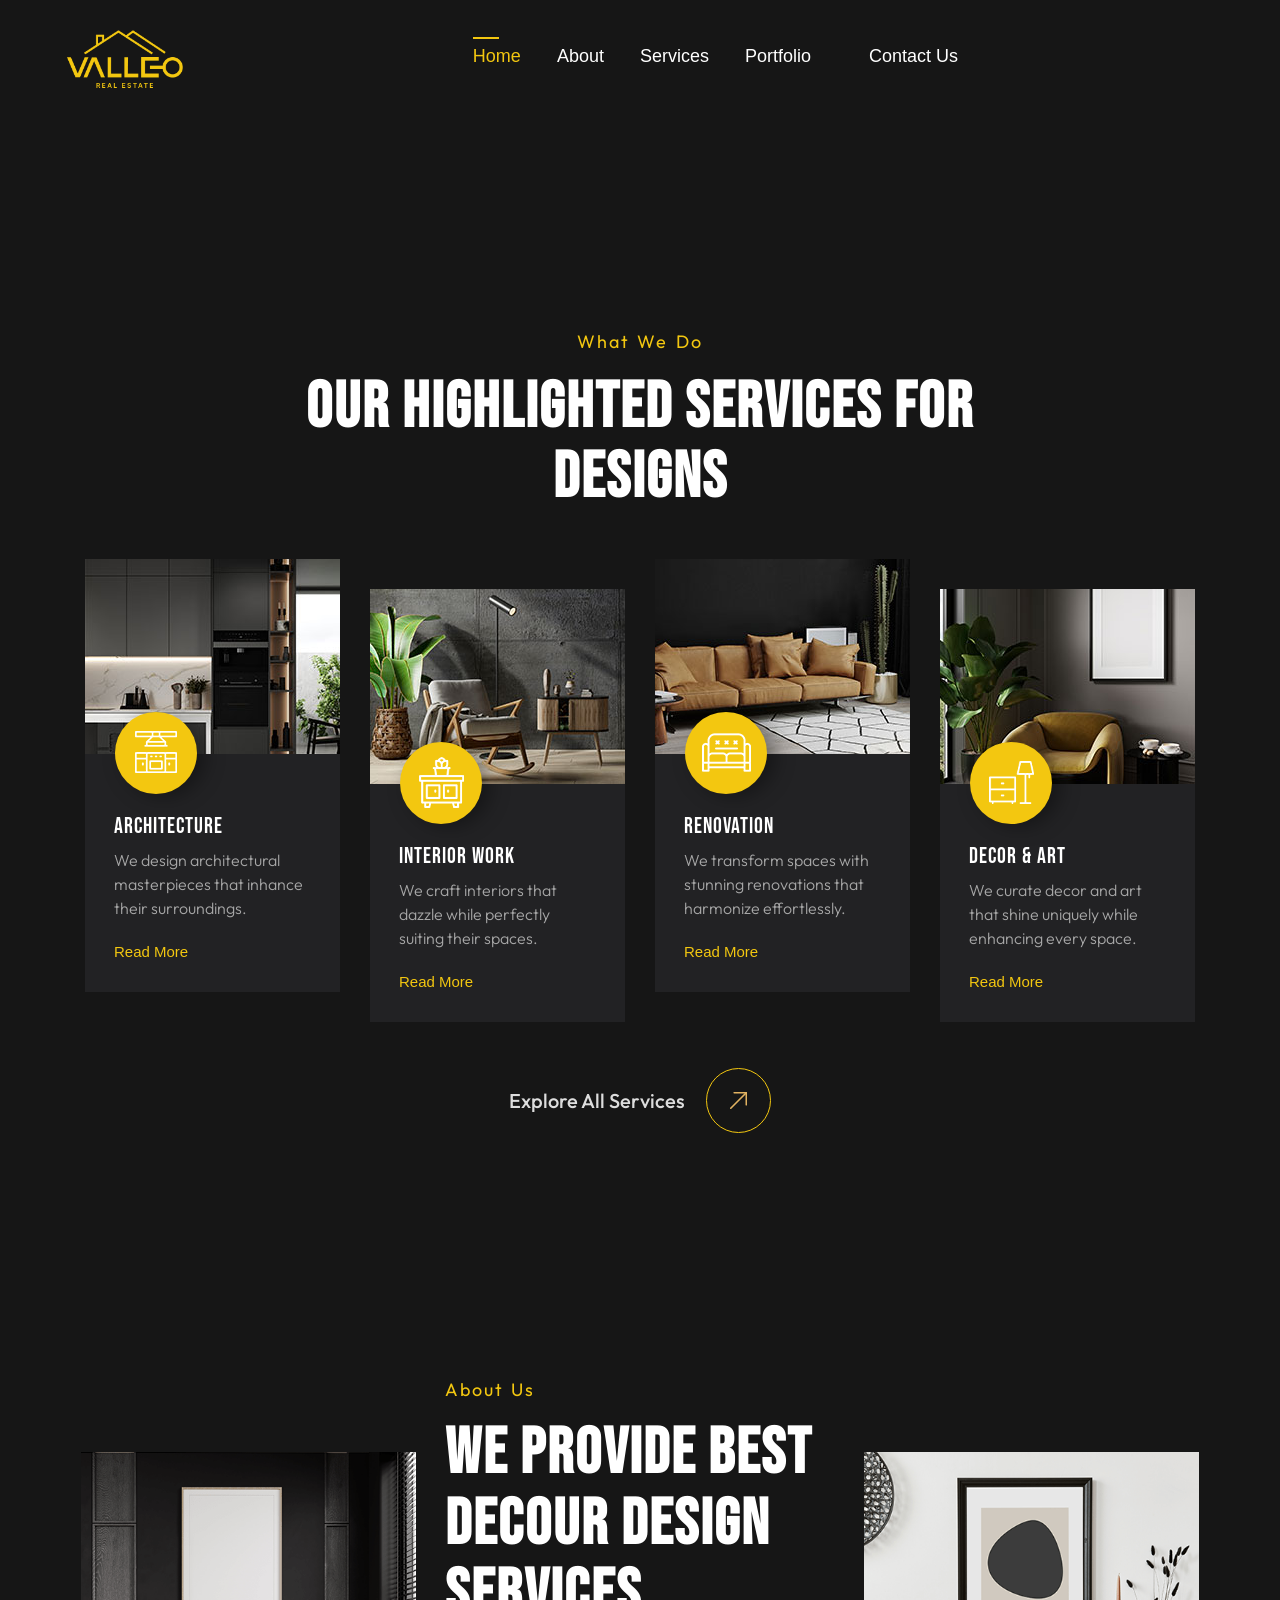
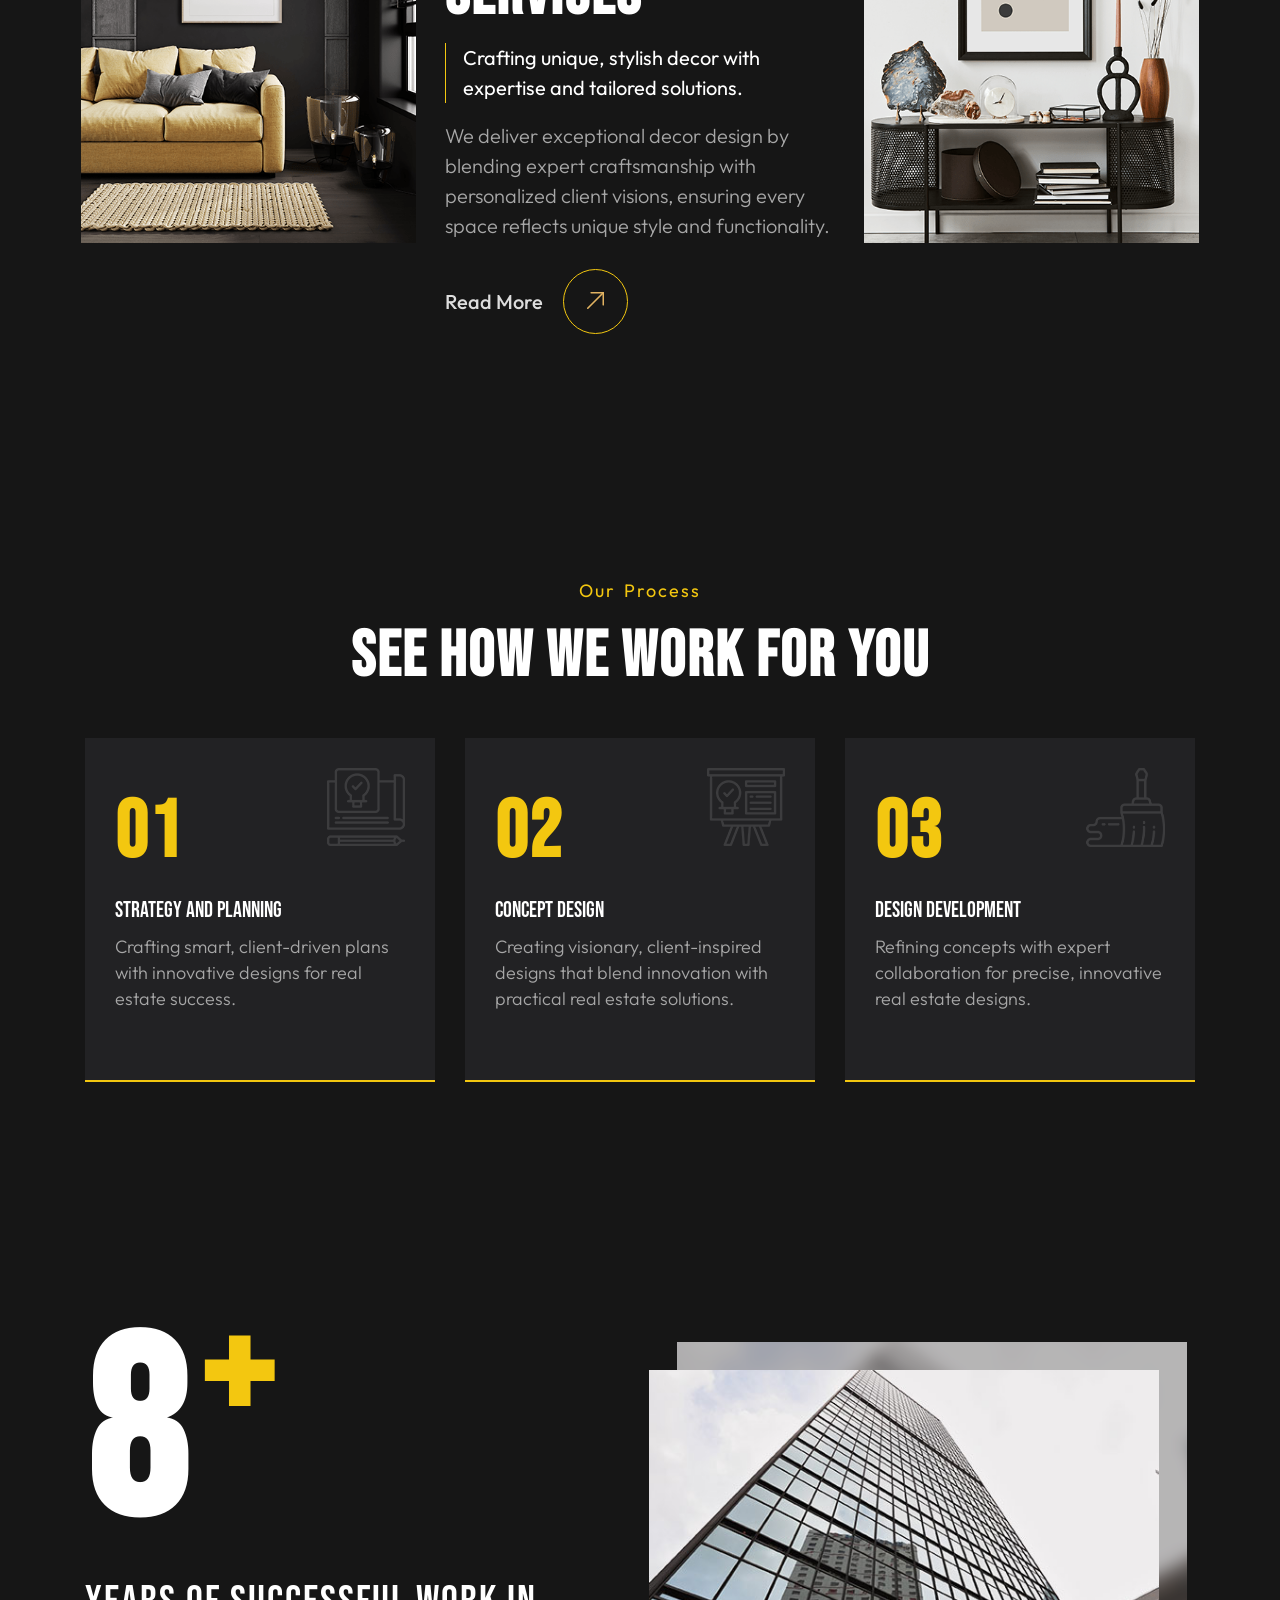
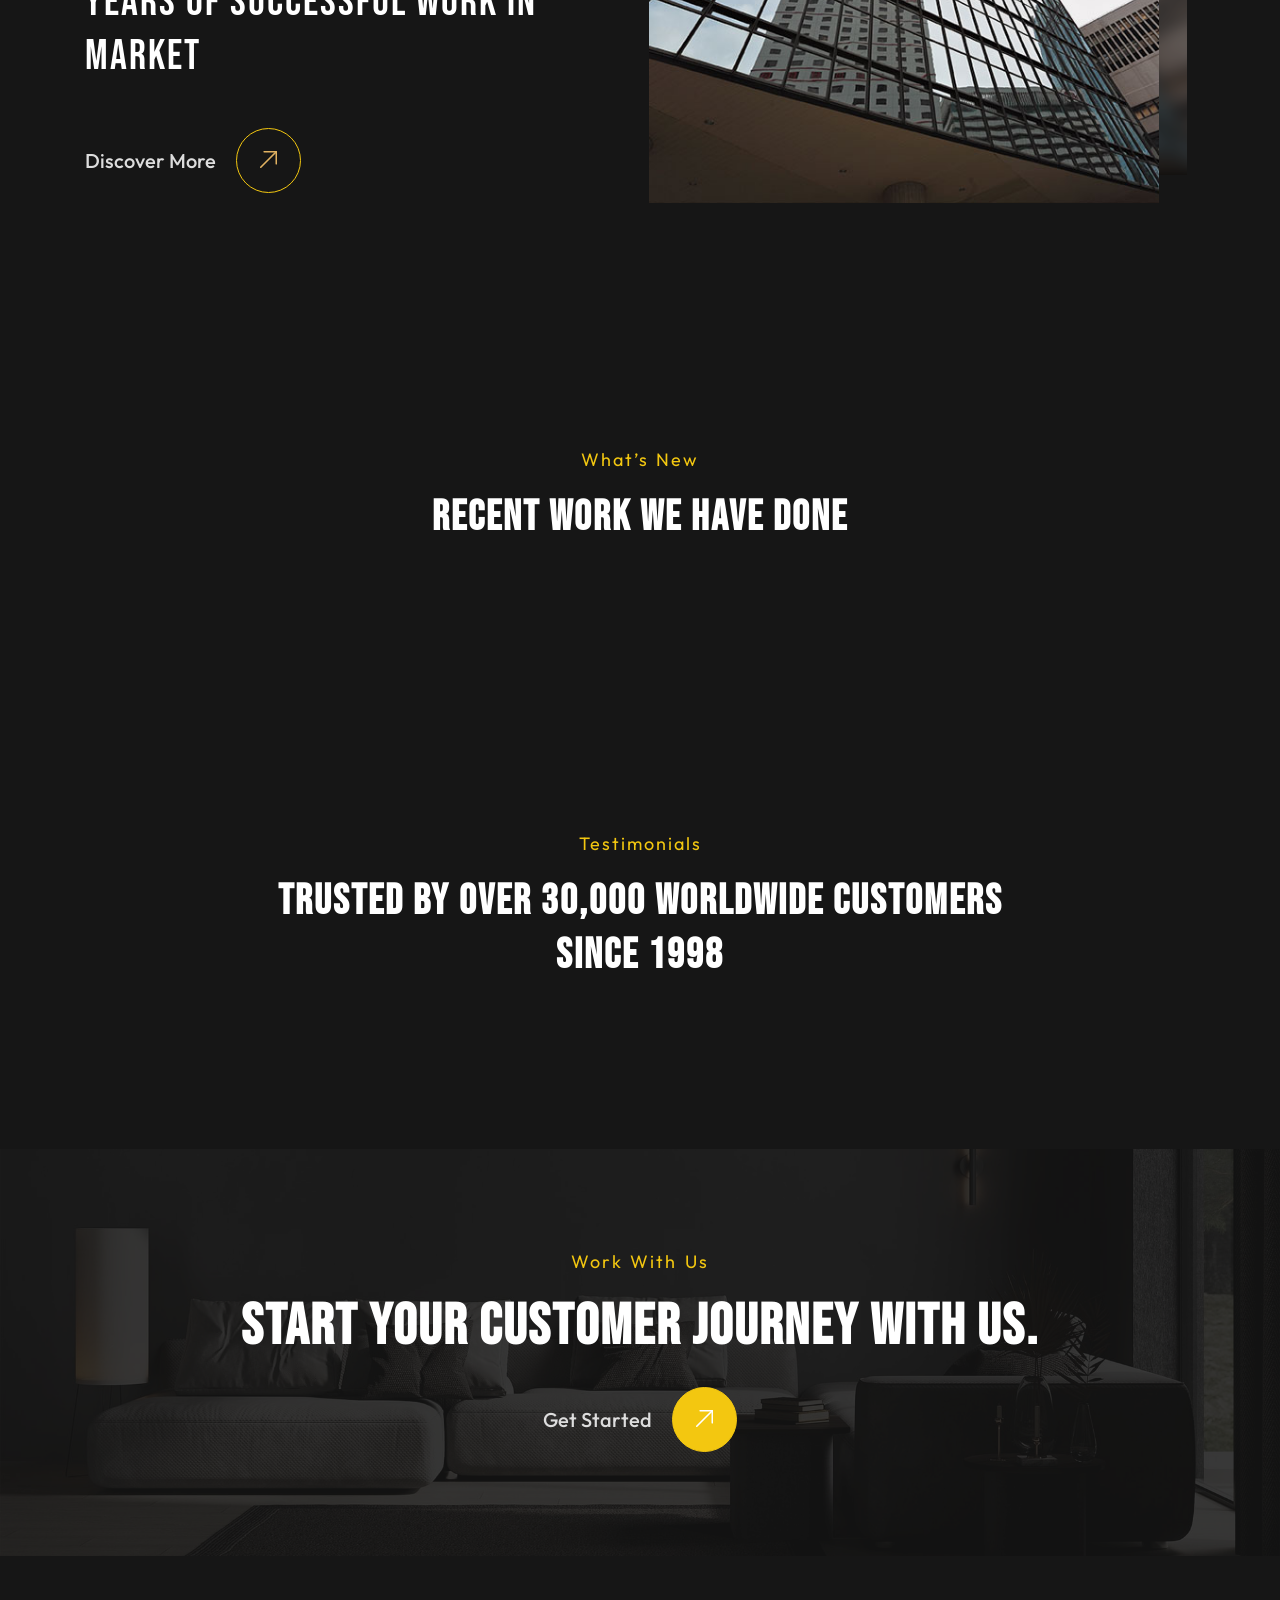
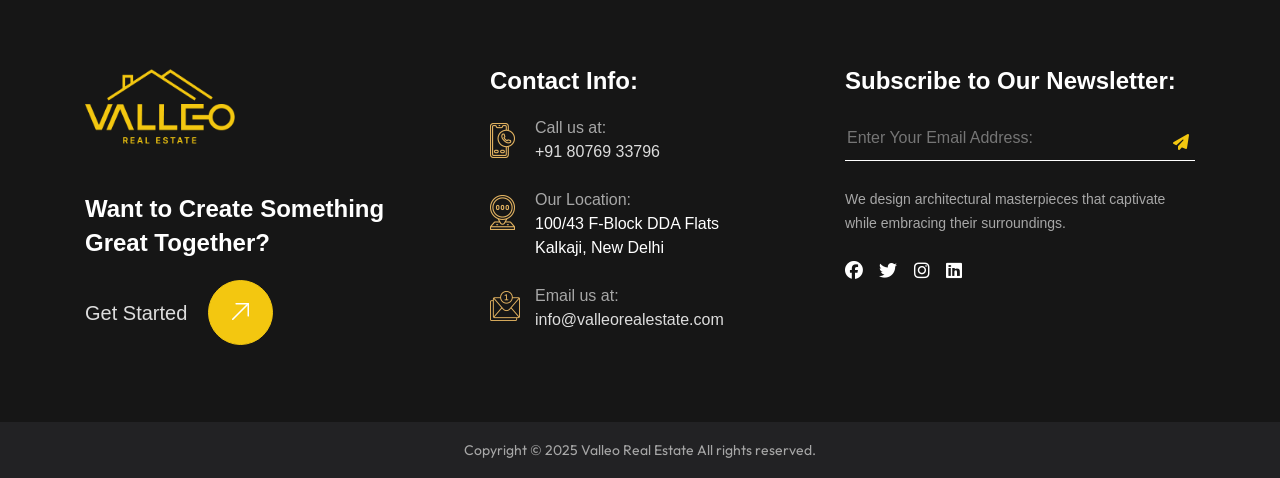
==== commit 75279f35: "main" ====
(no text change in the page or its own stylesheets)
